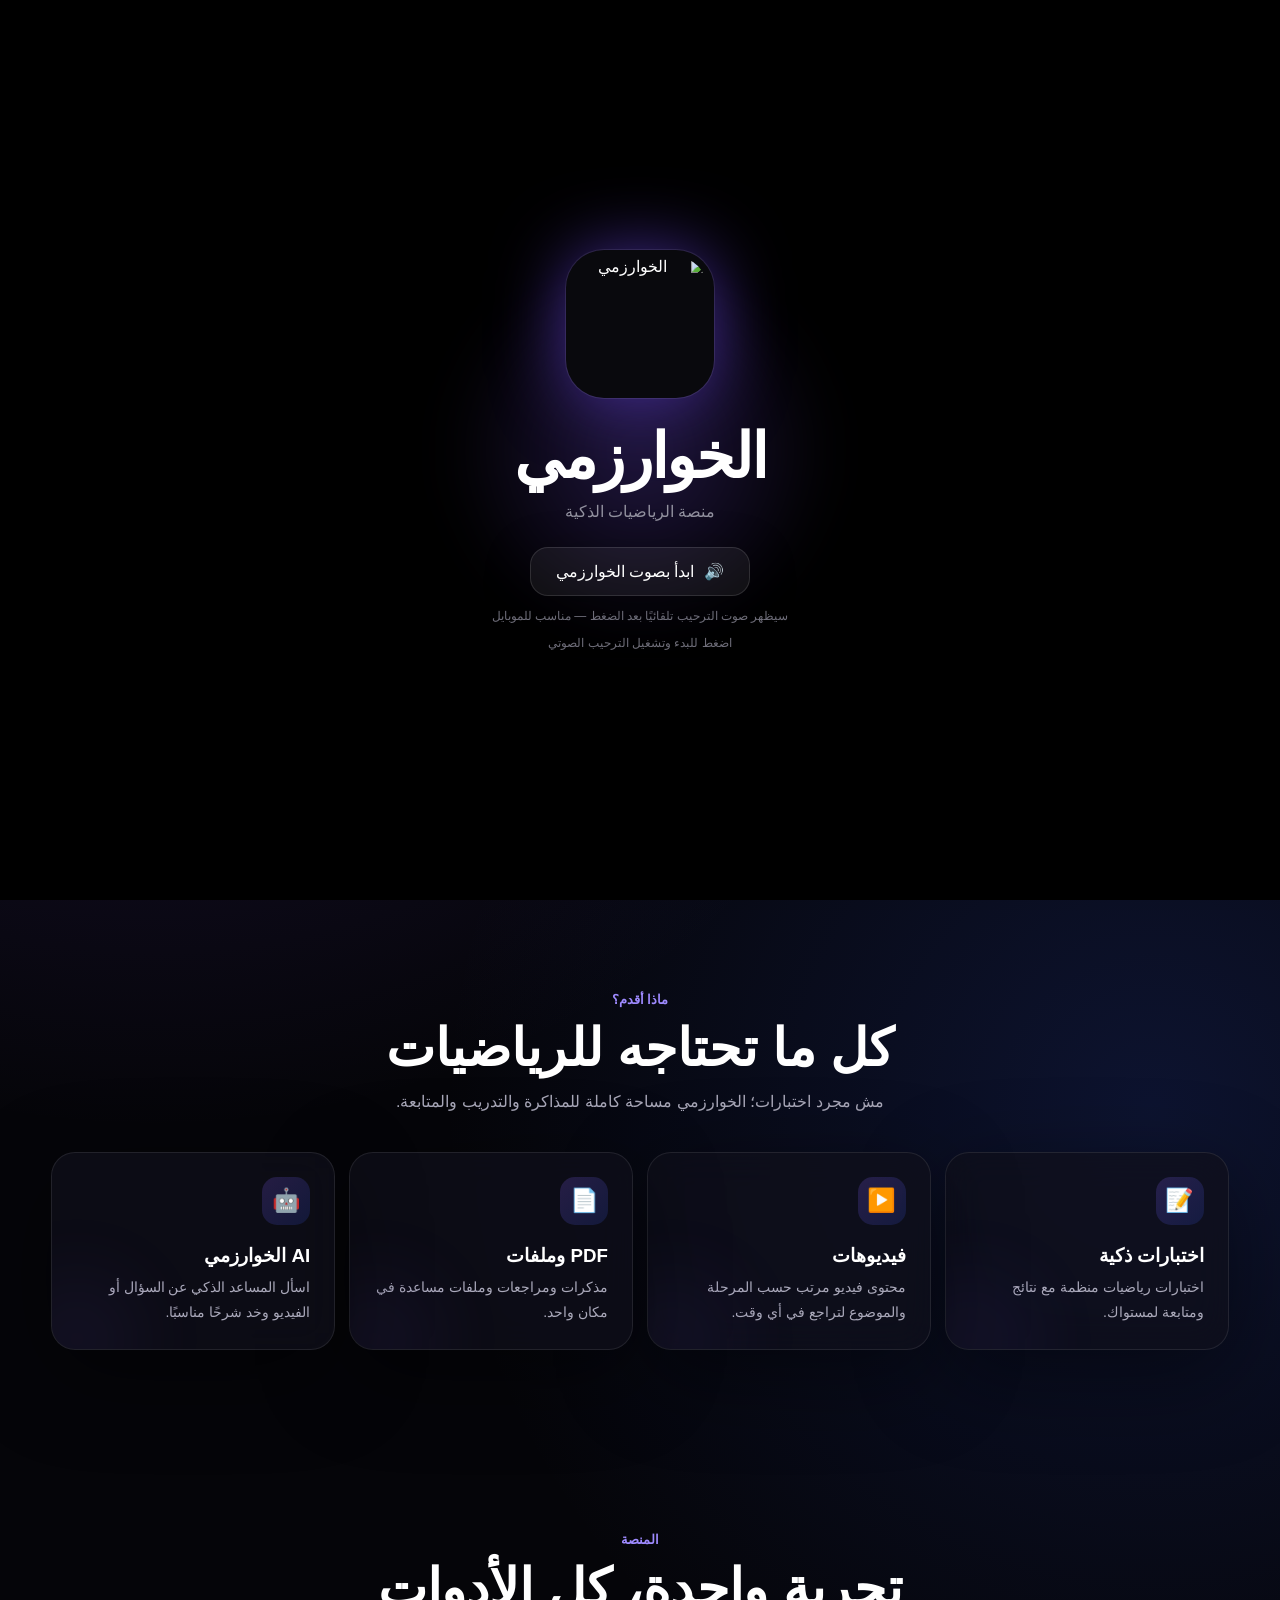
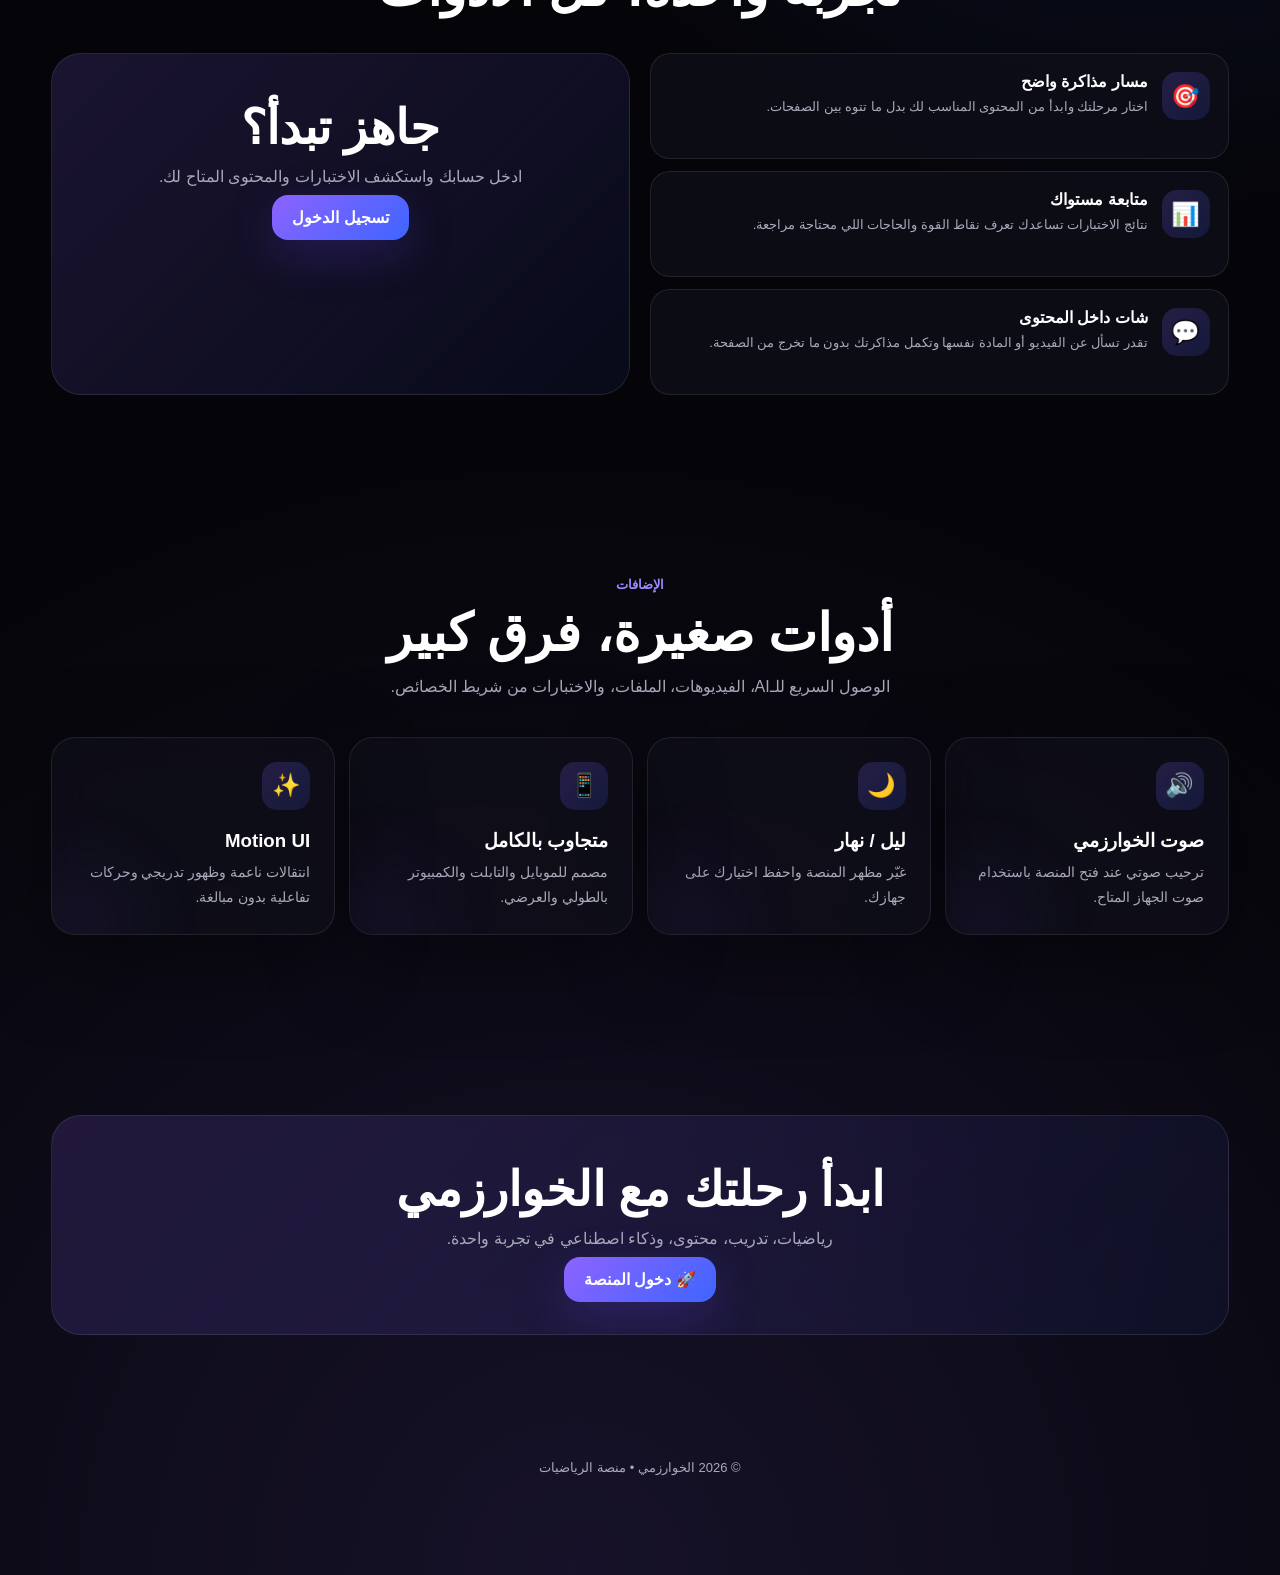
==== index.html @ 9843cc21 "Add files via upload" ====
<!DOCTYPE html>
<html lang="ar" dir="rtl">
<head>
<meta charset="UTF-8">
<meta name="viewport" content="width=device-width,initial-scale=1.0,viewport-fit=cover">
<meta name="theme-color" content="#050509">
<title>الخوارزمي | منصة الرياضيات</title>
<style>
:root{--bg:#050509;--panel:rgba(16,16,27,.72);--panel2:rgba(255,255,255,.055);--text:#fff;--muted:#aaa9ba;--line:rgba(255,255,255,.09);--p:#8d63ff;--b:#3f65ff;--good:#7ef0c1;--shadow:0 25px 90px rgba(0,0,0,.45)}
:root.light{--bg:#f5f6fb;--panel:rgba(255,255,255,.78);--panel2:rgba(20,20,40,.055);--text:#11121a;--muted:#686b7a;--line:rgba(20,20,40,.10);--p:#6944e8;--b:#3154df;--shadow:0 25px 70px rgba(43,43,85,.14)}
*{box-sizing:border-box;margin:0;padding:0}html{scroll-behavior:smooth}body{font-family:Arial,Tahoma,sans-serif;background:var(--bg);color:var(--text);overflow-x:hidden;transition:.35s;background-image:radial-gradient(circle at 12% 8%,rgba(116,72,232,.22),transparent 28%),radial-gradient(circle at 90% 35%,rgba(49,84,223,.18),transparent 30%),radial-gradient(circle at 45% 100%,rgba(142,104,255,.13),transparent 35%)}a{text-decoration:none;color:inherit}button,input{font:inherit}.wrap{width:min(1180px,92%);margin:auto}.bg-grid{position:fixed;inset:0;pointer-events:none;z-index:-3;opacity:.18;background-image:linear-gradient(rgba(255,255,255,.035) 1px,transparent 1px),linear-gradient(90deg,rgba(255,255,255,.035) 1px,transparent 1px);background-size:50px 50px;mask-image:linear-gradient(to bottom,#000,transparent 90%)}.orb{position:fixed;border-radius:50%;filter:blur(8px);pointer-events:none;z-index:-2;opacity:.22;animation:float 10s ease-in-out infinite}.o1{width:130px;height:130px;background:#7547f1;right:4%;top:25%}.o2{width:80px;height:80px;background:#3154df;left:5%;top:50%;animation-delay:2s}.o3{width:100px;height:100px;background:#a36cff;right:20%;bottom:5%;animation-delay:4s}@keyframes float{50%{transform:translate(20px,-35px) scale(1.08)}}
/* INTRO */
#intro{position:fixed;inset:0;z-index:9999;background:#000;display:grid;place-items:center;overflow:hidden;transition:opacity .8s,visibility .8s}.intro-hide{opacity:0;visibility:hidden}.intro-glow{position:absolute;width:420px;height:420px;border-radius:50%;background:radial-gradient(circle,rgba(130,90,255,.25),transparent 65%);filter:blur(25px);animation:pulse 2.8s infinite}.intro-box{text-align:center;position:relative;padding:30px}.intro-logo{width:148px;height:148px;margin:auto;border-radius:38px;display:block;object-fit:cover;background:#09090d;padding:7px;box-shadow:0 0 70px rgba(117,76,255,.55),0 0 0 1px rgba(255,255,255,.1);animation:logoIn 1.25s cubic-bezier(.16,1,.3,1), logoFloat 3.5s ease-in-out 1.25s infinite}.intro-title{font-size:clamp(32px,8vw,62px);font-weight:950;margin-top:22px;letter-spacing:-2px}.intro-sub{color:#92919f;margin:9px 0 26px}.voice-btn{border:1px solid rgba(255,255,255,.12);background:rgba(255,255,255,.06);color:#fff;padding:14px 25px;border-radius:18px;cursor:pointer;display:inline-flex;align-items:center;gap:10px;box-shadow:0 12px 45px rgba(0,0,0,.35);transition:.25s}.voice-btn:hover{transform:translateY(-3px);border-color:rgba(141,99,255,.6);box-shadow:0 18px 60px rgba(99,63,230,.25)}.voice-note{font-size:12px;color:#6e6d79;margin-top:13px}@keyframes pulse{50%{transform:scale(1.32);opacity:.8}}@keyframes logoFloat{0%,100%{transform:translateY(0) rotate(0)}50%{transform:translateY(-10px) rotate(1.5deg)}}@keyframes logoIn{from{transform:scale(.4) rotate(-18deg);opacity:0}to{transform:scale(1) rotate(0);opacity:1}}
/* HEADER */
header{position:fixed;top:0;right:0;left:0;height:72px;z-index:900;background:color-mix(in srgb,var(--bg) 72%,transparent);backdrop-filter:blur(22px);border-bottom:1px solid var(--line)}.nav{height:72px;display:flex;align-items:center;justify-content:space-between;gap:20px}.brand{display:flex;align-items:center;gap:10px;font-weight:950}.brand-mark{width:42px;height:42px;border-radius:14px;display:grid;place-items:center;background:linear-gradient(135deg,var(--p),var(--b));box-shadow:0 8px 30px rgba(105,68,232,.35)}.brand small{display:block;color:var(--muted);font-size:10px;font-weight:500;margin-top:3px}.nav-links{display:flex;gap:5px;align-items:center}.nav-link,.theme{border:0;background:transparent;color:var(--muted);padding:11px 13px;border-radius:12px;cursor:pointer}.nav-link:hover,.theme:hover{background:var(--panel2);color:var(--text)}.login{background:linear-gradient(135deg,var(--p),var(--b));color:#fff!important;font-weight:800}.hamb{display:none;border:1px solid var(--line);background:var(--panel);color:var(--text);width:43px;height:43px;border-radius:14px}
/* HERO */
main{padding-top:72px}.hero{min-height:calc(100svh - 72px);display:grid;align-items:center;padding:60px 0 45px}.hero-grid{display:grid;grid-template-columns:1.15fr .85fr;gap:60px;align-items:center}.eyebrow{display:inline-flex;gap:8px;align-items:center;border:1px solid rgba(141,99,255,.28);background:rgba(141,99,255,.08);padding:8px 12px;border-radius:999px;color:#cfc4ff;font-size:13px}.dot{width:7px;height:7px;border-radius:50%;background:#7ef0c1;box-shadow:0 0 15px #7ef0c1}.hero h1{font-size:clamp(42px,6vw,82px);line-height:1.03;letter-spacing:-4px;margin:20px 0 18px;font-weight:950}.gradient{background:linear-gradient(90deg,var(--text),#9b7cff,var(--b));-webkit-background-clip:text;background-clip:text;color:transparent}.hero p{max-width:650px;color:var(--muted);font-size:18px;line-height:1.9}.actions{display:flex;flex-wrap:wrap;gap:12px;margin-top:28px}.primary,.secondary{border:0;padding:14px 20px;border-radius:16px;cursor:pointer;font-weight:800;transition:.25s}.primary{background:linear-gradient(135deg,var(--p),var(--b));color:#fff;box-shadow:0 15px 45px rgba(99,63,230,.25)}.secondary{background:var(--panel);border:1px solid var(--line);color:var(--text)}.primary:hover,.secondary:hover{transform:translateY(-4px)}.search{margin-top:28px;display:flex;max-width:650px;padding:7px;background:var(--panel);border:1px solid var(--line);border-radius:19px;box-shadow:var(--shadow);backdrop-filter:blur(18px)}.search input{flex:1;min-width:0;border:0;outline:0;background:transparent;color:var(--text);padding:10px 14px}.search button{border:0;background:linear-gradient(135deg,var(--p),var(--b));color:#fff;border-radius:14px;padding:11px 17px;cursor:pointer}.hero-art{position:relative;min-height:480px;display:grid;place-items:center}.halo{position:absolute;width:min(430px,82vw);height:min(430px,82vw);border-radius:50%;border:1px solid rgba(141,99,255,.25);box-shadow:inset 0 0 80px rgba(112,76,232,.10),0 0 80px rgba(79,79,255,.12);animation:spin 20s linear infinite}.halo:before,.halo:after{content:"";position:absolute;border-radius:50%;border:1px solid rgba(255,255,255,.08);inset:30px;animation:spin 14s linear reverse infinite}.halo:after{inset:75px;animation-duration:9s}.teacher{width:min(330px,68vw);aspect-ratio:1;border-radius:50%;object-fit:cover;position:relative;z-index:2;border:7px solid rgba(255,255,255,.08);box-shadow:0 0 80px rgba(116,72,232,.38);animation:teacherFloat 5s ease-in-out infinite}.teacher-card{position:absolute;z-index:4;bottom:25px;right:5%;background:var(--panel);border:1px solid var(--line);backdrop-filter:blur(20px);padding:15px 18px;border-radius:20px;box-shadow:var(--shadow);animation:cardIn 1s .3s both}.teacher-card b{display:block}.teacher-card span{font-size:12px;color:var(--muted)}@keyframes spin{to{transform:rotate(360deg)}}@keyframes teacherFloat{50%{transform:translateY(-12px) rotate(1deg)}}@keyframes cardIn{from{opacity:0;transform:translateY(20px)}to{opacity:1;transform:none}}
/* SECTIONS */
section{padding:90px 0;scroll-margin-top:80px}.section-head{text-align:center;max-width:720px;margin:0 auto 35px}.section-head span{color:#9e8aff;font-size:13px;font-weight:800}.section-head h2{font-size:clamp(30px,5vw,52px);margin:10px 0}.section-head p{color:var(--muted);line-height:1.8}.cards{display:grid;grid-template-columns:repeat(4,1fr);gap:14px}.card{background:var(--panel);border:1px solid var(--line);padding:24px;border-radius:24px;box-shadow:var(--shadow);backdrop-filter:blur(18px);transition:.3s;position:relative;overflow:hidden}.card:before{content:"";position:absolute;width:120px;height:120px;border-radius:50%;background:var(--p);filter:blur(45px);opacity:.08;left:-35px;bottom:-50px}.card:hover{transform:translateY(-8px);border-color:rgba(141,99,255,.32)}.icon{width:48px;height:48px;border-radius:15px;background:linear-gradient(135deg,rgba(141,99,255,.2),rgba(49,84,223,.18));display:grid;place-items:center;font-size:23px;margin-bottom:20px}.card h3{margin-bottom:8px}.card p{color:var(--muted);font-size:14px;line-height:1.8}.platform{display:grid;grid-template-columns:1fr 1fr;gap:20px}.feature-list{display:grid;gap:12px}.feature{display:flex;gap:14px;align-items:flex-start;background:var(--panel);border:1px solid var(--line);border-radius:20px;padding:18px}.feature strong{display:block;margin-bottom:5px}.feature span{color:var(--muted);font-size:13px;line-height:1.7}.cta{border:1px solid var(--line);background:linear-gradient(135deg,rgba(141,99,255,.16),rgba(49,84,223,.08));border-radius:30px;padding:45px;text-align:center;overflow:hidden;position:relative}.cta h2{font-size:clamp(28px,5vw,48px);margin-bottom:12px}.cta p{color:var(--muted);margin-bottom:22px}.footer{padding:35px 0 100px;color:var(--muted);text-align:center;font-size:13px}
/* PROPERTY SHEET */
.sheet{position:fixed;inset:0;z-index:5000;background:rgba(0,0,0,.58);backdrop-filter:blur(12px);display:flex;align-items:flex-end;opacity:0;visibility:hidden;transition:.35s}.sheet.open{opacity:1;visibility:visible}.sheet-panel{width:100%;max-height:82svh;background:var(--bg);border:1px solid var(--line);border-bottom:0;border-radius:30px 30px 0 0;padding:22px;transform:translateY(100%);transition:.45s cubic-bezier(.2,.9,.2,1);box-shadow:0 -30px 100px rgba(0,0,0,.45)}.sheet.open .sheet-panel{transform:none}.grab{width:48px;height:5px;background:var(--line);border-radius:99px;margin:0 auto 18px}.sheet-top{display:flex;justify-content:space-between;align-items:center}.close{border:1px solid var(--line);background:var(--panel);color:var(--text);width:40px;height:40px;border-radius:13px;cursor:pointer}.sheet-grid{display:grid;grid-template-columns:repeat(5,1fr);gap:12px;margin-top:18px}.sheet-item{border:1px solid var(--line);background:var(--panel);border-radius:20px;padding:18px;text-align:center;cursor:pointer;transition:.25s}.sheet-item:hover{transform:translateY(-5px);border-color:rgba(141,99,255,.4)}.sheet-item b{display:block;margin-top:9px}.sheet-item span{font-size:11px;color:var(--muted)}
/* BOTTOM NAV */
.bottom{display:none;position:fixed;z-index:1500;bottom:10px;left:10px;right:10px;background:rgba(12,12,20,.84);border:1px solid rgba(255,255,255,.1);backdrop-filter:blur(22px);border-radius:23px;padding:8px;grid-template-columns:repeat(5,1fr);box-shadow:0 15px 55px rgba(0,0,0,.4)}.bottom button{border:0;background:transparent;color:#9695a4;padding:8px 2px;border-radius:15px;font-size:10px;cursor:pointer}.bottom button span{display:block;font-size:18px;margin-bottom:3px}.bottom button.active,.bottom button:hover{background:rgba(141,99,255,.14);color:#fff}.bottom .main{margin-top:-27px;width:58px;height:58px;border-radius:20px;background:linear-gradient(135deg,var(--p),var(--b));color:#fff;border:5px solid var(--bg);box-shadow:0 10px 35px rgba(105,68,232,.4)}
/* MOTION */
.reveal{opacity:0;transform:translateY(28px) scale(.98);transition:opacity .8s,transform .8s}.reveal.show{opacity:1;transform:none}
@media(max-width:900px){.hero-grid,.platform{grid-template-columns:1fr}.hero{text-align:center}.hero p,.search{margin-left:auto;margin-right:auto}.actions{justify-content:center}.hero-art{min-height:390px}.cards{grid-template-columns:repeat(2,1fr)}.nav-links{display:none}.hamb{display:block}.sheet-grid{grid-template-columns:repeat(3,1fr)}}
@media(max-width:620px){header{height:64px}.nav{height:64px}.brand-mark{width:38px;height:38px}.brand{font-size:14px}main{padding-top:64px}.hero{min-height:auto;padding:55px 0 25px}.hero h1{font-size:46px;letter-spacing:-2.5px}.hero p{font-size:15px}.search{margin-top:22px}.hero-art{min-height:330px}.teacher{width:235px}.teacher-card{bottom:0;right:0}.cards{grid-template-columns:1fr 1fr}.card{padding:18px;border-radius:19px}.card h3{font-size:15px}.card p{font-size:12px}.bottom{display:grid}.footer{padding-bottom:105px}.sheet-grid{grid-template-columns:repeat(2,1fr)}.sheet-panel{padding:18px}.cta{padding:30px 18px}section{padding:65px 0}}
@media(orientation:landscape) and (max-height:560px){.hero{padding:30px 0}.hero-grid{grid-template-columns:1fr 1fr}.hero-art{min-height:280px}.teacher{width:220px}.bottom{display:none}}

@media (max-width:700px){
  #intro{background:radial-gradient(circle at 50% 42%,#17112d 0%,#050507 38%,#000 78%);}
  #intro:before,#intro:after{content:"";position:absolute;inset:-30%;border:1px solid rgba(145,105,255,.10);border-radius:50%;animation:mobileOrbit 9s linear infinite;transform:rotate(18deg);}
  #intro:after{inset:-45%;animation-duration:14s;animation-direction:reverse;border-color:rgba(49,84,223,.08);}
  .intro-glow{width:330px;height:330px;filter:blur(35px);background:radial-gradient(circle,rgba(125,78,255,.38),rgba(49,84,223,.08) 42%,transparent 70%);animation:mobileGlow 4s ease-in-out infinite;}
  .intro-box{padding:22px 18px;width:100%;}
  .intro-logo{width:154px;height:154px;border-radius:44px;box-shadow:0 0 35px rgba(117,76,255,.45),0 0 100px rgba(117,76,255,.20),inset 0 0 0 1px rgba(255,255,255,.12);}
  .intro-title{font-size:44px;margin-top:24px;text-shadow:0 0 25px rgba(141,99,255,.35);}
  .intro-sub{font-size:14px;margin:8px 0 30px;}
  .voice-btn{width:min(92vw,340px);justify-content:center;padding:16px 20px;border-radius:20px;font-size:15px;background:linear-gradient(135deg,rgba(141,99,255,.22),rgba(49,84,223,.12));backdrop-filter:blur(18px);}
  .voice-btn:active{transform:scale(.96);}
  .voice-note{font-size:11px;}
  @keyframes mobileOrbit{to{transform:rotate(378deg)}}
  @keyframes mobileGlow{50%{transform:scale(1.16);opacity:.75}}
}

/* PERFORMANCE / LOW-END MOBILE */
@media (max-width:700px){
  body{background-image:radial-gradient(circle at 50% 0,rgba(116,72,232,.16),transparent 38%);}
  .bg-grid{opacity:.08;background-size:70px 70px;}
  .orb{filter:blur(5px);opacity:.14;animation-duration:18s;}
  .o2,.o3{display:none;}
  header,.search,.card,.feature,.teacher-card,.bottom,.sheet-panel{backdrop-filter:none;-webkit-backdrop-filter:none;}
  .card:before{filter:blur(25px);}
  .halo:before,.halo:after{display:none;}
  .halo{animation-duration:35s;box-shadow:0 0 35px rgba(79,79,255,.10);}
  .teacher{box-shadow:0 0 45px rgba(116,72,232,.25);animation-duration:8s;}
}
@media (max-width:700px) and (max-device-width:480px){
  .intro-glow{filter:blur(18px);animation:none;opacity:.8;}
  #intro:before,#intro:after{display:none;}
  .intro-logo{box-shadow:0 0 35px rgba(117,76,255,.35),inset 0 0 0 1px rgba(255,255,255,.1);animation:logoIn .7s ease-out;}
  .intro-title{text-shadow:none;}
}
@media (prefers-reduced-motion:reduce){
  *,*::before,*::after{animation-duration:.01ms!important;animation-iteration-count:1!important;transition-duration:.01ms!important;scroll-behavior:auto!important;}
}
.low-power .bg-grid,.low-power .orb{display:none;}
.low-power .halo{animation:none;box-shadow:0 0 28px rgba(79,79,255,.08);}
.low-power .teacher{animation:none;box-shadow:0 0 35px rgba(116,72,232,.20);}
.low-power .intro-glow{animation:none;filter:blur(12px);}
.low-power #intro:before,.low-power #intro:after{display:none;}
.low-power .card,.low-power .feature{box-shadow:0 8px 30px rgba(0,0,0,.18);}
</style>
</head>
<body>
<div id="intro" aria-label="مقدمة الخوارزمي">
  <div class="intro-glow"></div>
  <div class="intro-box">
    <img class="intro-logo" src="assets/teacher.png" alt="الخوارزمي">
    <div class="intro-title">الخوارزمي</div>
    <div class="intro-sub">منصة الرياضيات الذكية</div>
    <button class="voice-btn" id="startBtn"><span>🔊</span> ابدأ بصوت الخوارزمي</button>
    <div class="voice-note">سيظهر صوت الترحيب تلقائيًا بعد الضغط — مناسب للموبايل</div>
    <div class="voice-note">اضغط للبدء وتشغيل الترحيب الصوتي</div>
  </div>
</div>
<div class="bg-grid"></div><div class="orb o1"></div><div class="orb o2"></div><div class="orb o3"></div>
<header><div class="wrap nav">
  <a href="#home" class="brand"><span class="brand-mark">خ</span><span>الخوارزمي<small>منصة الرياضيات</small></span></a>
  <nav class="nav-links">
    <a class="nav-link" href="#home">الرئيسية</a><a class="nav-link" href="#what">ماذا أقدم؟</a><a class="nav-link" href="#platform">المنصة</a><a class="nav-link" href="#extras">الإضافات</a><button class="theme" id="themeBtn">☾</button><a class="nav-link login" href="auth.html">تسجيل الدخول</a>
  </nav>
  <button class="hamb" onclick="openSheet()">☰</button>
</div></header>
<main id="home">
<section class="hero"><div class="wrap hero-grid">
 <div class="reveal">
  <span class="eyebrow"><i class="dot"></i> جاهز تتعلم الرياضيات بطريقة مختلفة؟</span>
  <h1>الخوارزمي<br><span class="gradient">يخلّي الرياضيات أبسط.</span></h1>
  <p>منصة رياضيات متكاملة تجمع الاختبارات، الفيديوهات، ملفات PDF، المراجعة، والمساعد الذكي في تجربة واحدة سريعة وفخمة.</p>
  <div class="search"><input id="searchInput" placeholder="ابحث عن درس، فيديو، اختبار أو موضوع رياضيات..."/><button onclick="searchNow()">بحث</button></div>
  <div class="actions"><a class="primary" href="auth.html">🚀 ابدأ الآن</a><a class="secondary" href="#what">اكتشف ماذا أقدم</a></div>
 </div>
 <div class="hero-art reveal"><div class="halo"></div><img class="teacher" src="assets/teacher.png" alt="مدرس الخوارزمي"><div class="teacher-card"><b>الأستاذ أمير طلعت</b><span>صوت الخوارزمي • معك خطوة بخطوة</span></div></div>
</div></section>
<section id="what"><div class="wrap"><div class="section-head reveal"><span>ماذا أقدم؟</span><h2>كل ما تحتاجه للرياضيات</h2><p>مش مجرد اختبارات؛ الخوارزمي مساحة كاملة للمذاكرة والتدريب والمتابعة.</p></div><div class="cards">
 <article class="card reveal"><div class="icon">📝</div><h3>اختبارات ذكية</h3><p>اختبارات رياضيات منظمة مع نتائج ومتابعة لمستواك.</p></article>
 <article class="card reveal"><div class="icon">▶️</div><h3>فيديوهات</h3><p>محتوى فيديو مرتب حسب المرحلة والموضوع لتراجع في أي وقت.</p></article>
 <article class="card reveal"><div class="icon">📄</div><h3>PDF وملفات</h3><p>مذكرات ومراجعات وملفات مساعدة في مكان واحد.</p></article>
 <article class="card reveal"><div class="icon">🤖</div><h3>AI الخوارزمي</h3><p>اسأل المساعد الذكي عن السؤال أو الفيديو وخد شرحًا مناسبًا.</p></article>
</div></div></section>
<section id="platform"><div class="wrap"><div class="section-head reveal"><span>المنصة</span><h2>تجربة واحدة، كل الأدوات</h2></div><div class="platform"><div class="feature-list">
 <div class="feature reveal"><div class="icon">🎯</div><div><strong>مسار مذاكرة واضح</strong><span>اختار مرحلتك وابدأ من المحتوى المناسب لك بدل ما تتوه بين الصفحات.</span></div></div>
 <div class="feature reveal"><div class="icon">📊</div><div><strong>متابعة مستواك</strong><span>نتائج الاختبارات تساعدك تعرف نقاط القوة والحاجات اللي محتاجة مراجعة.</span></div></div>
 <div class="feature reveal"><div class="icon">💬</div><div><strong>شات داخل المحتوى</strong><span>تقدر تسأل عن الفيديو أو المادة نفسها وتكمل مذاكرتك بدون ما تخرج من الصفحة.</span></div></div>
</div><div class="cta reveal"><h2>جاهز تبدأ؟</h2><p>ادخل حسابك واستكشف الاختبارات والمحتوى المتاح لك.</p><a class="primary" href="auth.html">تسجيل الدخول</a></div></div></div></section>
<section id="extras"><div class="wrap"><div class="section-head reveal"><span>الإضافات</span><h2>أدوات صغيرة، فرق كبير</h2><p>الوصول السريع للـAI، الفيديوهات، الملفات، والاختبارات من شريط الخصائص.</p></div><div class="cards"><article class="card reveal"><div class="icon">🔊</div><h3>صوت الخوارزمي</h3><p>ترحيب صوتي عند فتح المنصة باستخدام صوت الجهاز المتاح.</p></article><article class="card reveal"><div class="icon">🌙</div><h3>ليل / نهار</h3><p>غيّر مظهر المنصة واحفظ اختيارك على جهازك.</p></article><article class="card reveal"><div class="icon">📱</div><h3>متجاوب بالكامل</h3><p>مصمم للموبايل والتابلت والكمبيوتر بالطولي والعرضي.</p></article><article class="card reveal"><div class="icon">✨</div><h3>Motion UI</h3><p>انتقالات ناعمة وظهور تدريجي وحركات تفاعلية بدون مبالغة.</p></article></div></div></section>
<section><div class="wrap"><div class="cta reveal"><h2>ابدأ رحلتك مع الخوارزمي</h2><p>رياضيات، تدريب، محتوى، وذكاء اصطناعي في تجربة واحدة.</p><a class="primary" href="auth.html">🚀 دخول المنصة</a></div></div></section>
</main>
<footer class="footer">© 2026 الخوارزمي • منصة الرياضيات</footer>
<div class="bottom"><button onclick="location.href='#home'"><span>⌂</span>الرئيسية</button><button onclick="location.href='#what'"><span>📚</span>المحتوى</button><button class="main" onclick="openSheet()"><span>✦</span>الخصائص</button><button onclick="location.href='#extras'"><span>✨</span>الإضافات</button><button onclick="location.href='auth.html'"><span>↪</span>دخول</button></div>
<div class="sheet" id="sheet" onclick="if(event.target===this)closeSheet()"><div class="sheet-panel"><div class="grab"></div><div class="sheet-top"><div><b>خصائص الخوارزمي</b><div style="color:var(--muted);font-size:12px;margin-top:4px">كل الأدوات في مكان واحد</div></div><button class="close" onclick="closeSheet()">×</button></div><div class="sheet-grid">
 <div class="sheet-item" onclick="location.href='#what'"><span style="font-size:25px">📚</span><b>المحتوى</b><span>دروس ومراجعات</span></div>
 <div class="sheet-item" onclick="alert('قسم الفيديوهات جاهز للربط مع محتوى Supabase من لوحة التحكم.')"><span style="font-size:25px">▶️</span><b>الفيديوهات</b><span>شرح ومراجعة</span></div>
 <div class="sheet-item" onclick="alert('قسم ملفات PDF جاهز للربط مع ملفات المنصة.')"><span style="font-size:25px">📄</span><b>PDF</b><span>مذكرات وملفات</span></div>
 <div class="sheet-item" onclick="location.href='tests.html'"><span style="font-size:25px">📝</span><b>الاختبارات</b><span>اختبر نفسك</span></div>
 <div class="sheet-item" onclick="location.href='ai.html'"><span style="font-size:25px">🤖</span><b>AI</b><span>اسأل الخوارزمي</span></div>
 <div class="sheet-item" onclick="location.href='#platform'"><span style="font-size:25px">🏫</span><b>عن المنصة</b><span>الخوارزمي</span></div>
 <div class="sheet-item" onclick="location.href='auth.html'"><span style="font-size:25px">🔐</span><b>تسجيل الدخول</b><span>حسابك</span></div>
 <div class="sheet-item" onclick="toggleTheme()"><span style="font-size:25px">🌓</span><b>ليل / نهار</b><span>تغيير المظهر</span></div>
</div></div></div>
<script>
(function(){
'use strict';
const root=document.documentElement, body=document.body, intro=document.getElementById('intro'), startBtn=document.getElementById('startBtn');
const isMobile=matchMedia('(max-width:700px)').matches;
const reduced=matchMedia('(prefers-reduced-motion: reduce)').matches;
const lowPower=isMobile && (navigator.hardwareConcurrency&&navigator.hardwareConcurrency<=4 || navigator.deviceMemory&&navigator.deviceMemory<=4);
if(reduced||lowPower) root.classList.add('low-power');
body.style.overflow='hidden';

const welcomeAudio=new Audio('assets/audio/alkhwarizmi-welcome.wav');
welcomeAudio.preload='none'; welcomeAudio.playsInline=true;
let started=false;
startBtn.addEventListener('click',function(){
 if(started)return; started=true;
 welcomeAudio.currentTime=0;
 const play=welcomeAudio.play(); if(play)play.catch(()=>{});
 startBtn.innerHTML='<span>✓</span> تم تشغيل صوت الخوارزمي';
 setTimeout(function(){intro.classList.add('intro-hide');body.style.overflow='auto';},reduced?250:650);
},{passive:true});

const saved=localStorage.getItem('alk-theme');
if(saved==='light')root.classList.add('light');
function syncTheme(){const b=document.getElementById('themeBtn');if(b)b.textContent=root.classList.contains('light')?'☀':'☾';}
function toggleTheme(){root.classList.toggle('light');localStorage.setItem('alk-theme',root.classList.contains('light')?'light':'dark');syncTheme();}
window.toggleTheme=toggleTheme; document.getElementById('themeBtn').onclick=toggleTheme; syncTheme();
function openSheet(){document.getElementById('sheet').classList.add('open');body.style.overflow='hidden'}
function closeSheet(){document.getElementById('sheet').classList.remove('open');body.style.overflow='auto'}
window.openSheet=openSheet;window.closeSheet=closeSheet;
function searchNow(){const q=document.getElementById('searchInput').value.trim();if(!q){document.getElementById('searchInput').focus();return}location.href='tests.html?search='+encodeURIComponent(q)}
window.searchNow=searchNow;
document.getElementById('searchInput').addEventListener('keydown',e=>{if(e.key==='Enter')searchNow()},{passive:true});

if(!reduced){
 const io=new IntersectionObserver(entries=>{for(const e of entries)if(e.isIntersecting){e.target.classList.add('show');io.unobserve(e.target)}},{threshold:.08,rootMargin:'0px 0px -40px'});
 document.querySelectorAll('.reveal').forEach((el,i)=>{if(!lowPower)el.style.transitionDelay=(Math.min(i%4,3)*55)+'ms';io.observe(el)});
}else document.querySelectorAll('.reveal').forEach(el=>el.classList.add('show'));

window.addEventListener('keydown',e=>{if(e.key==='Escape')closeSheet()},{passive:true});
})();
</script>
</body>
</html>
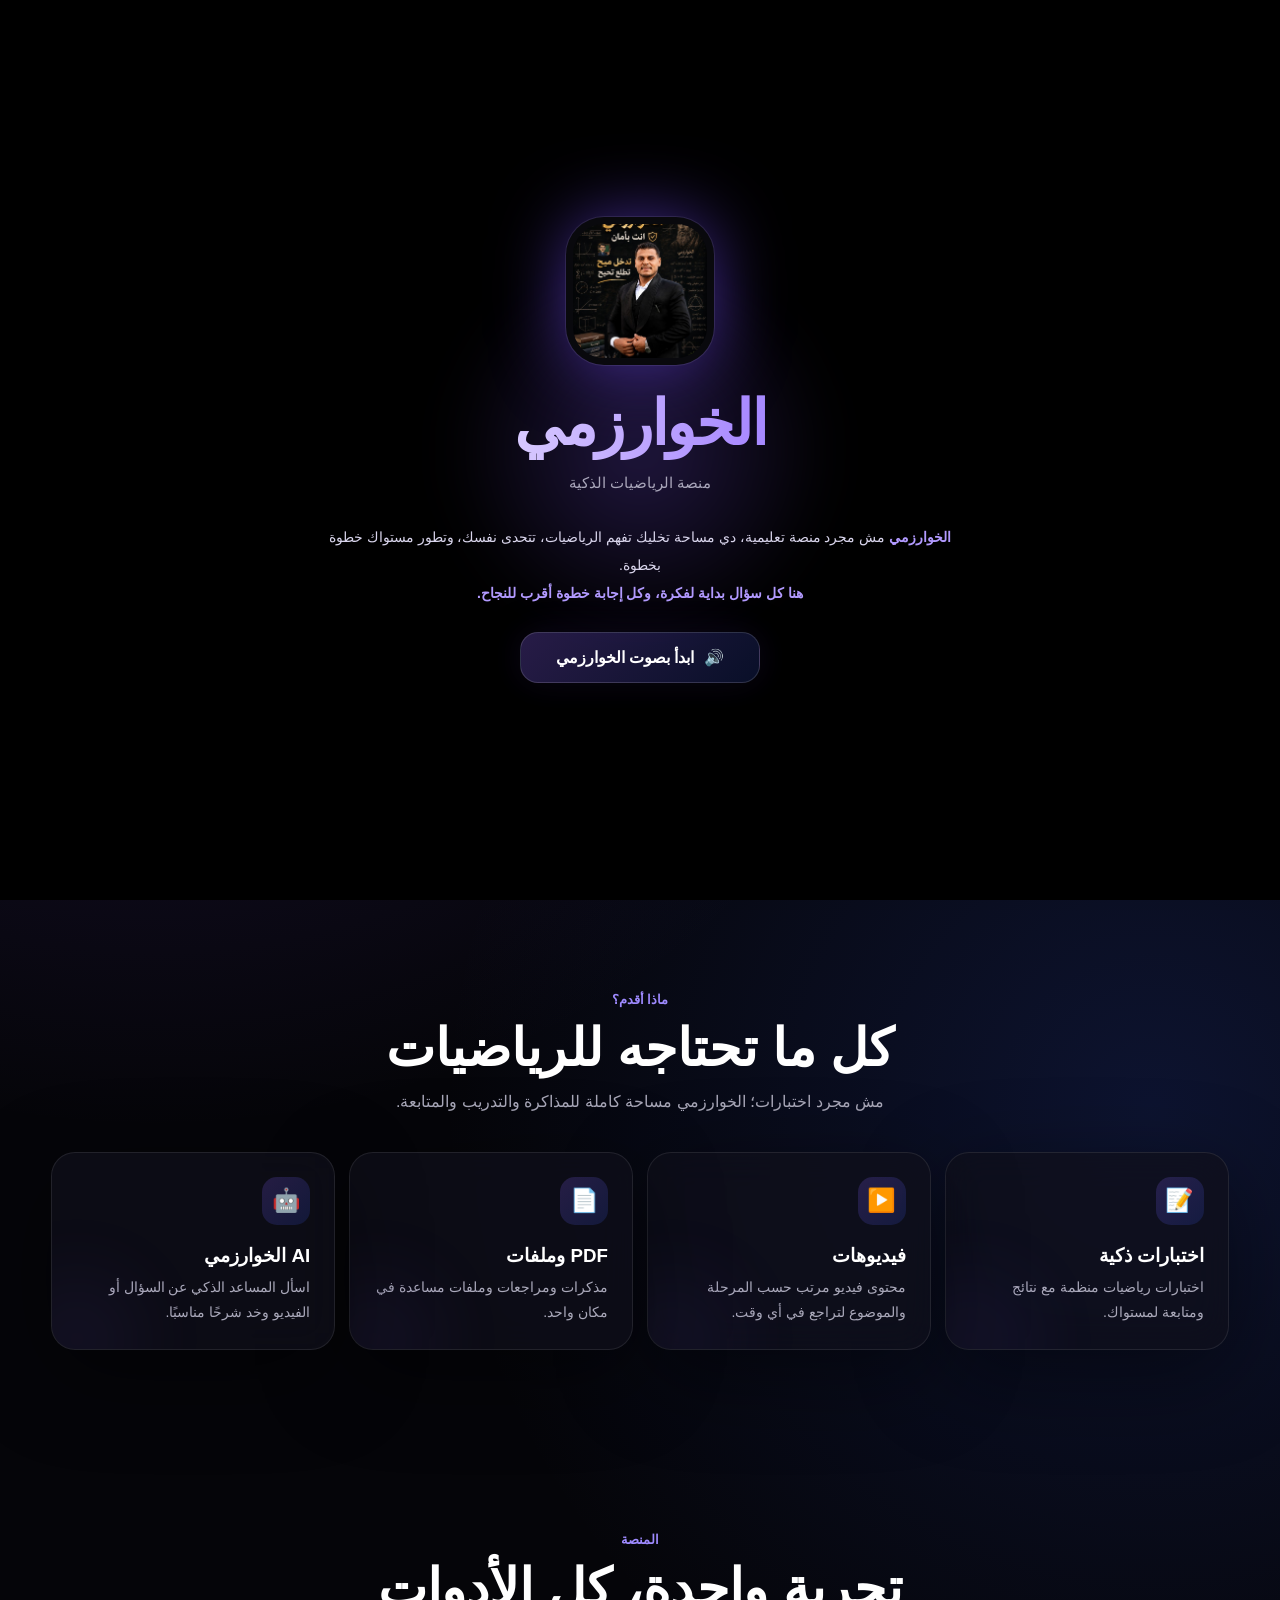
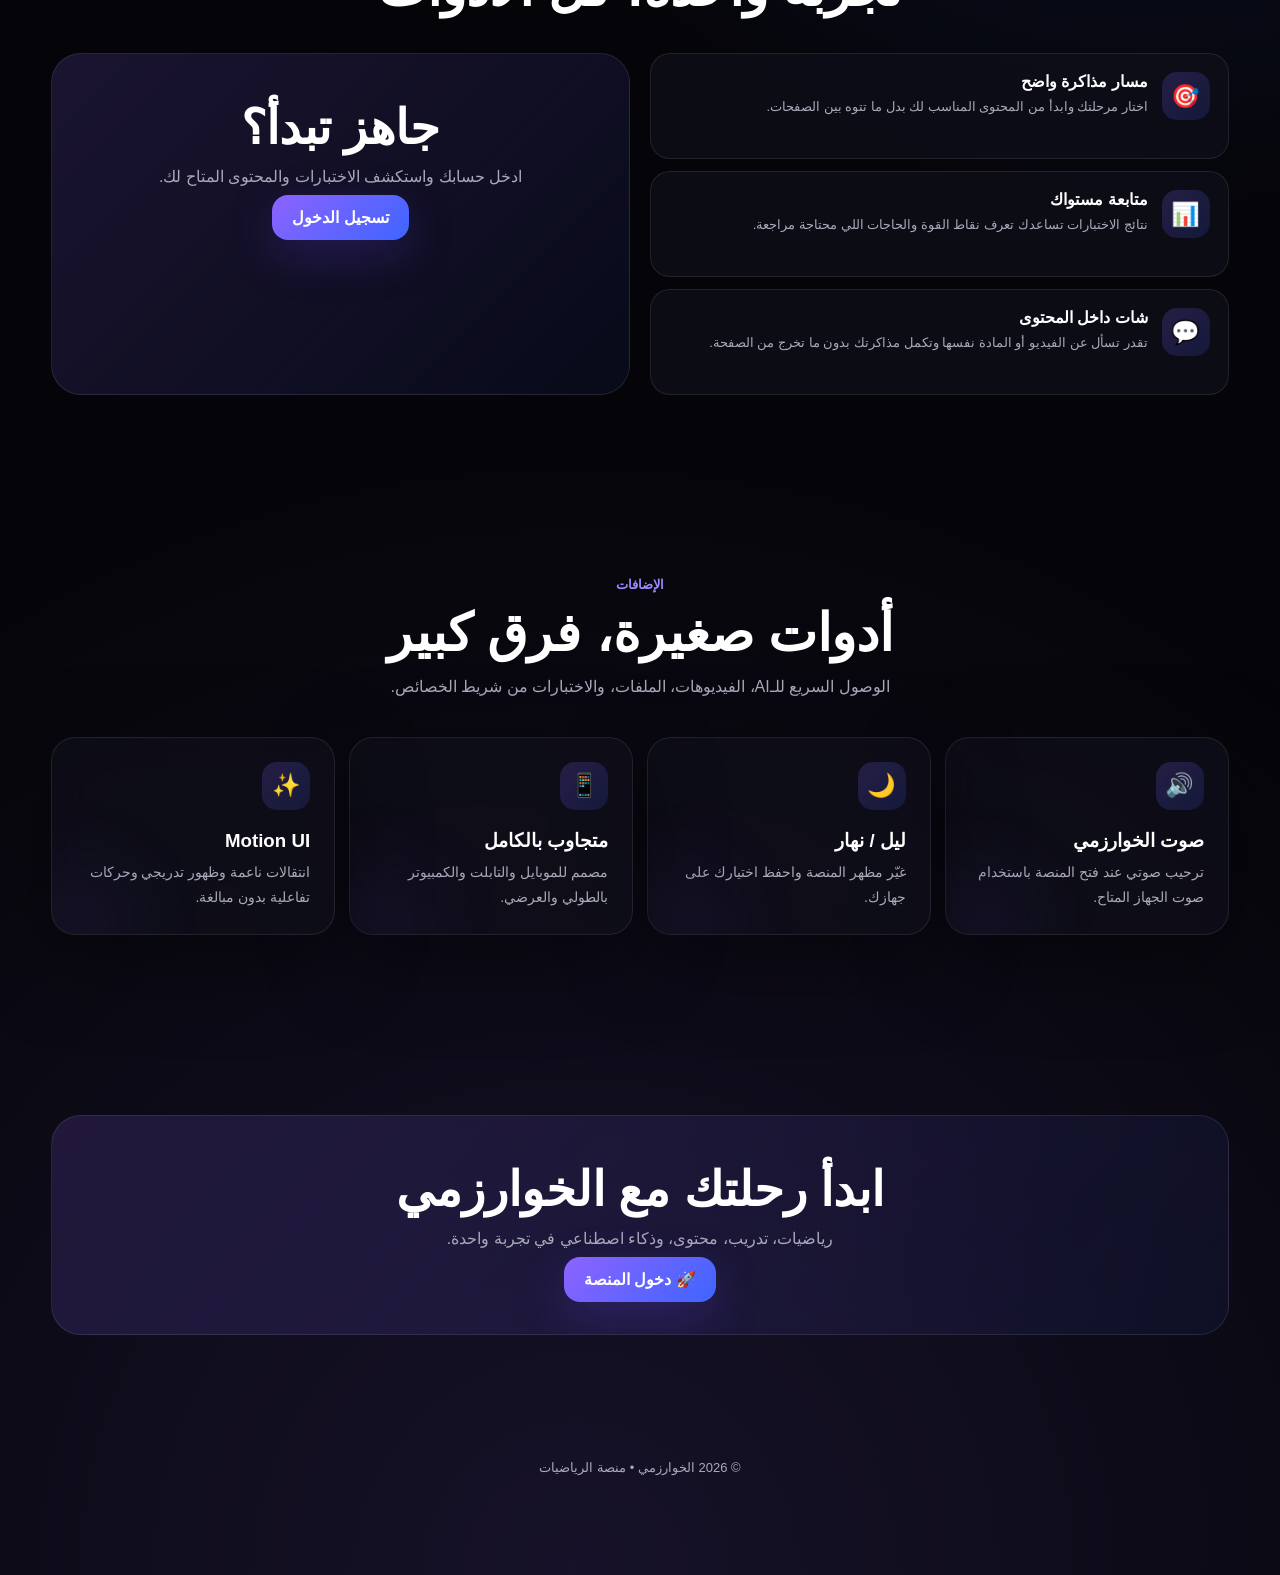
==== commit 6efe31dd: "Update fmt.Println message from 'Hello' to 'Goodbye'" ====
--- a/index.html
+++ b/index.html
@@ -1,174 +1,3463 @@
 <!DOCTYPE html>
 <html lang="ar" dir="rtl">
+
 <head>
+
 <meta charset="UTF-8">
-<meta name="viewport" content="width=device-width,initial-scale=1.0,viewport-fit=cover">
+
+<meta
+    name="viewport"
+    content="width=device-width,initial-scale=1.0,viewport-fit=cover"
+>
+
 <meta name="theme-color" content="#050509">
+
 <title>الخوارزمي | منصة الرياضيات</title>
+
 <style>
-:root{--bg:#050509;--panel:rgba(16,16,27,.72);--panel2:rgba(255,255,255,.055);--text:#fff;--muted:#aaa9ba;--line:rgba(255,255,255,.09);--p:#8d63ff;--b:#3f65ff;--good:#7ef0c1;--shadow:0 25px 90px rgba(0,0,0,.45)}
-:root.light{--bg:#f5f6fb;--panel:rgba(255,255,255,.78);--panel2:rgba(20,20,40,.055);--text:#11121a;--muted:#686b7a;--line:rgba(20,20,40,.10);--p:#6944e8;--b:#3154df;--shadow:0 25px 70px rgba(43,43,85,.14)}
-*{box-sizing:border-box;margin:0;padding:0}html{scroll-behavior:smooth}body{font-family:Arial,Tahoma,sans-serif;background:var(--bg);color:var(--text);overflow-x:hidden;transition:.35s;background-image:radial-gradient(circle at 12% 8%,rgba(116,72,232,.22),transparent 28%),radial-gradient(circle at 90% 35%,rgba(49,84,223,.18),transparent 30%),radial-gradient(circle at 45% 100%,rgba(142,104,255,.13),transparent 35%)}a{text-decoration:none;color:inherit}button,input{font:inherit}.wrap{width:min(1180px,92%);margin:auto}.bg-grid{position:fixed;inset:0;pointer-events:none;z-index:-3;opacity:.18;background-image:linear-gradient(rgba(255,255,255,.035) 1px,transparent 1px),linear-gradient(90deg,rgba(255,255,255,.035) 1px,transparent 1px);background-size:50px 50px;mask-image:linear-gradient(to bottom,#000,transparent 90%)}.orb{position:fixed;border-radius:50%;filter:blur(8px);pointer-events:none;z-index:-2;opacity:.22;animation:float 10s ease-in-out infinite}.o1{width:130px;height:130px;background:#7547f1;right:4%;top:25%}.o2{width:80px;height:80px;background:#3154df;left:5%;top:50%;animation-delay:2s}.o3{width:100px;height:100px;background:#a36cff;right:20%;bottom:5%;animation-delay:4s}@keyframes float{50%{transform:translate(20px,-35px) scale(1.08)}}
-/* INTRO */
-#intro{position:fixed;inset:0;z-index:9999;background:#000;display:grid;place-items:center;overflow:hidden;transition:opacity .8s,visibility .8s}.intro-hide{opacity:0;visibility:hidden}.intro-glow{position:absolute;width:420px;height:420px;border-radius:50%;background:radial-gradient(circle,rgba(130,90,255,.25),transparent 65%);filter:blur(25px);animation:pulse 2.8s infinite}.intro-box{text-align:center;position:relative;padding:30px}.intro-logo{width:148px;height:148px;margin:auto;border-radius:38px;display:block;object-fit:cover;background:#09090d;padding:7px;box-shadow:0 0 70px rgba(117,76,255,.55),0 0 0 1px rgba(255,255,255,.1);animation:logoIn 1.25s cubic-bezier(.16,1,.3,1), logoFloat 3.5s ease-in-out 1.25s infinite}.intro-title{font-size:clamp(32px,8vw,62px);font-weight:950;margin-top:22px;letter-spacing:-2px}.intro-sub{color:#92919f;margin:9px 0 26px}.voice-btn{border:1px solid rgba(255,255,255,.12);background:rgba(255,255,255,.06);color:#fff;padding:14px 25px;border-radius:18px;cursor:pointer;display:inline-flex;align-items:center;gap:10px;box-shadow:0 12px 45px rgba(0,0,0,.35);transition:.25s}.voice-btn:hover{transform:translateY(-3px);border-color:rgba(141,99,255,.6);box-shadow:0 18px 60px rgba(99,63,230,.25)}.voice-note{font-size:12px;color:#6e6d79;margin-top:13px}@keyframes pulse{50%{transform:scale(1.32);opacity:.8}}@keyframes logoFloat{0%,100%{transform:translateY(0) rotate(0)}50%{transform:translateY(-10px) rotate(1.5deg)}}@keyframes logoIn{from{transform:scale(.4) rotate(-18deg);opacity:0}to{transform:scale(1) rotate(0);opacity:1}}
-/* HEADER */
-header{position:fixed;top:0;right:0;left:0;height:72px;z-index:900;background:color-mix(in srgb,var(--bg) 72%,transparent);backdrop-filter:blur(22px);border-bottom:1px solid var(--line)}.nav{height:72px;display:flex;align-items:center;justify-content:space-between;gap:20px}.brand{display:flex;align-items:center;gap:10px;font-weight:950}.brand-mark{width:42px;height:42px;border-radius:14px;display:grid;place-items:center;background:linear-gradient(135deg,var(--p),var(--b));box-shadow:0 8px 30px rgba(105,68,232,.35)}.brand small{display:block;color:var(--muted);font-size:10px;font-weight:500;margin-top:3px}.nav-links{display:flex;gap:5px;align-items:center}.nav-link,.theme{border:0;background:transparent;color:var(--muted);padding:11px 13px;border-radius:12px;cursor:pointer}.nav-link:hover,.theme:hover{background:var(--panel2);color:var(--text)}.login{background:linear-gradient(135deg,var(--p),var(--b));color:#fff!important;font-weight:800}.hamb{display:none;border:1px solid var(--line);background:var(--panel);color:var(--text);width:43px;height:43px;border-radius:14px}
-/* HERO */
-main{padding-top:72px}.hero{min-height:calc(100svh - 72px);display:grid;align-items:center;padding:60px 0 45px}.hero-grid{display:grid;grid-template-columns:1.15fr .85fr;gap:60px;align-items:center}.eyebrow{display:inline-flex;gap:8px;align-items:center;border:1px solid rgba(141,99,255,.28);background:rgba(141,99,255,.08);padding:8px 12px;border-radius:999px;color:#cfc4ff;font-size:13px}.dot{width:7px;height:7px;border-radius:50%;background:#7ef0c1;box-shadow:0 0 15px #7ef0c1}.hero h1{font-size:clamp(42px,6vw,82px);line-height:1.03;letter-spacing:-4px;margin:20px 0 18px;font-weight:950}.gradient{background:linear-gradient(90deg,var(--text),#9b7cff,var(--b));-webkit-background-clip:text;background-clip:text;color:transparent}.hero p{max-width:650px;color:var(--muted);font-size:18px;line-height:1.9}.actions{display:flex;flex-wrap:wrap;gap:12px;margin-top:28px}.primary,.secondary{border:0;padding:14px 20px;border-radius:16px;cursor:pointer;font-weight:800;transition:.25s}.primary{background:linear-gradient(135deg,var(--p),var(--b));color:#fff;box-shadow:0 15px 45px rgba(99,63,230,.25)}.secondary{background:var(--panel);border:1px solid var(--line);color:var(--text)}.primary:hover,.secondary:hover{transform:translateY(-4px)}.search{margin-top:28px;display:flex;max-width:650px;padding:7px;background:var(--panel);border:1px solid var(--line);border-radius:19px;box-shadow:var(--shadow);backdrop-filter:blur(18px)}.search input{flex:1;min-width:0;border:0;outline:0;background:transparent;color:var(--text);padding:10px 14px}.search button{border:0;background:linear-gradient(135deg,var(--p),var(--b));color:#fff;border-radius:14px;padding:11px 17px;cursor:pointer}.hero-art{position:relative;min-height:480px;display:grid;place-items:center}.halo{position:absolute;width:min(430px,82vw);height:min(430px,82vw);border-radius:50%;border:1px solid rgba(141,99,255,.25);box-shadow:inset 0 0 80px rgba(112,76,232,.10),0 0 80px rgba(79,79,255,.12);animation:spin 20s linear infinite}.halo:before,.halo:after{content:"";position:absolute;border-radius:50%;border:1px solid rgba(255,255,255,.08);inset:30px;animation:spin 14s linear reverse infinite}.halo:after{inset:75px;animation-duration:9s}.teacher{width:min(330px,68vw);aspect-ratio:1;border-radius:50%;object-fit:cover;position:relative;z-index:2;border:7px solid rgba(255,255,255,.08);box-shadow:0 0 80px rgba(116,72,232,.38);animation:teacherFloat 5s ease-in-out infinite}.teacher-card{position:absolute;z-index:4;bottom:25px;right:5%;background:var(--panel);border:1px solid var(--line);backdrop-filter:blur(20px);padding:15px 18px;border-radius:20px;box-shadow:var(--shadow);animation:cardIn 1s .3s both}.teacher-card b{display:block}.teacher-card span{font-size:12px;color:var(--muted)}@keyframes spin{to{transform:rotate(360deg)}}@keyframes teacherFloat{50%{transform:translateY(-12px) rotate(1deg)}}@keyframes cardIn{from{opacity:0;transform:translateY(20px)}to{opacity:1;transform:none}}
-/* SECTIONS */
-section{padding:90px 0;scroll-margin-top:80px}.section-head{text-align:center;max-width:720px;margin:0 auto 35px}.section-head span{color:#9e8aff;font-size:13px;font-weight:800}.section-head h2{font-size:clamp(30px,5vw,52px);margin:10px 0}.section-head p{color:var(--muted);line-height:1.8}.cards{display:grid;grid-template-columns:repeat(4,1fr);gap:14px}.card{background:var(--panel);border:1px solid var(--line);padding:24px;border-radius:24px;box-shadow:var(--shadow);backdrop-filter:blur(18px);transition:.3s;position:relative;overflow:hidden}.card:before{content:"";position:absolute;width:120px;height:120px;border-radius:50%;background:var(--p);filter:blur(45px);opacity:.08;left:-35px;bottom:-50px}.card:hover{transform:translateY(-8px);border-color:rgba(141,99,255,.32)}.icon{width:48px;height:48px;border-radius:15px;background:linear-gradient(135deg,rgba(141,99,255,.2),rgba(49,84,223,.18));display:grid;place-items:center;font-size:23px;margin-bottom:20px}.card h3{margin-bottom:8px}.card p{color:var(--muted);font-size:14px;line-height:1.8}.platform{display:grid;grid-template-columns:1fr 1fr;gap:20px}.feature-list{display:grid;gap:12px}.feature{display:flex;gap:14px;align-items:flex-start;background:var(--panel);border:1px solid var(--line);border-radius:20px;padding:18px}.feature strong{display:block;margin-bottom:5px}.feature span{color:var(--muted);font-size:13px;line-height:1.7}.cta{border:1px solid var(--line);background:linear-gradient(135deg,rgba(141,99,255,.16),rgba(49,84,223,.08));border-radius:30px;padding:45px;text-align:center;overflow:hidden;position:relative}.cta h2{font-size:clamp(28px,5vw,48px);margin-bottom:12px}.cta p{color:var(--muted);margin-bottom:22px}.footer{padding:35px 0 100px;color:var(--muted);text-align:center;font-size:13px}
-/* PROPERTY SHEET */
-.sheet{position:fixed;inset:0;z-index:5000;background:rgba(0,0,0,.58);backdrop-filter:blur(12px);display:flex;align-items:flex-end;opacity:0;visibility:hidden;transition:.35s}.sheet.open{opacity:1;visibility:visible}.sheet-panel{width:100%;max-height:82svh;background:var(--bg);border:1px solid var(--line);border-bottom:0;border-radius:30px 30px 0 0;padding:22px;transform:translateY(100%);transition:.45s cubic-bezier(.2,.9,.2,1);box-shadow:0 -30px 100px rgba(0,0,0,.45)}.sheet.open .sheet-panel{transform:none}.grab{width:48px;height:5px;background:var(--line);border-radius:99px;margin:0 auto 18px}.sheet-top{display:flex;justify-content:space-between;align-items:center}.close{border:1px solid var(--line);background:var(--panel);color:var(--text);width:40px;height:40px;border-radius:13px;cursor:pointer}.sheet-grid{display:grid;grid-template-columns:repeat(5,1fr);gap:12px;margin-top:18px}.sheet-item{border:1px solid var(--line);background:var(--panel);border-radius:20px;padding:18px;text-align:center;cursor:pointer;transition:.25s}.sheet-item:hover{transform:translateY(-5px);border-color:rgba(141,99,255,.4)}.sheet-item b{display:block;margin-top:9px}.sheet-item span{font-size:11px;color:var(--muted)}
-/* BOTTOM NAV */
-.bottom{display:none;position:fixed;z-index:1500;bottom:10px;left:10px;right:10px;background:rgba(12,12,20,.84);border:1px solid rgba(255,255,255,.1);backdrop-filter:blur(22px);border-radius:23px;padding:8px;grid-template-columns:repeat(5,1fr);box-shadow:0 15px 55px rgba(0,0,0,.4)}.bottom button{border:0;background:transparent;color:#9695a4;padding:8px 2px;border-radius:15px;font-size:10px;cursor:pointer}.bottom button span{display:block;font-size:18px;margin-bottom:3px}.bottom button.active,.bottom button:hover{background:rgba(141,99,255,.14);color:#fff}.bottom .main{margin-top:-27px;width:58px;height:58px;border-radius:20px;background:linear-gradient(135deg,var(--p),var(--b));color:#fff;border:5px solid var(--bg);box-shadow:0 10px 35px rgba(105,68,232,.4)}
-/* MOTION */
-.reveal{opacity:0;transform:translateY(28px) scale(.98);transition:opacity .8s,transform .8s}.reveal.show{opacity:1;transform:none}
-@media(max-width:900px){.hero-grid,.platform{grid-template-columns:1fr}.hero{text-align:center}.hero p,.search{margin-left:auto;margin-right:auto}.actions{justify-content:center}.hero-art{min-height:390px}.cards{grid-template-columns:repeat(2,1fr)}.nav-links{display:none}.hamb{display:block}.sheet-grid{grid-template-columns:repeat(3,1fr)}}
-@media(max-width:620px){header{height:64px}.nav{height:64px}.brand-mark{width:38px;height:38px}.brand{font-size:14px}main{padding-top:64px}.hero{min-height:auto;padding:55px 0 25px}.hero h1{font-size:46px;letter-spacing:-2.5px}.hero p{font-size:15px}.search{margin-top:22px}.hero-art{min-height:330px}.teacher{width:235px}.teacher-card{bottom:0;right:0}.cards{grid-template-columns:1fr 1fr}.card{padding:18px;border-radius:19px}.card h3{font-size:15px}.card p{font-size:12px}.bottom{display:grid}.footer{padding-bottom:105px}.sheet-grid{grid-template-columns:repeat(2,1fr)}.sheet-panel{padding:18px}.cta{padding:30px 18px}section{padding:65px 0}}
-@media(orientation:landscape) and (max-height:560px){.hero{padding:30px 0}.hero-grid{grid-template-columns:1fr 1fr}.hero-art{min-height:280px}.teacher{width:220px}.bottom{display:none}}
-
-@media (max-width:700px){
-  #intro{background:radial-gradient(circle at 50% 42%,#17112d 0%,#050507 38%,#000 78%);}
-  #intro:before,#intro:after{content:"";position:absolute;inset:-30%;border:1px solid rgba(145,105,255,.10);border-radius:50%;animation:mobileOrbit 9s linear infinite;transform:rotate(18deg);}
-  #intro:after{inset:-45%;animation-duration:14s;animation-direction:reverse;border-color:rgba(49,84,223,.08);}
-  .intro-glow{width:330px;height:330px;filter:blur(35px);background:radial-gradient(circle,rgba(125,78,255,.38),rgba(49,84,223,.08) 42%,transparent 70%);animation:mobileGlow 4s ease-in-out infinite;}
-  .intro-box{padding:22px 18px;width:100%;}
-  .intro-logo{width:154px;height:154px;border-radius:44px;box-shadow:0 0 35px rgba(117,76,255,.45),0 0 100px rgba(117,76,255,.20),inset 0 0 0 1px rgba(255,255,255,.12);}
-  .intro-title{font-size:44px;margin-top:24px;text-shadow:0 0 25px rgba(141,99,255,.35);}
-  .intro-sub{font-size:14px;margin:8px 0 30px;}
-  .voice-btn{width:min(92vw,340px);justify-content:center;padding:16px 20px;border-radius:20px;font-size:15px;background:linear-gradient(135deg,rgba(141,99,255,.22),rgba(49,84,223,.12));backdrop-filter:blur(18px);}
-  .voice-btn:active{transform:scale(.96);}
-  .voice-note{font-size:11px;}
-  @keyframes mobileOrbit{to{transform:rotate(378deg)}}
-  @keyframes mobileGlow{50%{transform:scale(1.16);opacity:.75}}
-}
-
-/* PERFORMANCE / LOW-END MOBILE */
-@media (max-width:700px){
-  body{background-image:radial-gradient(circle at 50% 0,rgba(116,72,232,.16),transparent 38%);}
-  .bg-grid{opacity:.08;background-size:70px 70px;}
-  .orb{filter:blur(5px);opacity:.14;animation-duration:18s;}
-  .o2,.o3{display:none;}
-  header,.search,.card,.feature,.teacher-card,.bottom,.sheet-panel{backdrop-filter:none;-webkit-backdrop-filter:none;}
-  .card:before{filter:blur(25px);}
-  .halo:before,.halo:after{display:none;}
-  .halo{animation-duration:35s;box-shadow:0 0 35px rgba(79,79,255,.10);}
-  .teacher{box-shadow:0 0 45px rgba(116,72,232,.25);animation-duration:8s;}
-}
-@media (max-width:700px) and (max-device-width:480px){
-  .intro-glow{filter:blur(18px);animation:none;opacity:.8;}
-  #intro:before,#intro:after{display:none;}
-  .intro-logo{box-shadow:0 0 35px rgba(117,76,255,.35),inset 0 0 0 1px rgba(255,255,255,.1);animation:logoIn .7s ease-out;}
-  .intro-title{text-shadow:none;}
-}
-@media (prefers-reduced-motion:reduce){
-  *,*::before,*::after{animation-duration:.01ms!important;animation-iteration-count:1!important;transition-duration:.01ms!important;scroll-behavior:auto!important;}
-}
-.low-power .bg-grid,.low-power .orb{display:none;}
-.low-power .halo{animation:none;box-shadow:0 0 28px rgba(79,79,255,.08);}
-.low-power .teacher{animation:none;box-shadow:0 0 35px rgba(116,72,232,.20);}
-.low-power .intro-glow{animation:none;filter:blur(12px);}
-.low-power #intro:before,.low-power #intro:after{display:none;}
-.low-power .card,.low-power .feature{box-shadow:0 8px 30px rgba(0,0,0,.18);}
+
+:root{
+    --bg:#050509;
+    --panel:rgba(16,16,27,.72);
+    --panel2:rgba(255,255,255,.055);
+    --text:#fff;
+    --muted:#aaa9ba;
+    --line:rgba(255,255,255,.09);
+    --p:#8d63ff;
+    --b:#3f65ff;
+    --good:#7ef0c1;
+    --shadow:0 25px 90px rgba(0,0,0,.45)
+}
+
+:root.light{
+    --bg:#f5f6fb;
+    --panel:rgba(255,255,255,.78);
+    --panel2:rgba(20,20,40,.055);
+    --text:#11121a;
+    --muted:#686b7a;
+    --line:rgba(20,20,40,.10);
+    --p:#6944e8;
+    --b:#3154df;
+    --shadow:0 25px 70px rgba(43,43,85,.14)
+}
+
+*{
+    box-sizing:border-box;
+    margin:0;
+    padding:0
+}
+
+html{
+    scroll-behavior:smooth
+}
+
+body{
+    font-family:Arial,Tahoma,sans-serif;
+    background:var(--bg);
+    color:var(--text);
+    overflow-x:hidden;
+    transition:.35s;
+
+    background-image:
+        radial-gradient(
+            circle at 12% 8%,
+            rgba(116,72,232,.22),
+            transparent 28%
+        ),
+        radial-gradient(
+            circle at 90% 35%,
+            rgba(49,84,223,.18),
+            transparent 30%
+        ),
+        radial-gradient(
+            circle at 45% 100%,
+            rgba(142,104,255,.13),
+            transparent 35%
+        )
+}
+
+a{
+    text-decoration:none;
+    color:inherit
+}
+
+button,
+input{
+    font:inherit
+}
+
+.wrap{
+    width:min(1180px,92%);
+    margin:auto
+}
+
+.bg-grid{
+    position:fixed;
+    inset:0;
+    pointer-events:none;
+    z-index:-3;
+    opacity:.18;
+
+    background-image:
+        linear-gradient(
+            rgba(255,255,255,.035) 1px,
+            transparent 1px
+        ),
+        linear-gradient(
+            90deg,
+            rgba(255,255,255,.035) 1px,
+            transparent 1px
+        );
+
+    background-size:50px 50px;
+
+    mask-image:
+        linear-gradient(
+            to bottom,
+            #000,
+            transparent 90%
+        )
+}
+
+.orb{
+    position:fixed;
+    border-radius:50%;
+    filter:blur(8px);
+    pointer-events:none;
+    z-index:-2;
+    opacity:.22;
+    animation:float 10s ease-in-out infinite
+}
+
+.o1{
+    width:130px;
+    height:130px;
+    background:#7547f1;
+    right:4%;
+    top:25%
+}
+
+.o2{
+    width:80px;
+    height:80px;
+    background:#3154df;
+    left:5%;
+    top:50%;
+    animation-delay:2s
+}
+
+.o3{
+    width:100px;
+    height:100px;
+    background:#a36cff;
+    right:20%;
+    bottom:5%;
+    animation-delay:4s
+}
+
+@keyframes float{
+
+    50%{
+        transform:translate(20px,-35px) scale(1.08)
+    }
+
+}
+
+
+/* ======================================================
+   INTRO
+====================================================== */
+
+#intro{
+    position:fixed;
+    inset:0;
+    z-index:9999;
+
+    background:#000;
+
+    display:grid;
+    place-items:center;
+
+    overflow:hidden;
+
+    transition:
+        opacity .8s,
+        visibility .8s
+}
+
+.intro-hide{
+    opacity:0;
+    visibility:hidden;
+    pointer-events:none
+}
+
+.intro-glow{
+    position:absolute;
+
+    width:420px;
+    height:420px;
+
+    border-radius:50%;
+
+    background:
+        radial-gradient(
+            circle,
+            rgba(130,90,255,.25),
+            transparent 65%
+        );
+
+    filter:blur(25px);
+
+    animation:pulse 2.8s infinite
+}
+
+.intro-box{
+    text-align:center;
+    position:relative;
+    padding:30px;
+    z-index:2
+}
+
+.intro-logo{
+    width:148px;
+    height:148px;
+
+    margin:auto;
+
+    border-radius:38px;
+
+    display:block;
+
+    object-fit:cover;
+
+    background:#09090d;
+
+    padding:7px;
+
+    box-shadow:
+        0 0 70px rgba(117,76,255,.55),
+        0 0 0 1px rgba(255,255,255,.1);
+
+    animation:
+        logoIn 1.25s cubic-bezier(.16,1,.3,1),
+        logoFloat 3.5s ease-in-out 1.25s infinite
+}
+
+.intro-title{
+    font-size:clamp(32px,8vw,62px);
+
+    font-weight:950;
+
+    margin-top:22px;
+
+    letter-spacing:-2px;
+
+    background:
+        linear-gradient(
+            90deg,
+            #fff,
+            #a98aff,
+            #6684ff,
+            #fff
+        );
+
+    -webkit-background-clip:text;
+    background-clip:text;
+
+    color:transparent;
+
+    background-size:200% auto;
+
+    animation:
+        introTextGlow 4s linear infinite
+}
+
+.intro-sub{
+    color:#a9a6ba;
+
+    margin:9px auto 26px;
+
+    max-width:500px;
+
+    line-height:1.9;
+
+    font-size:15px
+}
+
+
+/* مدح الخوارزمي */
+
+.intro-praise{
+    max-width:650px;
+
+    margin:0 auto 25px;
+
+    color:#d9d5ec;
+
+    font-size:14px;
+
+    line-height:2;
+
+    padding:0 10px
+}
+
+.intro-praise strong{
+    color:#b29aff
+}
+
+.voice-btn{
+    border:1px solid rgba(255,255,255,.14);
+
+    background:
+        linear-gradient(
+            135deg,
+            rgba(141,99,255,.28),
+            rgba(49,84,223,.18)
+        );
+
+    color:#fff;
+
+    padding:15px 28px;
+
+    border-radius:18px;
+
+    cursor:pointer;
+
+    display:inline-flex;
+
+    align-items:center;
+
+    justify-content:center;
+
+    gap:10px;
+
+    min-width:240px;
+
+    box-shadow:
+        0 12px 45px rgba(0,0,0,.35),
+        0 0 35px rgba(116,72,232,.12);
+
+    transition:
+        transform .2s,
+        box-shadow .2s,
+        border-color .2s;
+
+    position:relative;
+
+    overflow:hidden;
+
+    font-weight:800
+}
+
+.voice-btn:before{
+    content:"";
+
+    position:absolute;
+
+    top:0;
+    bottom:0;
+    width:80px;
+
+    right:-100px;
+
+    background:
+        linear-gradient(
+            90deg,
+            transparent,
+            rgba(255,255,255,.22),
+            transparent
+        );
+
+    transform:skewX(-20deg);
+
+    animation:buttonShine 3s infinite
+}
+
+.voice-btn:hover{
+    transform:translateY(-4px) scale(1.02);
+
+    border-color:
+        rgba(141,99,255,.7);
+
+    box-shadow:
+        0 18px 60px rgba(99,63,230,.3),
+        0 0 35px rgba(116,72,232,.18)
+}
+
+.voice-btn:active{
+    transform:
+        translateY(1px)
+        scale(.95);
+
+    box-shadow:
+        0 7px 20px rgba(99,63,230,.25)
+}
+
+.voice-btn.loading{
+    pointer-events:none;
+    opacity:.8
+}
+
+.voice-btn.success{
+    background:
+        linear-gradient(
+            135deg,
+            rgba(42,180,135,.32),
+            rgba(50,130,255,.2)
+        );
+
+    border-color:
+        rgba(126,240,193,.5)
+}
+
+.voice-btn.error{
+    background:
+        linear-gradient(
+            135deg,
+            rgba(220,70,90,.25),
+            rgba(100,40,100,.18)
+        );
+
+    border-color:
+        rgba(255,100,120,.5)
+}
+
+@keyframes buttonShine{
+
+    0%{
+        right:-100px
+    }
+
+    55%,100%{
+        right:130%
+    }
+
+}
+
+@keyframes pulse{
+
+    50%{
+        transform:scale(1.32);
+        opacity:.8
+    }
+
+}
+
+@keyframes logoFloat{
+
+    0%,100%{
+        transform:translateY(0) rotate(0)
+    }
+
+    50%{
+        transform:translateY(-10px) rotate(1.5deg)
+    }
+
+}
+
+@keyframes logoIn{
+
+    from{
+        transform:scale(.4) rotate(-18deg);
+        opacity:0
+    }
+
+    to{
+        transform:scale(1) rotate(0);
+        opacity:1
+    }
+
+}
+
+@keyframes introTextGlow{
+
+    to{
+        background-position:200% center
+    }
+
+}
+
+
+/* ======================================================
+   HEADER
+====================================================== */
+
+header{
+    position:fixed;
+
+    top:0;
+    right:0;
+    left:0;
+
+    height:72px;
+
+    z-index:900;
+
+    background:
+        color-mix(
+            in srgb,
+            var(--bg) 72%,
+            transparent
+        );
+
+    backdrop-filter:blur(22px);
+
+    border-bottom:
+        1px solid var(--line)
+}
+
+.nav{
+    height:72px;
+
+    display:flex;
+
+    align-items:center;
+
+    justify-content:space-between;
+
+    gap:20px
+}
+
+.brand{
+    display:flex;
+    align-items:center;
+    gap:10px;
+
+    font-weight:950
+}
+
+.brand-mark{
+    width:42px;
+    height:42px;
+
+    border-radius:14px;
+
+    display:grid;
+    place-items:center;
+
+    background:
+        linear-gradient(
+            135deg,
+            var(--p),
+            var(--b)
+        );
+
+    box-shadow:
+        0 8px 30px rgba(105,68,232,.35)
+}
+
+.brand small{
+    display:block;
+
+    color:var(--muted);
+
+    font-size:10px;
+
+    font-weight:500;
+
+    margin-top:3px
+}
+
+.nav-links{
+    display:flex;
+    gap:5px;
+    align-items:center
+}
+
+.nav-link,
+.theme{
+    border:0;
+
+    background:transparent;
+
+    color:var(--muted);
+
+    padding:11px 13px;
+
+    border-radius:12px;
+
+    cursor:pointer
+}
+
+.nav-link:hover,
+.theme:hover{
+    background:var(--panel2);
+    color:var(--text)
+}
+
+.login{
+    background:
+        linear-gradient(
+            135deg,
+            var(--p),
+            var(--b)
+        );
+
+    color:#fff!important;
+
+    font-weight:800
+}
+
+.hamb{
+    display:none;
+
+    border:1px solid var(--line);
+
+    background:var(--panel);
+
+    color:var(--text);
+
+    width:43px;
+    height:43px;
+
+    border-radius:14px
+}
+
+
+/* ======================================================
+   HERO
+====================================================== */
+
+main{
+    padding-top:72px
+}
+
+.hero{
+    min-height:
+        calc(100svh - 72px);
+
+    display:grid;
+
+    align-items:center;
+
+    padding:
+        60px 0 45px
+}
+
+.hero-grid{
+    display:grid;
+
+    grid-template-columns:
+        1.15fr .85fr;
+
+    gap:60px;
+
+    align-items:center
+}
+
+.eyebrow{
+    display:inline-flex;
+
+    gap:8px;
+
+    align-items:center;
+
+    border:
+        1px solid rgba(141,99,255,.28);
+
+    background:
+        rgba(141,99,255,.08);
+
+    padding:8px 12px;
+
+    border-radius:999px;
+
+    color:#cfc4ff;
+
+    font-size:13px
+}
+
+.dot{
+    width:7px;
+    height:7px;
+
+    border-radius:50%;
+
+    background:#7ef0c1;
+
+    box-shadow:
+        0 0 15px #7ef0c1
+}
+
+.hero h1{
+    font-size:
+        clamp(42px,6vw,82px);
+
+    line-height:1.03;
+
+    letter-spacing:-4px;
+
+    margin:
+        20px 0 18px;
+
+    font-weight:950
+}
+
+.gradient{
+    background:
+        linear-gradient(
+            90deg,
+            var(--text),
+            #9b7cff,
+            var(--b)
+        );
+
+    -webkit-background-clip:text;
+    background-clip:text;
+
+    color:transparent
+}
+
+.hero p{
+    max-width:650px;
+
+    color:var(--muted);
+
+    font-size:18px;
+
+    line-height:1.9
+}
+
+.actions{
+    display:flex;
+
+    flex-wrap:wrap;
+
+    gap:12px;
+
+    margin-top:28px
+}
+
+.primary,
+.secondary{
+    border:0;
+
+    padding:14px 20px;
+
+    border-radius:16px;
+
+    cursor:pointer;
+
+    font-weight:800;
+
+    transition:.25s
+}
+
+.primary{
+    background:
+        linear-gradient(
+            135deg,
+            var(--p),
+            var(--b)
+        );
+
+    color:#fff;
+
+    box-shadow:
+        0 15px 45px rgba(99,63,230,.25)
+}
+
+.secondary{
+    background:var(--panel);
+
+    border:
+        1px solid var(--line);
+
+    color:var(--text)
+}
+
+.primary:hover,
+.secondary:hover{
+    transform:translateY(-4px)
+}
+
+.search{
+    margin-top:28px;
+
+    display:flex;
+
+    max-width:650px;
+
+    padding:7px;
+
+    background:var(--panel);
+
+    border:
+        1px solid var(--line);
+
+    border-radius:19px;
+
+    box-shadow:var(--shadow);
+
+    backdrop-filter:blur(18px)
+}
+
+.search input{
+    flex:1;
+
+    min-width:0;
+
+    border:0;
+
+    outline:0;
+
+    background:transparent;
+
+    color:var(--text);
+
+    padding:10px 14px
+}
+
+.search button{
+    border:0;
+
+    background:
+        linear-gradient(
+            135deg,
+            var(--p),
+            var(--b)
+        );
+
+    color:#fff;
+
+    border-radius:14px;
+
+    padding:11px 17px;
+
+    cursor:pointer
+}
+
+.hero-art{
+    position:relative;
+
+    min-height:480px;
+
+    display:grid;
+
+    place-items:center
+}
+
+.halo{
+    position:absolute;
+
+    width:min(430px,82vw);
+    height:min(430px,82vw);
+
+    border-radius:50%;
+
+    border:
+        1px solid rgba(141,99,255,.25);
+
+    box-shadow:
+        inset 0 0 80px rgba(112,76,232,.10),
+        0 0 80px rgba(79,79,255,.12);
+
+    animation:
+        spin 20s linear infinite
+}
+
+.halo:before,
+.halo:after{
+    content:"";
+
+    position:absolute;
+
+    border-radius:50%;
+
+    border:
+        1px solid rgba(255,255,255,.08);
+
+    inset:30px;
+
+    animation:
+        spin 14s linear reverse infinite
+}
+
+.halo:after{
+    inset:75px;
+
+    animation-duration:9s
+}
+
+.teacher{
+    width:min(330px,68vw);
+
+    aspect-ratio:1;
+
+    border-radius:50%;
+
+    object-fit:cover;
+
+    position:relative;
+
+    z-index:2;
+
+    border:
+        7px solid rgba(255,255,255,.08);
+
+    box-shadow:
+        0 0 80px rgba(116,72,232,.38);
+
+    animation:
+        teacherFloat 5s ease-in-out infinite
+}
+
+.teacher-card{
+    position:absolute;
+
+    z-index:4;
+
+    bottom:25px;
+    right:5%;
+
+    background:var(--panel);
+
+    border:
+        1px solid var(--line);
+
+    backdrop-filter:blur(20px);
+
+    padding:15px 18px;
+
+    border-radius:20px;
+
+    box-shadow:var(--shadow);
+
+    animation:
+        cardIn 1s .3s both
+}
+
+.teacher-card b{
+    display:block
+}
+
+.teacher-card span{
+    font-size:12px;
+
+    color:var(--muted)
+}
+
+@keyframes spin{
+    to{
+        transform:rotate(360deg)
+    }
+}
+
+@keyframes teacherFloat{
+
+    50%{
+        transform:
+            translateY(-12px)
+            rotate(1deg)
+    }
+
+}
+
+@keyframes cardIn{
+
+    from{
+        opacity:0;
+        transform:translateY(20px)
+    }
+
+    to{
+        opacity:1;
+        transform:none
+    }
+
+}
+
+
+/* ======================================================
+   SECTIONS
+====================================================== */
+
+section{
+    padding:90px 0;
+
+    scroll-margin-top:80px
+}
+
+.section-head{
+    text-align:center;
+
+    max-width:720px;
+
+    margin:
+        0 auto 35px
+}
+
+.section-head span{
+    color:#9e8aff;
+
+    font-size:13px;
+
+    font-weight:800
+}
+
+.section-head h2{
+    font-size:
+        clamp(30px,5vw,52px);
+
+    margin:10px 0
+}
+
+.section-head p{
+    color:var(--muted);
+
+    line-height:1.8
+}
+
+.cards{
+    display:grid;
+
+    grid-template-columns:
+        repeat(4,1fr);
+
+    gap:14px
+}
+
+.card{
+    background:var(--panel);
+
+    border:
+        1px solid var(--line);
+
+    padding:24px;
+
+    border-radius:24px;
+
+    box-shadow:var(--shadow);
+
+    backdrop-filter:blur(18px);
+
+    transition:.3s;
+
+    position:relative;
+
+    overflow:hidden
+}
+
+.card:before{
+    content:"";
+
+    position:absolute;
+
+    width:120px;
+    height:120px;
+
+    border-radius:50%;
+
+    background:var(--p);
+
+    filter:blur(45px);
+
+    opacity:.08;
+
+    left:-35px;
+    bottom:-50px
+}
+
+.card:hover{
+    transform:translateY(-8px);
+
+    border-color:
+        rgba(141,99,255,.32)
+}
+
+.icon{
+    width:48px;
+    height:48px;
+
+    border-radius:15px;
+
+    background:
+        linear-gradient(
+            135deg,
+            rgba(141,99,255,.2),
+            rgba(49,84,223,.18)
+        );
+
+    display:grid;
+
+    place-items:center;
+
+    font-size:23px;
+
+    margin-bottom:20px
+}
+
+.card h3{
+    margin-bottom:8px
+}
+
+.card p{
+    color:var(--muted);
+
+    font-size:14px;
+
+    line-height:1.8
+}
+
+.platform{
+    display:grid;
+
+    grid-template-columns:
+        1fr 1fr;
+
+    gap:20px
+}
+
+.feature-list{
+    display:grid;
+    gap:12px
+}
+
+.feature{
+    display:flex;
+
+    gap:14px;
+
+    align-items:flex-start;
+
+    background:var(--panel);
+
+    border:
+        1px solid var(--line);
+
+    border-radius:20px;
+
+    padding:18px
+}
+
+.feature strong{
+    display:block;
+
+    margin-bottom:5px
+}
+
+.feature span{
+    color:var(--muted);
+
+    font-size:13px;
+
+    line-height:1.7
+}
+
+.cta{
+    border:
+        1px solid var(--line);
+
+    background:
+        linear-gradient(
+            135deg,
+            rgba(141,99,255,.16),
+            rgba(49,84,223,.08)
+        );
+
+    border-radius:30px;
+
+    padding:45px;
+
+    text-align:center;
+
+    overflow:hidden;
+
+    position:relative
+}
+
+.cta h2{
+    font-size:
+        clamp(28px,5vw,48px);
+
+    margin-bottom:12px
+}
+
+.cta p{
+    color:var(--muted);
+
+    margin-bottom:22px
+}
+
+.footer{
+    padding:
+        35px 0 100px;
+
+    color:var(--muted);
+
+    text-align:center;
+
+    font-size:13px
+}
+
+
+/* ======================================================
+   SHEET
+====================================================== */
+
+.sheet{
+    position:fixed;
+
+    inset:0;
+
+    z-index:5000;
+
+    background:
+        rgba(0,0,0,.58);
+
+    backdrop-filter:blur(12px);
+
+    display:flex;
+
+    align-items:flex-end;
+
+    opacity:0;
+
+    visibility:hidden;
+
+    transition:.35s
+}
+
+.sheet.open{
+    opacity:1;
+    visibility:visible
+}
+
+.sheet-panel{
+    width:100%;
+
+    max-height:82svh;
+
+    background:var(--bg);
+
+    border:
+        1px solid var(--line);
+
+    border-bottom:0;
+
+    border-radius:
+        30px 30px 0 0;
+
+    padding:22px;
+
+    transform:translateY(100%);
+
+    transition:
+        .45s cubic-bezier(.2,.9,.2,1);
+
+    box-shadow:
+        0 -30px 100px rgba(0,0,0,.45)
+}
+
+.sheet.open .sheet-panel{
+    transform:none
+}
+
+.grab{
+    width:48px;
+    height:5px;
+
+    background:var(--line);
+
+    border-radius:99px;
+
+    margin:
+        0 auto 18px
+}
+
+.sheet-top{
+    display:flex;
+
+    justify-content:space-between;
+
+    align-items:center
+}
+
+.close{
+    border:
+        1px solid var(--line);
+
+    background:var(--panel);
+
+    color:var(--text);
+
+    width:40px;
+    height:40px;
+
+    border-radius:13px;
+
+    cursor:pointer
+}
+
+.sheet-grid{
+    display:grid;
+
+    grid-template-columns:
+        repeat(5,1fr);
+
+    gap:12px;
+
+    margin-top:18px
+}
+
+.sheet-item{
+    border:
+        1px solid var(--line);
+
+    background:var(--panel);
+
+    border-radius:20px;
+
+    padding:18px;
+
+    text-align:center;
+
+    cursor:pointer;
+
+    transition:.25s
+}
+
+.sheet-item:hover{
+    transform:translateY(-5px);
+
+    border-color:
+        rgba(141,99,255,.4)
+}
+
+.sheet-item b{
+    display:block;
+
+    margin-top:9px
+}
+
+.sheet-item span{
+    font-size:11px;
+
+    color:var(--muted)
+}
+
+
+/* ======================================================
+   BOTTOM NAV
+====================================================== */
+
+.bottom{
+    display:none;
+
+    position:fixed;
+
+    z-index:1500;
+
+    bottom:10px;
+
+    left:10px;
+    right:10px;
+
+    background:
+        rgba(12,12,20,.84);
+
+    border:
+        1px solid rgba(255,255,255,.1);
+
+    backdrop-filter:blur(22px);
+
+    border-radius:23px;
+
+    padding:8px;
+
+    grid-template-columns:
+        repeat(5,1fr);
+
+    box-shadow:
+        0 15px 55px rgba(0,0,0,.4)
+}
+
+.bottom button{
+    border:0;
+
+    background:transparent;
+
+    color:#9695a4;
+
+    padding:8px 2px;
+
+    border-radius:15px;
+
+    font-size:10px;
+
+    cursor:pointer
+}
+
+.bottom button span{
+    display:block;
+
+    font-size:18px;
+
+    margin-bottom:3px
+}
+
+.bottom button.active,
+.bottom button:hover{
+    background:
+        rgba(141,99,255,.14);
+
+    color:#fff
+}
+
+.bottom .main{
+    margin-top:-27px;
+
+    width:58px;
+    height:58px;
+
+    border-radius:20px;
+
+    background:
+        linear-gradient(
+            135deg,
+            var(--p),
+            var(--b)
+        );
+
+    color:#fff;
+
+    border:
+        5px solid var(--bg);
+
+    box-shadow:
+        0 10px 35px rgba(105,68,232,.4)
+}
+
+
+/* ======================================================
+   MOTION
+====================================================== */
+
+.reveal{
+    opacity:0;
+
+    transform:
+        translateY(28px)
+        scale(.98);
+
+    transition:
+        opacity .8s,
+        transform .8s
+}
+
+.reveal.show{
+    opacity:1;
+
+    transform:none
+}
+
+
+/* ======================================================
+   TABLET
+====================================================== */
+
+@media(max-width:900px){
+
+    .hero-grid,
+    .platform{
+        grid-template-columns:1fr
+    }
+
+    .hero{
+        text-align:center
+    }
+
+    .hero p,
+    .search{
+        margin-left:auto;
+        margin-right:auto
+    }
+
+    .actions{
+        justify-content:center
+    }
+
+    .hero-art{
+        min-height:390px
+    }
+
+    .cards{
+        grid-template-columns:
+            repeat(2,1fr)
+    }
+
+    .nav-links{
+        display:none
+    }
+
+    .hamb{
+        display:block
+    }
+
+    .sheet-grid{
+        grid-template-columns:
+            repeat(3,1fr)
+    }
+
+}
+
+
+/* ======================================================
+   MOBILE
+====================================================== */
+
+@media(max-width:700px){
+
+    #intro{
+        background:
+            radial-gradient(
+                circle at 50% 42%,
+                #17112d 0%,
+                #050507 38%,
+                #000 78%
+            )
+    }
+
+    #intro:before,
+    #intro:after{
+        content:"";
+
+        position:absolute;
+
+        inset:-30%;
+
+        border:
+            1px solid rgba(145,105,255,.10);
+
+        border-radius:50%;
+
+        animation:
+            mobileOrbit 9s linear infinite;
+
+        transform:rotate(18deg)
+    }
+
+    #intro:after{
+        inset:-45%;
+
+        animation-duration:14s;
+
+        animation-direction:reverse;
+
+        border-color:
+            rgba(49,84,223,.08)
+    }
+
+    .intro-glow{
+        width:330px;
+        height:330px;
+
+        filter:blur(35px);
+
+        background:
+            radial-gradient(
+                circle,
+                rgba(125,78,255,.38),
+                rgba(49,84,223,.08) 42%,
+                transparent 70%
+            );
+
+        animation:
+            mobileGlow 4s ease-in-out infinite
+    }
+
+    .intro-box{
+        padding:22px 18px;
+
+        width:100%
+    }
+
+    .intro-logo{
+        width:154px;
+        height:154px;
+
+        border-radius:44px;
+
+        box-shadow:
+            0 0 35px rgba(117,76,255,.45),
+            0 0 100px rgba(117,76,255,.20),
+            inset 0 0 0 1px rgba(255,255,255,.12)
+    }
+
+    .intro-title{
+        font-size:44px;
+
+        margin-top:24px;
+
+        text-shadow:
+            0 0 25px rgba(141,99,255,.35)
+    }
+
+    .intro-sub{
+        font-size:14px;
+
+        margin:
+            8px 0 18px
+    }
+
+    .intro-praise{
+        font-size:13px;
+
+        line-height:1.9;
+
+        margin-bottom:22px
+    }
+
+    .voice-btn{
+        width:min(92vw,340px);
+
+        padding:16px 20px;
+
+        border-radius:20px;
+
+        font-size:15px
+    }
+
+    .voice-btn:active{
+        transform:scale(.96)
+    }
+
+    @keyframes mobileOrbit{
+
+        to{
+            transform:rotate(378deg)
+        }
+
+    }
+
+    @keyframes mobileGlow{
+
+        50%{
+            transform:scale(1.16);
+
+            opacity:.75
+        }
+
+    }
+
+
+    header{
+        height:64px
+    }
+
+    .nav{
+        height:64px
+    }
+
+    .brand-mark{
+        width:38px;
+        height:38px
+    }
+
+    .brand{
+        font-size:14px
+    }
+
+    main{
+        padding-top:64px
+    }
+
+    .hero{
+        min-height:auto;
+
+        padding:
+            55px 0 25px
+    }
+
+    .hero h1{
+        font-size:46px;
+
+        letter-spacing:-2.5px
+    }
+
+    .hero p{
+        font-size:15px
+    }
+
+    .search{
+        margin-top:22px
+    }
+
+    .hero-art{
+        min-height:330px
+    }
+
+    .teacher{
+        width:235px
+    }
+
+    .teacher-card{
+        bottom:0;
+        right:0
+    }
+
+    .cards{
+        grid-template-columns:
+            1fr 1fr
+    }
+
+    .card{
+        padding:18px;
+
+        border-radius:19px
+    }
+
+    .card h3{
+        font-size:15px
+    }
+
+    .card p{
+        font-size:12px
+    }
+
+    .bottom{
+        display:grid
+    }
+
+    .footer{
+        padding-bottom:105px
+    }
+
+    .sheet-grid{
+        grid-template-columns:
+            repeat(2,1fr)
+    }
+
+    .sheet-panel{
+        padding:18px
+    }
+
+    .cta{
+        padding:30px 18px
+    }
+
+    section{
+        padding:65px 0
+    }
+
+}
+
+
+/* ======================================================
+   LOW POWER MOBILE
+====================================================== */
+
+@media(max-width:700px){
+
+    body{
+        background-image:
+            radial-gradient(
+                circle at 50% 0,
+                rgba(116,72,232,.16),
+                transparent 38%
+            )
+    }
+
+    .bg-grid{
+        opacity:.08;
+
+        background-size:70px 70px
+    }
+
+    .orb{
+        filter:blur(5px);
+
+        opacity:.14;
+
+        animation-duration:18s
+    }
+
+    .o2,
+    .o3{
+        display:none
+    }
+
+    header,
+    .search,
+    .card,
+    .feature,
+    .teacher-card,
+    .bottom,
+    .sheet-panel{
+        backdrop-filter:none;
+        -webkit-backdrop-filter:none
+    }
+
+    .card:before{
+        filter:blur(25px)
+    }
+
+    .halo:before,
+    .halo:after{
+        display:none
+    }
+
+    .halo{
+        animation-duration:35s;
+
+        box-shadow:
+            0 0 35px rgba(79,79,255,.10)
+    }
+
+    .teacher{
+        box-shadow:
+            0 0 45px rgba(116,72,232,.25);
+
+        animation-duration:8s
+    }
+
+}
+
+
+/* ======================================================
+   REDUCED MOTION
+====================================================== */
+
+@media(prefers-reduced-motion:reduce){
+
+    *,
+    *::before,
+    *::after{
+
+        animation-duration:.01ms!important;
+
+        animation-iteration-count:1!important;
+
+        transition-duration:.01ms!important;
+
+        scroll-behavior:auto!important
+    }
+
+}
+
+.low-power .bg-grid,
+.low-power .orb{
+    display:none
+}
+
+.low-power .halo{
+    animation:none;
+
+    box-shadow:
+        0 0 28px rgba(79,79,255,.08)
+}
+
+.low-power .teacher{
+    animation:none;
+
+    box-shadow:
+        0 0 35px rgba(116,72,232,.20)
+}
+
+.low-power .intro-glow{
+    animation:none;
+
+    filter:blur(12px)
+}
+
+.low-power #intro:before,
+.low-power #intro:after{
+    display:none
+}
+
+.low-power .card,
+.low-power .feature{
+    box-shadow:
+        0 8px 30px rgba(0,0,0,.18)
+}
+
+
+/* ======================================================
+   LANDSCAPE MOBILE
+====================================================== */
+
+@media(orientation:landscape) and (max-height:560px){
+
+    .hero{
+        padding:30px 0
+    }
+
+    .hero-grid{
+        grid-template-columns:1fr 1fr
+    }
+
+    .hero-art{
+        min-height:280px
+    }
+
+    .teacher{
+        width:220px
+    }
+
+    .bottom{
+        display:none
+    }
+
+}
+
 </style>
+
 </head>
+
+
 <body>
-<div id="intro" aria-label="مقدمة الخوارزمي">
-  <div class="intro-glow"></div>
-  <div class="intro-box">
-    <img class="intro-logo" src="assets/teacher.png" alt="الخوارزمي">
-    <div class="intro-title">الخوارزمي</div>
-    <div class="intro-sub">منصة الرياضيات الذكية</div>
-    <button class="voice-btn" id="startBtn"><span>🔊</span> ابدأ بصوت الخوارزمي</button>
-    <div class="voice-note">سيظهر صوت الترحيب تلقائيًا بعد الضغط — مناسب للموبايل</div>
-    <div class="voice-note">اضغط للبدء وتشغيل الترحيب الصوتي</div>
-  </div>
+
+
+<!-- ======================================================
+     INTRO
+====================================================== -->
+
+<div
+    id="intro"
+    aria-label="مقدمة الخوارزمي"
+>
+
+    <div class="intro-glow"></div>
+
+    <div class="intro-box">
+
+        <img
+            class="intro-logo"
+            src="assets/teacher.png"
+            alt="الخوارزمي"
+        >
+
+        <div class="intro-title">
+            الخوارزمي
+        </div>
+
+        <div class="intro-sub">
+            منصة الرياضيات الذكية
+        </div>
+
+        <div class="intro-praise">
+
+            <strong>الخوارزمي</strong>
+            مش مجرد منصة تعليمية،
+            دي مساحة تخليك تفهم الرياضيات،
+            تتحدى نفسك،
+            وتطور مستواك خطوة بخطوة.
+            <br>
+
+            <strong>
+                هنا كل سؤال بداية لفكرة،
+                وكل إجابة خطوة أقرب للنجاح.
+            </strong>
+
+        </div>
+
+        <button
+            class="voice-btn"
+            id="startBtn"
+            type="button"
+        >
+
+            <span id="voiceIcon">🔊</span>
+
+            <span id="voiceText">
+                ابدأ بصوت الخوارزمي
+            </span>
+
+        </button>
+
+    </div>
+
 </div>
-<div class="bg-grid"></div><div class="orb o1"></div><div class="orb o2"></div><div class="orb o3"></div>
-<header><div class="wrap nav">
-  <a href="#home" class="brand"><span class="brand-mark">خ</span><span>الخوارزمي<small>منصة الرياضيات</small></span></a>
-  <nav class="nav-links">
-    <a class="nav-link" href="#home">الرئيسية</a><a class="nav-link" href="#what">ماذا أقدم؟</a><a class="nav-link" href="#platform">المنصة</a><a class="nav-link" href="#extras">الإضافات</a><button class="theme" id="themeBtn">☾</button><a class="nav-link login" href="auth.html">تسجيل الدخول</a>
-  </nav>
-  <button class="hamb" onclick="openSheet()">☰</button>
-</div></header>
+
+
+<div class="bg-grid"></div>
+
+<div class="orb o1"></div>
+<div class="orb o2"></div>
+<div class="orb o3"></div>
+
+
+<!-- ======================================================
+     HEADER
+====================================================== -->
+
+<header>
+
+    <div class="wrap nav">
+
+        <a
+            href="#home"
+            class="brand"
+        >
+
+            <span class="brand-mark">
+                خ
+            </span>
+
+            <span>
+                الخوارزمي
+
+                <small>
+                    منصة الرياضيات
+                </small>
+            </span>
+
+        </a>
+
+
+        <nav class="nav-links">
+
+            <a
+                class="nav-link"
+                href="#home"
+            >
+                الرئيسية
+            </a>
+
+            <a
+                class="nav-link"
+                href="#what"
+            >
+                ماذا أقدم؟
+            </a>
+
+            <a
+                class="nav-link"
+                href="#platform"
+            >
+                المنصة
+            </a>
+
+            <a
+                class="nav-link"
+                href="#extras"
+            >
+                الإضافات
+            </a>
+
+            <button
+                class="theme"
+                id="themeBtn"
+                type="button"
+            >
+                ☾
+            </button>
+
+            <a
+                class="nav-link login"
+                href="auth.html"
+            >
+                تسجيل الدخول
+            </a>
+
+        </nav>
+
+
+        <button
+            class="hamb"
+            onclick="openSheet()"
+            type="button"
+        >
+            ☰
+        </button>
+
+    </div>
+
+</header>
+
+
+<!-- ======================================================
+     MAIN
+====================================================== -->
+
 <main id="home">
-<section class="hero"><div class="wrap hero-grid">
- <div class="reveal">
-  <span class="eyebrow"><i class="dot"></i> جاهز تتعلم الرياضيات بطريقة مختلفة؟</span>
-  <h1>الخوارزمي<br><span class="gradient">يخلّي الرياضيات أبسط.</span></h1>
-  <p>منصة رياضيات متكاملة تجمع الاختبارات، الفيديوهات، ملفات PDF، المراجعة، والمساعد الذكي في تجربة واحدة سريعة وفخمة.</p>
-  <div class="search"><input id="searchInput" placeholder="ابحث عن درس، فيديو، اختبار أو موضوع رياضيات..."/><button onclick="searchNow()">بحث</button></div>
-  <div class="actions"><a class="primary" href="auth.html">🚀 ابدأ الآن</a><a class="secondary" href="#what">اكتشف ماذا أقدم</a></div>
- </div>
- <div class="hero-art reveal"><div class="halo"></div><img class="teacher" src="assets/teacher.png" alt="مدرس الخوارزمي"><div class="teacher-card"><b>الأستاذ أمير طلعت</b><span>صوت الخوارزمي • معك خطوة بخطوة</span></div></div>
-</div></section>
-<section id="what"><div class="wrap"><div class="section-head reveal"><span>ماذا أقدم؟</span><h2>كل ما تحتاجه للرياضيات</h2><p>مش مجرد اختبارات؛ الخوارزمي مساحة كاملة للمذاكرة والتدريب والمتابعة.</p></div><div class="cards">
- <article class="card reveal"><div class="icon">📝</div><h3>اختبارات ذكية</h3><p>اختبارات رياضيات منظمة مع نتائج ومتابعة لمستواك.</p></article>
- <article class="card reveal"><div class="icon">▶️</div><h3>فيديوهات</h3><p>محتوى فيديو مرتب حسب المرحلة والموضوع لتراجع في أي وقت.</p></article>
- <article class="card reveal"><div class="icon">📄</div><h3>PDF وملفات</h3><p>مذكرات ومراجعات وملفات مساعدة في مكان واحد.</p></article>
- <article class="card reveal"><div class="icon">🤖</div><h3>AI الخوارزمي</h3><p>اسأل المساعد الذكي عن السؤال أو الفيديو وخد شرحًا مناسبًا.</p></article>
-</div></div></section>
-<section id="platform"><div class="wrap"><div class="section-head reveal"><span>المنصة</span><h2>تجربة واحدة، كل الأدوات</h2></div><div class="platform"><div class="feature-list">
- <div class="feature reveal"><div class="icon">🎯</div><div><strong>مسار مذاكرة واضح</strong><span>اختار مرحلتك وابدأ من المحتوى المناسب لك بدل ما تتوه بين الصفحات.</span></div></div>
- <div class="feature reveal"><div class="icon">📊</div><div><strong>متابعة مستواك</strong><span>نتائج الاختبارات تساعدك تعرف نقاط القوة والحاجات اللي محتاجة مراجعة.</span></div></div>
- <div class="feature reveal"><div class="icon">💬</div><div><strong>شات داخل المحتوى</strong><span>تقدر تسأل عن الفيديو أو المادة نفسها وتكمل مذاكرتك بدون ما تخرج من الصفحة.</span></div></div>
-</div><div class="cta reveal"><h2>جاهز تبدأ؟</h2><p>ادخل حسابك واستكشف الاختبارات والمحتوى المتاح لك.</p><a class="primary" href="auth.html">تسجيل الدخول</a></div></div></div></section>
-<section id="extras"><div class="wrap"><div class="section-head reveal"><span>الإضافات</span><h2>أدوات صغيرة، فرق كبير</h2><p>الوصول السريع للـAI، الفيديوهات، الملفات، والاختبارات من شريط الخصائص.</p></div><div class="cards"><article class="card reveal"><div class="icon">🔊</div><h3>صوت الخوارزمي</h3><p>ترحيب صوتي عند فتح المنصة باستخدام صوت الجهاز المتاح.</p></article><article class="card reveal"><div class="icon">🌙</div><h3>ليل / نهار</h3><p>غيّر مظهر المنصة واحفظ اختيارك على جهازك.</p></article><article class="card reveal"><div class="icon">📱</div><h3>متجاوب بالكامل</h3><p>مصمم للموبايل والتابلت والكمبيوتر بالطولي والعرضي.</p></article><article class="card reveal"><div class="icon">✨</div><h3>Motion UI</h3><p>انتقالات ناعمة وظهور تدريجي وحركات تفاعلية بدون مبالغة.</p></article></div></div></section>
-<section><div class="wrap"><div class="cta reveal"><h2>ابدأ رحلتك مع الخوارزمي</h2><p>رياضيات، تدريب، محتوى، وذكاء اصطناعي في تجربة واحدة.</p><a class="primary" href="auth.html">🚀 دخول المنصة</a></div></div></section>
+
+
+<section class="hero">
+
+    <div class="wrap hero-grid">
+
+
+        <div class="reveal">
+
+            <span class="eyebrow">
+
+                <i class="dot"></i>
+
+                جاهز تتعلم الرياضيات بطريقة مختلفة؟
+
+            </span>
+
+
+            <h1>
+
+                الخوارزمي
+
+                <br>
+
+                <span class="gradient">
+                    يخلّي الرياضيات أبسط.
+                </span>
+
+            </h1>
+
+
+            <p>
+
+                منصة رياضيات متكاملة تجمع
+                الاختبارات، الفيديوهات، ملفات PDF،
+                المراجعة، والمساعد الذكي
+                في تجربة واحدة سريعة وفخمة.
+
+            </p>
+
+
+            <div class="search">
+
+                <input
+                    id="searchInput"
+                    placeholder="ابحث عن درس، فيديو، اختبار أو موضوع رياضيات..."
+                >
+
+                <button
+                    onclick="searchNow()"
+                    type="button"
+                >
+                    بحث
+                </button>
+
+            </div>
+
+
+            <div class="actions">
+
+                <a
+                    class="primary"
+                    href="auth.html"
+                >
+                    🚀 ابدأ الآن
+                </a>
+
+                <a
+                    class="secondary"
+                    href="#what"
+                >
+                    اكتشف ماذا أقدم
+                </a>
+
+            </div>
+
+        </div>
+
+
+        <div class="hero-art reveal">
+
+            <div class="halo"></div>
+
+            <img
+                class="teacher"
+                src="assets/teacher.png"
+                alt="مدرس الخوارزمي"
+            >
+
+            <div class="teacher-card">
+
+                <b>
+                    الأستاذ أمير طلعت
+                </b>
+
+                <span>
+                    صوت الخوارزمي • معك خطوة بخطوة
+                </span>
+
+            </div>
+
+        </div>
+
+
+    </div>
+
+</section>
+
+
+<!-- ======================================================
+     WHAT
+====================================================== -->
+
+<section id="what">
+
+    <div class="wrap">
+
+        <div class="section-head reveal">
+
+            <span>
+                ماذا أقدم؟
+            </span>
+
+            <h2>
+                كل ما تحتاجه للرياضيات
+            </h2>
+
+            <p>
+                مش مجرد اختبارات؛
+                الخوارزمي مساحة كاملة
+                للمذاكرة والتدريب والمتابعة.
+            </p>
+
+        </div>
+
+
+        <div class="cards">
+
+
+            <article class="card reveal">
+
+                <div class="icon">
+                    📝
+                </div>
+
+                <h3>
+                    اختبارات ذكية
+                </h3>
+
+                <p>
+                    اختبارات رياضيات منظمة
+                    مع نتائج ومتابعة لمستواك.
+                </p>
+
+            </article>
+
+
+            <article class="card reveal">
+
+                <div class="icon">
+                    ▶️
+                </div>
+
+                <h3>
+                    فيديوهات
+                </h3>
+
+                <p>
+                    محتوى فيديو مرتب حسب
+                    المرحلة والموضوع لتراجع في أي وقت.
+                </p>
+
+            </article>
+
+
+            <article class="card reveal">
+
+                <div class="icon">
+                    📄
+                </div>
+
+                <h3>
+                    PDF وملفات
+                </h3>
+
+                <p>
+                    مذكرات ومراجعات وملفات
+                    مساعدة في مكان واحد.
+                </p>
+
+            </article>
+
+
+            <article class="card reveal">
+
+                <div class="icon">
+                    🤖
+                </div>
+
+                <h3>
+                    AI الخوارزمي
+                </h3>
+
+                <p>
+                    اسأل المساعد الذكي
+                    عن السؤال أو الفيديو
+                    وخد شرحًا مناسبًا.
+                </p>
+
+            </article>
+
+
+        </div>
+
+    </div>
+
+</section>
+
+
+<!-- ======================================================
+     PLATFORM
+====================================================== -->
+
+<section id="platform">
+
+    <div class="wrap">
+
+        <div class="section-head reveal">
+
+            <span>
+                المنصة
+            </span>
+
+            <h2>
+                تجربة واحدة، كل الأدوات
+            </h2>
+
+        </div>
+
+
+        <div class="platform">
+
+
+            <div class="feature-list">
+
+
+                <div class="feature reveal">
+
+                    <div class="icon">
+                        🎯
+                    </div>
+
+                    <div>
+
+                        <strong>
+                            مسار مذاكرة واضح
+                        </strong>
+
+                        <span>
+                            اختار مرحلتك وابدأ من
+                            المحتوى المناسب لك بدل
+                            ما تتوه بين الصفحات.
+                        </span>
+
+                    </div>
+
+                </div>
+
+
+                <div class="feature reveal">
+
+                    <div class="icon">
+                        📊
+                    </div>
+
+                    <div>
+
+                        <strong>
+                            متابعة مستواك
+                        </strong>
+
+                        <span>
+                            نتائج الاختبارات تساعدك تعرف
+                            نقاط القوة والحاجات اللي
+                            محتاجة مراجعة.
+                        </span>
+
+                    </div>
+
+                </div>
+
+
+                <div class="feature reveal">
+
+                    <div class="icon">
+                        💬
+                    </div>
+
+                    <div>
+
+                        <strong>
+                            شات داخل المحتوى
+                        </strong>
+
+                        <span>
+                            تقدر تسأل عن الفيديو أو
+                            المادة نفسها وتكمل مذاكرتك
+                            بدون ما تخرج من الصفحة.
+                        </span>
+
+                    </div>
+
+                </div>
+
+
+            </div>
+
+
+            <div class="cta reveal">
+
+                <h2>
+                    جاهز تبدأ؟
+                </h2>
+
+                <p>
+                    ادخل حسابك واستكشف
+                    الاختبارات والمحتوى المتاح لك.
+                </p>
+
+                <a
+                    class="primary"
+                    href="auth.html"
+                >
+                    تسجيل الدخول
+                </a>
+
+            </div>
+
+
+        </div>
+
+    </div>
+
+</section>
+
+
+<!-- ======================================================
+     EXTRAS
+====================================================== -->
+
+<section id="extras">
+
+    <div class="wrap">
+
+        <div class="section-head reveal">
+
+            <span>
+                الإضافات
+            </span>
+
+            <h2>
+                أدوات صغيرة، فرق كبير
+            </h2>
+
+            <p>
+                الوصول السريع للـAI،
+                الفيديوهات، الملفات،
+                والاختبارات من شريط الخصائص.
+            </p>
+
+        </div>
+
+
+        <div class="cards">
+
+
+            <article class="card reveal">
+
+                <div class="icon">
+                    🔊
+                </div>
+
+                <h3>
+                    صوت الخوارزمي
+                </h3>
+
+                <p>
+                    ترحيب صوتي عند فتح
+                    المنصة باستخدام صوت الجهاز المتاح.
+                </p>
+
+            </article>
+
+
+            <article class="card reveal">
+
+                <div class="icon">
+                    🌙
+                </div>
+
+                <h3>
+                    ليل / نهار
+                </h3>
+
+                <p>
+                    غيّر مظهر المنصة
+                    واحفظ اختيارك على جهازك.
+                </p>
+
+            </article>
+
+
+            <article class="card reveal">
+
+                <div class="icon">
+                    📱
+                </div>
+
+                <h3>
+                    متجاوب بالكامل
+                </h3>
+
+                <p>
+                    مصمم للموبايل والتابلت
+                    والكمبيوتر بالطولي والعرضي.
+                </p>
+
+            </article>
+
+
+            <article class="card reveal">
+
+                <div class="icon">
+                    ✨
+                </div>
+
+                <h3>
+                    Motion UI
+                </h3>
+
+                <p>
+                    انتقالات ناعمة وظهور تدريجي
+                    وحركات تفاعلية بدون مبالغة.
+                </p>
+
+            </article>
+
+
+        </div>
+
+    </div>
+
+</section>
+
+
+<section>
+
+    <div class="wrap">
+
+        <div class="cta reveal">
+
+            <h2>
+                ابدأ رحلتك مع الخوارزمي
+            </h2>
+
+            <p>
+                رياضيات، تدريب، محتوى،
+                وذكاء اصطناعي في تجربة واحدة.
+            </p>
+
+            <a
+                class="primary"
+                href="auth.html"
+            >
+                🚀 دخول المنصة
+            </a>
+
+        </div>
+
+    </div>
+
+</section>
+
+
 </main>
-<footer class="footer">© 2026 الخوارزمي • منصة الرياضيات</footer>
-<div class="bottom"><button onclick="location.href='#home'"><span>⌂</span>الرئيسية</button><button onclick="location.href='#what'"><span>📚</span>المحتوى</button><button class="main" onclick="openSheet()"><span>✦</span>الخصائص</button><button onclick="location.href='#extras'"><span>✨</span>الإضافات</button><button onclick="location.href='auth.html'"><span>↪</span>دخول</button></div>
-<div class="sheet" id="sheet" onclick="if(event.target===this)closeSheet()"><div class="sheet-panel"><div class="grab"></div><div class="sheet-top"><div><b>خصائص الخوارزمي</b><div style="color:var(--muted);font-size:12px;margin-top:4px">كل الأدوات في مكان واحد</div></div><button class="close" onclick="closeSheet()">×</button></div><div class="sheet-grid">
- <div class="sheet-item" onclick="location.href='#what'"><span style="font-size:25px">📚</span><b>المحتوى</b><span>دروس ومراجعات</span></div>
- <div class="sheet-item" onclick="alert('قسم الفيديوهات جاهز للربط مع محتوى Supabase من لوحة التحكم.')"><span style="font-size:25px">▶️</span><b>الفيديوهات</b><span>شرح ومراجعة</span></div>
- <div class="sheet-item" onclick="alert('قسم ملفات PDF جاهز للربط مع ملفات المنصة.')"><span style="font-size:25px">📄</span><b>PDF</b><span>مذكرات وملفات</span></div>
- <div class="sheet-item" onclick="location.href='tests.html'"><span style="font-size:25px">📝</span><b>الاختبارات</b><span>اختبر نفسك</span></div>
- <div class="sheet-item" onclick="location.href='ai.html'"><span style="font-size:25px">🤖</span><b>AI</b><span>اسأل الخوارزمي</span></div>
- <div class="sheet-item" onclick="location.href='#platform'"><span style="font-size:25px">🏫</span><b>عن المنصة</b><span>الخوارزمي</span></div>
- <div class="sheet-item" onclick="location.href='auth.html'"><span style="font-size:25px">🔐</span><b>تسجيل الدخول</b><span>حسابك</span></div>
- <div class="sheet-item" onclick="toggleTheme()"><span style="font-size:25px">🌓</span><b>ليل / نهار</b><span>تغيير المظهر</span></div>
-</div></div></div>
+
+
+<!-- ======================================================
+     FOOTER
+====================================================== -->
+
+<footer class="footer">
+
+    © 2026 الخوارزمي • منصة الرياضيات
+
+</footer>
+
+
+<!-- ======================================================
+     BOTTOM NAV
+====================================================== -->
+
+<div class="bottom">
+
+    <button
+        onclick="location.href='#home'"
+        type="button"
+    >
+
+        <span>⌂</span>
+
+        الرئيسية
+
+    </button>
+
+
+    <button
+        onclick="location.href='#what'"
+        type="button"
+    >
+
+        <span>📚</span>
+
+        المحتوى
+
+    </button>
+
+
+    <button
+        class="main"
+        onclick="openSheet()"
+        type="button"
+    >
+
+        <span>✦</span>
+
+        الخصائص
+
+    </button>
+
+
+    <button
+        onclick="location.href='#extras'"
+        type="button"
+    >
+
+        <span>✨</span>
+
+        الإضافات
+
+    </button>
+
+
+    <button
+        onclick="location.href='auth.html'"
+        type="button"
+    >
+
+        <span>↪</span>
+
+        دخول
+
+    </button>
+
+</div>
+
+
+<!-- ======================================================
+     SHEET
+====================================================== -->
+
+<div
+    class="sheet"
+    id="sheet"
+    onclick="if(event.target===this)closeSheet()"
+>
+
+    <div class="sheet-panel">
+
+        <div class="grab"></div>
+
+
+        <div class="sheet-top">
+
+            <div>
+
+                <b>
+                    خصائص الخوارزمي
+                </b>
+
+                <div
+                    style="
+                        color:var(--muted);
+                        font-size:12px;
+                        margin-top:4px
+                    "
+                >
+                    كل الأدوات في مكان واحد
+                </div>
+
+            </div>
+
+
+            <button
+                class="close"
+                onclick="closeSheet()"
+                type="button"
+            >
+                ×
+            </button>
+
+        </div>
+
+
+        <div class="sheet-grid">
+
+
+            <div
+                class="sheet-item"
+                onclick="location.href='#what'"
+            >
+
+                <span style="font-size:25px">
+                    📚
+                </span>
+
+                <b>
+                    المحتوى
+                </b>
+
+                <span>
+                    دروس ومراجعات
+                </span>
+
+            </div>
+
+
+            <div
+                class="sheet-item"
+                onclick="
+                    alert(
+                        'قسم الفيديوهات جاهز للربط مع محتوى Supabase من لوحة التحكم.'
+                    )
+                "
+            >
+
+                <span style="font-size:25px">
+                    ▶️
+                </span>
+
+                <b>
+                    الفيديوهات
+                </b>
+
+                <span>
+                    شرح ومراجعة
+                </span>
+
+            </div>
+
+
+            <div
+                class="sheet-item"
+                onclick="
+                    alert(
+                        'قسم ملفات PDF جاهز للربط مع ملفات المنصة.'
+                    )
+                "
+            >
+
+                <span style="font-size:25px">
+                    📄
+                </span>
+
+                <b>
+                    PDF
+                </b>
+
+                <span>
+                    مذكرات وملفات
+                </span>
+
+            </div>
+
+
+            <div
+                class="sheet-item"
+                onclick="location.href='tests.html'"
+            >
+
+                <span style="font-size:25px">
+                    📝
+                </span>
+
+                <b>
+                    الاختبارات
+                </b>
+
+                <span>
+                    اختبر نفسك
+                </span>
+
+            </div>
+
+
+            <div
+                class="sheet-item"
+                onclick="location.href='ai.html'"
+            >
+
+                <span style="font-size:25px">
+                    🤖
+                </span>
+
+                <b>
+                    AI
+                </b>
+
+                <span>
+                    اسأل الخوارزمي
+                </span>
+
+            </div>
+
+
+            <div
+                class="sheet-item"
+                onclick="location.href='#platform'"
+            >
+
+                <span style="font-size:25px">
+                    🏫
+                </span>
+
+                <b>
+                    عن المنصة
+                </b>
+
+                <span>
+                    الخوارزمي
+                </span>
+
+            </div>
+
+
+            <div
+                class="sheet-item"
+                onclick="location.href='auth.html'"
+            >
+
+                <span style="font-size:25px">
+                    🔐
+                </span>
+
+                <b>
+                    تسجيل الدخول
+                </b>
+
+                <span>
+                    حسابك
+                </span>
+
+            </div>
+
+
+            <div
+                class="sheet-item"
+                onclick="toggleTheme()"
+            >
+
+                <span style="font-size:25px">
+                    🌓
+                </span>
+
+                <b>
+                    ليل / نهار
+                </b>
+
+                <span>
+                    تغيير المظهر
+                </span>
+
+            </div>
+
+
+        </div>
+
+    </div>
+
+</div>
+
+
+<!-- ======================================================
+     JAVASCRIPT
+====================================================== -->
+
 <script>
+
 (function(){
-'use strict';
-const root=document.documentElement, body=document.body, intro=document.getElementById('intro'), startBtn=document.getElementById('startBtn');
-const isMobile=matchMedia('(max-width:700px)').matches;
-const reduced=matchMedia('(prefers-reduced-motion: reduce)').matches;
-const lowPower=isMobile && (navigator.hardwareConcurrency&&navigator.hardwareConcurrency<=4 || navigator.deviceMemory&&navigator.deviceMemory<=4);
-if(reduced||lowPower) root.classList.add('low-power');
-body.style.overflow='hidden';
-
-const welcomeAudio=new Audio('assets/audio/alkhwarizmi-welcome.wav');
-welcomeAudio.preload='none'; welcomeAudio.playsInline=true;
-let started=false;
-startBtn.addEventListener('click',function(){
- if(started)return; started=true;
- welcomeAudio.currentTime=0;
- const play=welcomeAudio.play(); if(play)play.catch(()=>{});
- startBtn.innerHTML='<span>✓</span> تم تشغيل صوت الخوارزمي';
- setTimeout(function(){intro.classList.add('intro-hide');body.style.overflow='auto';},reduced?250:650);
-},{passive:true});
-
-const saved=localStorage.getItem('alk-theme');
-if(saved==='light')root.classList.add('light');
-function syncTheme(){const b=document.getElementById('themeBtn');if(b)b.textContent=root.classList.contains('light')?'☀':'☾';}
-function toggleTheme(){root.classList.toggle('light');localStorage.setItem('alk-theme',root.classList.contains('light')?'light':'dark');syncTheme();}
-window.toggleTheme=toggleTheme; document.getElementById('themeBtn').onclick=toggleTheme; syncTheme();
-function openSheet(){document.getElementById('sheet').classList.add('open');body.style.overflow='hidden'}
-function closeSheet(){document.getElementById('sheet').classList.remove('open');body.style.overflow='auto'}
-window.openSheet=openSheet;window.closeSheet=closeSheet;
-function searchNow(){const q=document.getElementById('searchInput').value.trim();if(!q){document.getElementById('searchInput').focus();return}location.href='tests.html?search='+encodeURIComponent(q)}
-window.searchNow=searchNow;
-document.getElementById('searchInput').addEventListener('keydown',e=>{if(e.key==='Enter')searchNow()},{passive:true});
+
+"use strict";
+
+
+/* ======================================================
+   ELEMENTS
+====================================================== */
+
+const root =
+    document.documentElement;
+
+const body =
+    document.body;
+
+const intro =
+    document.getElementById("intro");
+
+const startBtn =
+    document.getElementById("startBtn");
+
+const voiceIcon =
+    document.getElementById("voiceIcon");
+
+const voiceText =
+    document.getElementById("voiceText");
+
+
+/* ======================================================
+   DEVICE
+====================================================== */
+
+const isMobile =
+    matchMedia("(max-width:700px)").matches;
+
+const reduced =
+    matchMedia(
+        "(prefers-reduced-motion: reduce)"
+    ).matches;
+
+const lowPower =
+    isMobile &&
+    (
+        (
+            navigator.hardwareConcurrency &&
+            navigator.hardwareConcurrency <= 4
+        )
+        ||
+        (
+            navigator.deviceMemory &&
+            navigator.deviceMemory <= 4
+        )
+    );
+
+
+if(reduced || lowPower){
+
+    root.classList.add("low-power");
+
+}
+
+
+/* ======================================================
+   LOCK SCROLL WHILE INTRO IS OPEN
+====================================================== */
+
+body.style.overflow = "hidden";
+
+
+/* ======================================================
+   WELCOME AUDIO
+====================================================== */
+
+/*
+   مهم:
+   تأكد أن الملف موجود هنا:
+
+   assets/audio/alkhwarizmi-welcome.wav
+*/
+
+const welcomeAudio =
+    new Audio(
+        "assets/audio/alkhwarizmi-welcome.wav"
+    );
+
+welcomeAudio.preload = "auto";
+
+welcomeAudio.setAttribute(
+    "playsinline",
+    ""
+);
+
+welcomeAudio.setAttribute(
+    "webkit-playsinline",
+    ""
+);
+
+welcomeAudio.volume = 1;
+
+let started = false;
+
+
+/* ======================================================
+   AUDIO EVENTS
+====================================================== */
+
+welcomeAudio.addEventListener(
+    "canplaythrough",
+    function(){
+
+        startBtn.classList.remove("loading");
+
+    }
+);
+
+
+welcomeAudio.addEventListener(
+    "ended",
+    function(){
+
+        finishIntro();
+
+    }
+);
+
+
+welcomeAudio.addEventListener(
+    "error",
+    function(){
+
+        console.error(
+            "تعذر تشغيل ملف صوت الخوارزمي:",
+            welcomeAudio.error
+        );
+
+        startBtn.classList.remove("loading");
+
+        startBtn.classList.add("error");
+
+        voiceIcon.textContent = "⚠️";
+
+        voiceText.textContent =
+            "تعذر تشغيل الصوت";
+
+        /*
+           نكمل فتح المنصة حتى لو الصوت غير موجود
+        */
+
+        setTimeout(
+            finishIntro,
+            900
+        );
+
+    }
+);
+
+
+/* ======================================================
+   FINISH INTRO
+====================================================== */
+
+function finishIntro(){
+
+    intro.classList.add(
+        "intro-hide"
+    );
+
+    body.style.overflow = "auto";
+
+}
+
+
+/* ======================================================
+   START BUTTON
+====================================================== */
+
+startBtn.addEventListener(
+    "click",
+    async function(){
+
+        if(started){
+            return;
+        }
+
+        started = true;
+
+        startBtn.classList.add(
+            "loading"
+        );
+
+        voiceIcon.textContent = "⏳";
+
+        voiceText.textContent =
+            "جاري تشغيل صوت الخوارزمي...";
+
+
+        try{
+
+            /*
+              نعيد الصوت للبداية
+            */
+
+            welcomeAudio.currentTime = 0;
+
+
+            /*
+              تشغيل مباشر بعد ضغطة المستخدم
+            */
+
+            await welcomeAudio.play();
+
+
+            /*
+              الصوت اشتغل بالفعل
+            */
+
+            startBtn.classList.remove(
+                "loading"
+            );
+
+            startBtn.classList.add(
+                "success"
+            );
+
+            voiceIcon.textContent = "✓";
+
+            voiceText.textContent =
+                "أهلًا بك في الخوارزمي";
+
+
+            /*
+              لا نخفي المقدمة فورًا،
+              نترك صوت الترحيب يشتغل.
+            */
+
+            if(
+                !isFinite(
+                    welcomeAudio.duration
+                )
+            ){
+
+                setTimeout(
+                    finishIntro,
+                    2500
+                );
+
+            }
+
+
+        }catch(error){
+
+            console.error(
+                "Audio play error:",
+                error
+            );
+
+
+            /*
+              محاولة ثانية
+              بعد التفاعل المباشر
+            */
+
+            try{
+
+                welcomeAudio.load();
+
+                await welcomeAudio.play();
+
+
+                startBtn.classList.remove(
+                    "loading"
+                );
+
+                startBtn.classList.add(
+                    "success"
+                );
+
+                voiceIcon.textContent = "✓";
+
+                voiceText.textContent =
+                    "أهلًا بك في الخوارزمي";
+
+
+            }catch(secondError){
+
+                console.error(
+                    "Second audio error:",
+                    secondError
+                );
+
+
+                startBtn.classList.remove(
+                    "loading"
+                );
+
+                startBtn.classList.add(
+                    "error"
+                );
+
+                voiceIcon.textContent =
+                    "⚠️";
+
+                voiceText.textContent =
+                    "تعذر تشغيل الصوت";
+
+
+                /*
+                  لو الملف مش موجود أو
+                  المتصفح رفض الصيغة،
+                  لا نخلي المستخدم محبوس
+                  في شاشة البداية.
+                */
+
+                setTimeout(
+                    finishIntro,
+                    1000
+                );
+
+            }
+
+        }
+
+    },
+    {
+        passive:false
+    }
+);
+
+
+/* ======================================================
+   THEME
+====================================================== */
+
+const saved =
+    localStorage.getItem(
+        "alk-theme"
+    );
+
+if(saved === "light"){
+
+    root.classList.add(
+        "light"
+    );
+
+}
+
+
+function syncTheme(){
+
+    const b =
+        document.getElementById(
+            "themeBtn"
+        );
+
+    if(b){
+
+        b.textContent =
+            root.classList.contains("light")
+                ? "☀"
+                : "☾";
+
+    }
+
+}
+
+
+function toggleTheme(){
+
+    root.classList.toggle(
+        "light"
+    );
+
+    localStorage.setItem(
+        "alk-theme",
+
+        root.classList.contains("light")
+            ? "light"
+            : "dark"
+    );
+
+    syncTheme();
+
+}
+
+
+window.toggleTheme =
+    toggleTheme;
+
+
+document.getElementById(
+    "themeBtn"
+).onclick =
+    toggleTheme;
+
+
+syncTheme();
+
+
+/* ======================================================
+   SHEET
+====================================================== */
+
+function openSheet(){
+
+    document
+        .getElementById("sheet")
+        .classList.add("open");
+
+    body.style.overflow =
+        "hidden";
+
+}
+
+
+function closeSheet(){
+
+    document
+        .getElementById("sheet")
+        .classList.remove("open");
+
+    body.style.overflow =
+        "auto";
+
+}
+
+
+window.openSheet =
+    openSheet;
+
+window.closeSheet =
+    closeSheet;
+
+
+/* ======================================================
+   SEARCH
+====================================================== */
+
+function searchNow(){
+
+    const q =
+        document
+            .getElementById(
+                "searchInput"
+            )
+            .value
+            .trim();
+
+
+    if(!q){
+
+        document
+            .getElementById(
+                "searchInput"
+            )
+            .focus();
+
+        return;
+
+    }
+
+
+    location.href =
+        "tests.html?search=" +
+        encodeURIComponent(q);
+
+}
+
+
+window.searchNow =
+    searchNow;
+
+
+document
+    .getElementById("searchInput")
+    .addEventListener(
+        "keydown",
+        function(e){
+
+            if(e.key === "Enter"){
+
+                searchNow();
+
+            }
+
+        }
+    );
+
+
+/* ======================================================
+   REVEAL ANIMATION
+====================================================== */
 
 if(!reduced){
- const io=new IntersectionObserver(entries=>{for(const e of entries)if(e.isIntersecting){e.target.classList.add('show');io.unobserve(e.target)}},{threshold:.08,rootMargin:'0px 0px -40px'});
- document.querySelectorAll('.reveal').forEach((el,i)=>{if(!lowPower)el.style.transitionDelay=(Math.min(i%4,3)*55)+'ms';io.observe(el)});
-}else document.querySelectorAll('.reveal').forEach(el=>el.classList.add('show'));
-
-window.addEventListener('keydown',e=>{if(e.key==='Escape')closeSheet()},{passive:true});
+
+    const io =
+        new IntersectionObserver(
+            function(entries){
+
+                for(
+                    const e of entries
+                ){
+
+                    if(
+                        e.isIntersecting
+                    ){
+
+                        e.target
+                            .classList
+                            .add("show");
+
+                        io.unobserve(
+                            e.target
+                        );
+
+                    }
+
+                }
+
+            },
+            {
+                threshold:.08,
+
+                rootMargin:
+                    "0px 0px -40px"
+            }
+        );
+
+
+    document
+        .querySelectorAll(".reveal")
+        .forEach(
+            function(el,i){
+
+                if(!lowPower){
+
+                    el.style.transitionDelay =
+                        (
+                            Math.min(
+                                i % 4,
+                                3
+                            ) * 55
+                        ) + "ms";
+
+                }
+
+                io.observe(el);
+
+            }
+        );
+
+}else{
+
+    document
+        .querySelectorAll(".reveal")
+        .forEach(
+            function(el){
+
+                el.classList.add(
+                    "show"
+                );
+
+            }
+        );
+
+}
+
+
+/* ======================================================
+   ESC
+====================================================== */
+
+window.addEventListener(
+    "keydown",
+    function(e){
+
+        if(e.key === "Escape"){
+
+            closeSheet();
+
+        }
+
+    }
+);
+
+
 })();
+
 </script>
+
+
 </body>
-</html>
+  </html>
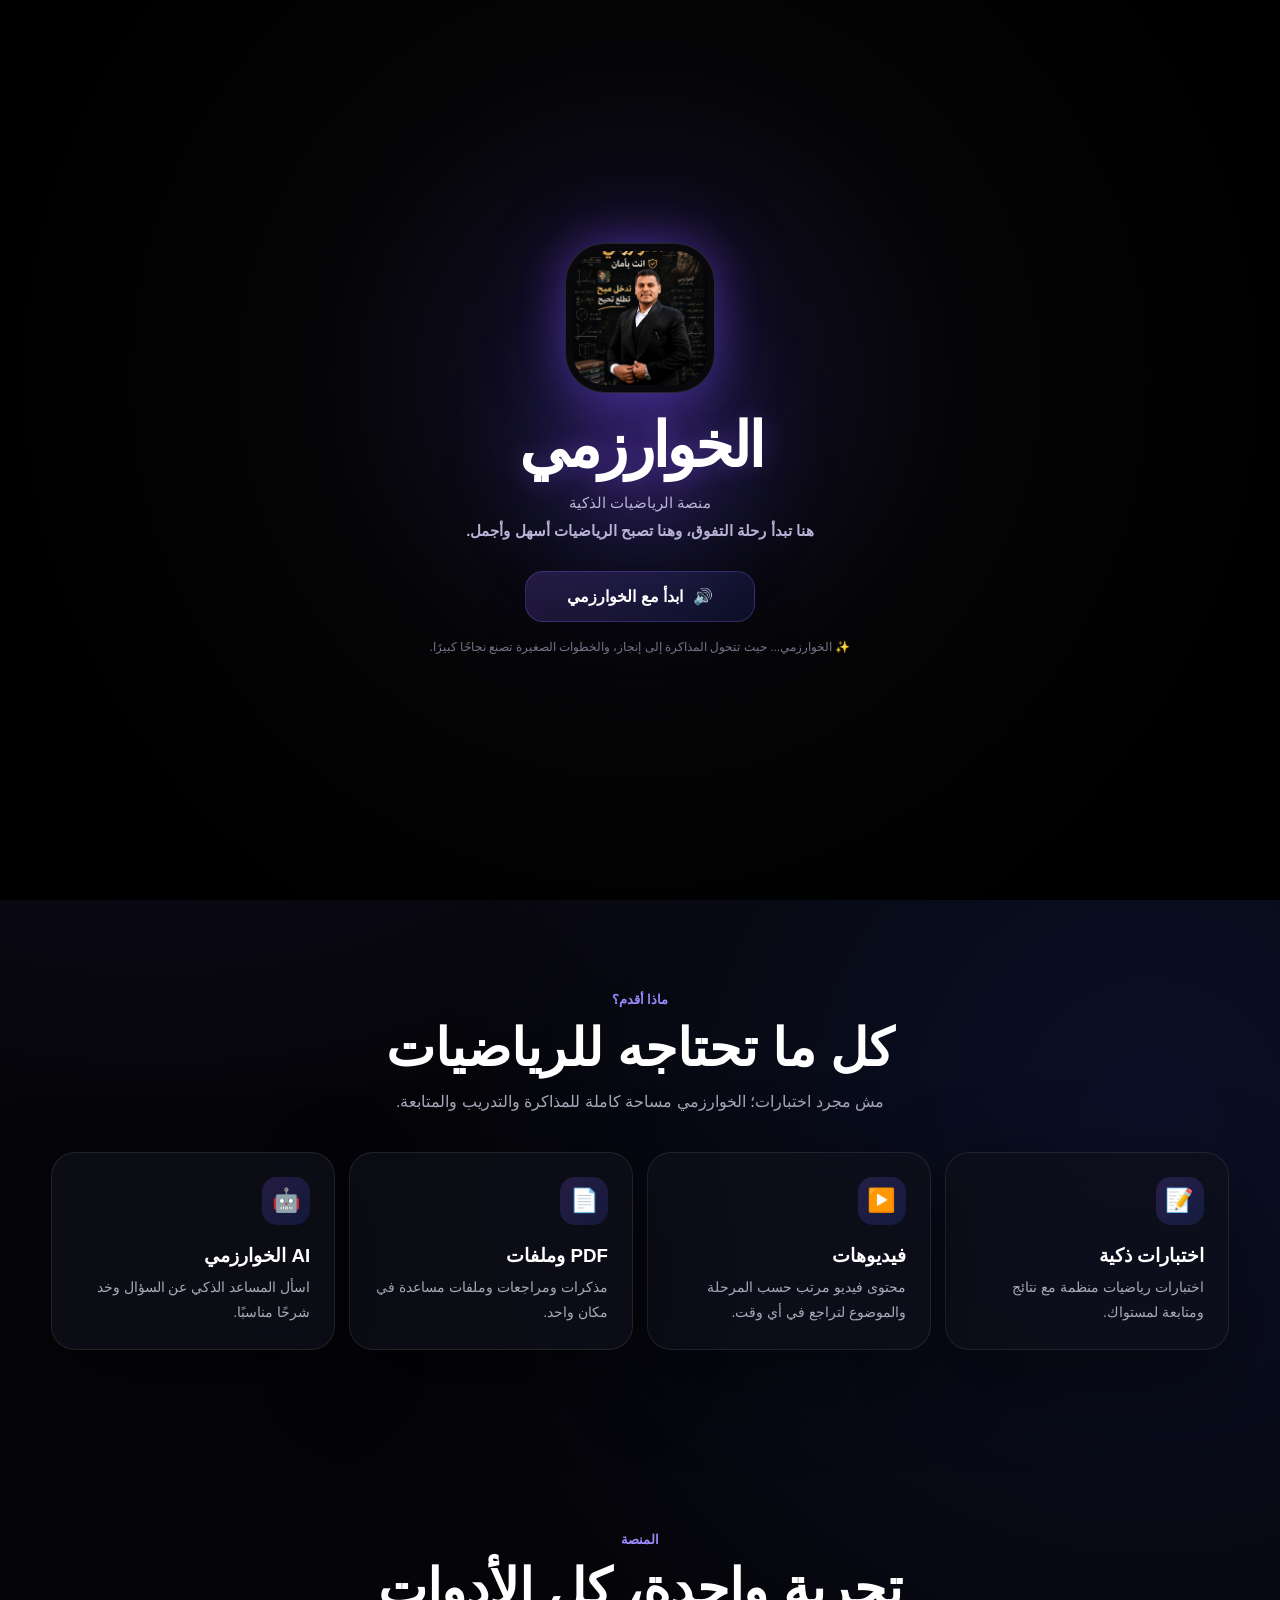
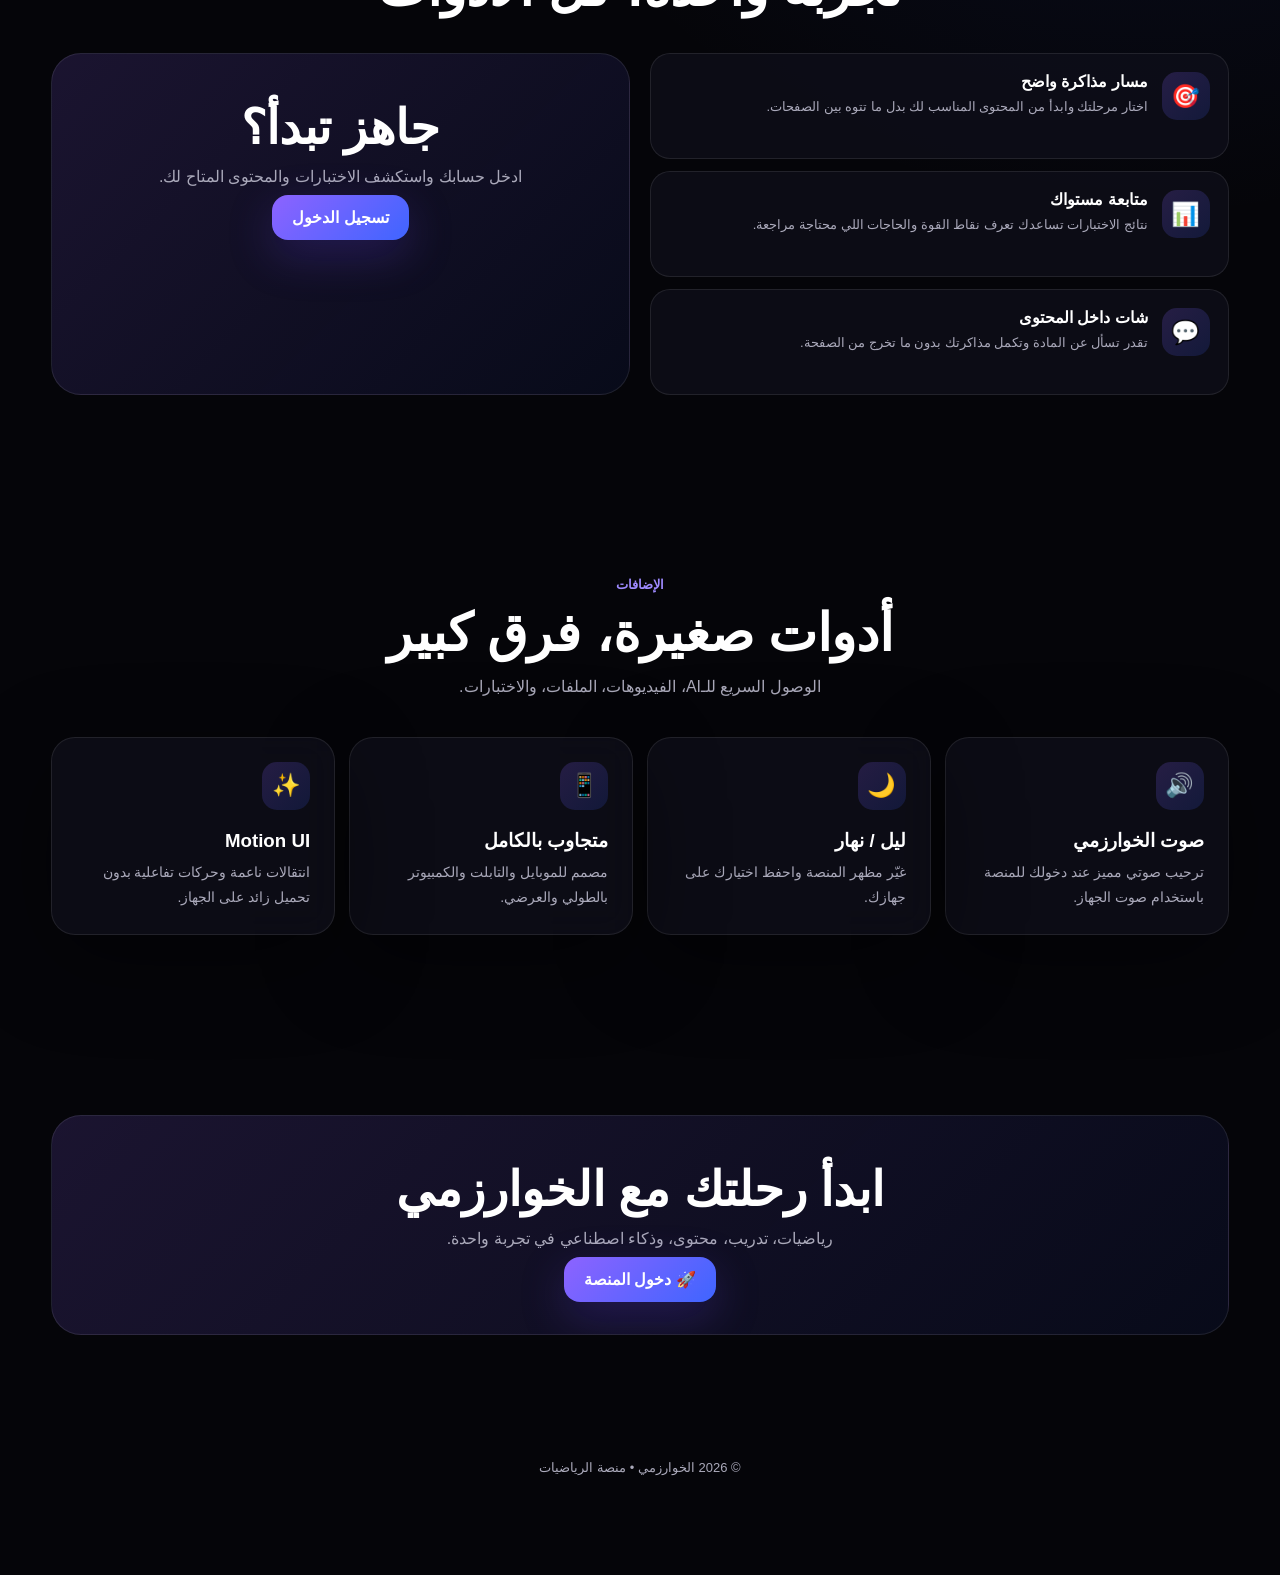
==== commit ca89bbcd: "Update print statement from 'Hello' to 'Goodbye'" ====
--- a/index.html
+++ b/index.html
@@ -15,6 +15,10 @@
 <title>الخوارزمي | منصة الرياضيات</title>
 
 <style>
+
+/* =========================================================
+   ROOT
+========================================================= */
 
 :root{
     --bg:#050509;
@@ -23,80 +27,99 @@
     --text:#fff;
     --muted:#aaa9ba;
     --line:rgba(255,255,255,.09);
+
     --p:#8d63ff;
     --b:#3f65ff;
+
     --good:#7ef0c1;
-    --shadow:0 25px 90px rgba(0,0,0,.45)
+
+    --shadow:
+        0 25px 90px rgba(0,0,0,.45);
 }
 
 :root.light{
     --bg:#f5f6fb;
-    --panel:rgba(255,255,255,.78);
+    --panel:rgba(255,255,255,.82);
     --panel2:rgba(20,20,40,.055);
     --text:#11121a;
     --muted:#686b7a;
     --line:rgba(20,20,40,.10);
+
     --p:#6944e8;
     --b:#3154df;
-    --shadow:0 25px 70px rgba(43,43,85,.14)
-}
+
+    --shadow:
+        0 25px 70px rgba(43,43,85,.14);
+}
+
+
+/* =========================================================
+   RESET
+========================================================= */
 
 *{
     box-sizing:border-box;
     margin:0;
-    padding:0
+    padding:0;
 }
 
 html{
-    scroll-behavior:smooth
+    scroll-behavior:smooth;
 }
 
 body{
-    font-family:Arial,Tahoma,sans-serif;
-    background:var(--bg);
+    font-family:
+        Arial,
+        Tahoma,
+        sans-serif;
+
+    background-color:var(--bg);
+
     color:var(--text);
+
     overflow-x:hidden;
-    transition:.35s;
+
+    transition:
+        background-color .25s ease,
+        color .25s ease;
 
     background-image:
         radial-gradient(
             circle at 12% 8%,
-            rgba(116,72,232,.22),
+            rgba(116,72,232,.18),
             transparent 28%
         ),
         radial-gradient(
             circle at 90% 35%,
-            rgba(49,84,223,.18),
+            rgba(49,84,223,.14),
             transparent 30%
-        ),
-        radial-gradient(
-            circle at 45% 100%,
-            rgba(142,104,255,.13),
-            transparent 35%
-        )
+        );
 }
 
 a{
     text-decoration:none;
-    color:inherit
+    color:inherit;
 }
 
 button,
 input{
-    font:inherit
-}
-
-.wrap{
-    width:min(1180px,92%);
-    margin:auto
-}
+    font:inherit;
+}
+
+
+/* =========================================================
+   BACKGROUND
+========================================================= */
 
 .bg-grid{
     position:fixed;
     inset:0;
+
     pointer-events:none;
+
     z-index:-3;
-    opacity:.18;
+
+    opacity:.13;
 
     background-image:
         linear-gradient(
@@ -116,208 +139,246 @@
             to bottom,
             #000,
             transparent 90%
-        )
+        );
 }
 
 .orb{
     position:fixed;
+
     border-radius:50%;
+
+    pointer-events:none;
+
+    z-index:-2;
+
+    opacity:.15;
+
     filter:blur(8px);
-    pointer-events:none;
-    z-index:-2;
-    opacity:.22;
-    animation:float 10s ease-in-out infinite
+
+    animation:
+        float 12s ease-in-out infinite;
 }
 
 .o1{
     width:130px;
     height:130px;
+
     background:#7547f1;
+
     right:4%;
-    top:25%
+    top:25%;
 }
 
 .o2{
     width:80px;
     height:80px;
+
     background:#3154df;
+
     left:5%;
     top:50%;
-    animation-delay:2s
+
+    animation-delay:2s;
 }
 
 .o3{
     width:100px;
     height:100px;
+
     background:#a36cff;
+
     right:20%;
     bottom:5%;
-    animation-delay:4s
+
+    animation-delay:4s;
 }
 
 @keyframes float{
 
     50%{
-        transform:translate(20px,-35px) scale(1.08)
-    }
-
-}
-
-
-/* ======================================================
+        transform:
+            translate3d(15px,-25px,0)
+            scale(1.05);
+    }
+
+}
+
+
+/* =========================================================
    INTRO
-====================================================== */
+========================================================= */
 
 #intro{
+
     position:fixed;
+
     inset:0;
+
     z-index:9999;
 
-    background:#000;
+    background:
+        radial-gradient(
+            circle at 50% 42%,
+            #17112d 0%,
+            #050507 38%,
+            #000 78%
+        );
 
     display:grid;
+
     place-items:center;
 
     overflow:hidden;
 
+    opacity:1;
+
+    visibility:visible;
+
     transition:
-        opacity .8s,
-        visibility .8s
-}
-
-.intro-hide{
+        opacity .45s ease,
+        visibility .45s ease;
+}
+
+#intro.intro-hide{
+
     opacity:0;
+
     visibility:hidden;
-    pointer-events:none
+
+    pointer-events:none;
 }
 
 .intro-glow{
+
     position:absolute;
 
-    width:420px;
-    height:420px;
+    width:360px;
+    height:360px;
 
     border-radius:50%;
 
     background:
         radial-gradient(
             circle,
-            rgba(130,90,255,.25),
-            transparent 65%
+            rgba(125,78,255,.30),
+            rgba(49,84,223,.06) 45%,
+            transparent 70%
         );
 
-    filter:blur(25px);
-
-    animation:pulse 2.8s infinite
+    filter:blur(24px);
+
+    animation:
+        introGlow 4s ease-in-out infinite;
 }
 
 .intro-box{
+
+    position:relative;
+
+    z-index:2;
+
+    width:min(100%,500px);
+
+    padding:25px;
+
     text-align:center;
-    position:relative;
-    padding:30px;
-    z-index:2
 }
 
 .intro-logo{
-    width:148px;
-    height:148px;
+
+    width:150px;
+    height:150px;
+
+    display:block;
 
     margin:auto;
 
-    border-radius:38px;
-
-    display:block;
-
     object-fit:cover;
 
+    border-radius:40px;
+
     background:#09090d;
 
     padding:7px;
 
+    border:
+        1px solid
+        rgba(255,255,255,.12);
+
     box-shadow:
-        0 0 70px rgba(117,76,255,.55),
-        0 0 0 1px rgba(255,255,255,.1);
+        0 0 45px rgba(117,76,255,.45),
+        0 0 100px rgba(117,76,255,.16);
 
     animation:
-        logoIn 1.25s cubic-bezier(.16,1,.3,1),
-        logoFloat 3.5s ease-in-out 1.25s infinite
+        logoIn .75s
+        cubic-bezier(.16,1,.3,1);
 }
 
 .intro-title{
-    font-size:clamp(32px,8vw,62px);
+
+    margin-top:22px;
+
+    font-size:
+        clamp(42px,9vw,62px);
+
+    line-height:1;
 
     font-weight:950;
 
-    margin-top:22px;
-
-    letter-spacing:-2px;
-
-    background:
-        linear-gradient(
-            90deg,
-            #fff,
-            #a98aff,
-            #6684ff,
-            #fff
-        );
-
-    -webkit-background-clip:text;
-    background-clip:text;
-
-    color:transparent;
-
-    background-size:200% auto;
+    letter-spacing:-3px;
+
+    text-shadow:
+        0 0 25px
+        rgba(141,99,255,.30);
 
     animation:
-        introTextGlow 4s linear infinite
+        introText .7s
+        .1s
+        both;
 }
 
 .intro-sub{
-    color:#a9a6ba;
-
-    margin:9px auto 26px;
-
-    max-width:500px;
+
+    margin-top:12px;
+
+    color:#b9b3d8;
+
+    font-size:15px;
 
     line-height:1.9;
 
-    font-size:15px
-}
-
-
-/* مدح الخوارزمي */
-
-.intro-praise{
-    max-width:650px;
-
-    margin:0 auto 25px;
-
-    color:#d9d5ec;
-
-    font-size:14px;
-
-    line-height:2;
-
-    padding:0 10px
-}
-
-.intro-praise strong{
-    color:#b29aff
+    max-width:400px;
+
+    margin-left:auto;
+    margin-right:auto;
+
+    animation:
+        introText .7s
+        .18s
+        both;
 }
 
 .voice-btn{
-    border:1px solid rgba(255,255,255,.14);
+
+    margin-top:25px;
+
+    border:
+        1px solid
+        rgba(141,99,255,.28);
 
     background:
         linear-gradient(
             135deg,
-            rgba(141,99,255,.28),
-            rgba(49,84,223,.18)
+            rgba(141,99,255,.20),
+            rgba(49,84,223,.12)
         );
 
     color:#fff;
 
-    padding:15px 28px;
+    padding:
+        15px 25px;
+
+    min-width:230px;
 
     border-radius:18px;
 
@@ -331,158 +392,104 @@
 
     gap:10px;
 
-    min-width:240px;
+    font-weight:800;
 
     box-shadow:
-        0 12px 45px rgba(0,0,0,.35),
-        0 0 35px rgba(116,72,232,.12);
+        0 12px 45px
+        rgba(0,0,0,.25);
 
     transition:
-        transform .2s,
-        box-shadow .2s,
-        border-color .2s;
-
-    position:relative;
-
-    overflow:hidden;
-
-    font-weight:800
-}
-
-.voice-btn:before{
-    content:"";
-
-    position:absolute;
-
-    top:0;
-    bottom:0;
-    width:80px;
-
-    right:-100px;
-
-    background:
-        linear-gradient(
-            90deg,
-            transparent,
-            rgba(255,255,255,.22),
-            transparent
-        );
-
-    transform:skewX(-20deg);
-
-    animation:buttonShine 3s infinite
+        transform .18s ease,
+        box-shadow .18s ease,
+        background .18s ease;
+
+    animation:
+        introText .7s
+        .25s
+        both;
 }
 
 .voice-btn:hover{
-    transform:translateY(-4px) scale(1.02);
-
-    border-color:
-        rgba(141,99,255,.7);
+
+    transform:translateY(-3px);
 
     box-shadow:
-        0 18px 60px rgba(99,63,230,.3),
-        0 0 35px rgba(116,72,232,.18)
+        0 18px 50px
+        rgba(99,63,230,.25);
 }
 
 .voice-btn:active{
+
     transform:
-        translateY(1px)
-        scale(.95);
-
-    box-shadow:
-        0 7px 20px rgba(99,63,230,.25)
-}
-
-.voice-btn.loading{
-    pointer-events:none;
-    opacity:.8
-}
-
-.voice-btn.success{
-    background:
-        linear-gradient(
-            135deg,
-            rgba(42,180,135,.32),
-            rgba(50,130,255,.2)
-        );
-
-    border-color:
-        rgba(126,240,193,.5)
-}
-
-.voice-btn.error{
-    background:
-        linear-gradient(
-            135deg,
-            rgba(220,70,90,.25),
-            rgba(100,40,100,.18)
-        );
-
-    border-color:
-        rgba(255,100,120,.5)
-}
-
-@keyframes buttonShine{
-
-    0%{
-        right:-100px
-    }
-
-    55%,100%{
-        right:130%
-    }
-
-}
-
-@keyframes pulse{
+        scale(.96);
+}
+
+.intro-note{
+
+    margin-top:15px;
+
+    color:#77748b;
+
+    font-size:12px;
+
+    line-height:1.7;
+
+    animation:
+        introText .7s
+        .3s
+        both;
+}
+
+@keyframes introGlow{
+
+    0%,100%{
+        transform:scale(1);
+        opacity:.75;
+    }
 
     50%{
-        transform:scale(1.32);
-        opacity:.8
-    }
-
-}
-
-@keyframes logoFloat{
-
-    0%,100%{
-        transform:translateY(0) rotate(0)
-    }
-
-    50%{
-        transform:translateY(-10px) rotate(1.5deg)
-    }
-
+        transform:scale(1.12);
+        opacity:1;
+    }
 }
 
 @keyframes logoIn{
 
     from{
-        transform:scale(.4) rotate(-18deg);
-        opacity:0
+        opacity:0;
+        transform:
+            scale(.65)
+            rotate(-8deg);
     }
 
     to{
-        transform:scale(1) rotate(0);
-        opacity:1
-    }
-
-}
-
-@keyframes introTextGlow{
+        opacity:1;
+        transform:
+            scale(1)
+            rotate(0);
+    }
+}
+
+@keyframes introText{
+
+    from{
+        opacity:0;
+        transform:translateY(15px);
+    }
 
     to{
-        background-position:200% center
-    }
-
-}
-
-
-/* ======================================================
+        opacity:1;
+        transform:translateY(0);
+    }
+}
+
+
+/* =========================================================
    HEADER
-====================================================== */
+========================================================= */
 
 header{
+
     position:fixed;
 
     top:0;
@@ -494,19 +501,19 @@
     z-index:900;
 
     background:
-        color-mix(
-            in srgb,
-            var(--bg) 72%,
-            transparent
-        );
-
-    backdrop-filter:blur(22px);
+        rgba(5,5,9,.72);
+
+    backdrop-filter:blur(18px);
+
+    -webkit-backdrop-filter:blur(18px);
 
     border-bottom:
-        1px solid var(--line)
+        1px solid
+        var(--line);
 }
 
 .nav{
+
     height:72px;
 
     display:flex;
@@ -515,24 +522,36 @@
 
     justify-content:space-between;
 
-    gap:20px
+    gap:20px;
+}
+
+.wrap{
+
+    width:min(1180px,92%);
+
+    margin:auto;
 }
 
 .brand{
+
     display:flex;
+
     align-items:center;
+
     gap:10px;
 
-    font-weight:950
+    font-weight:950;
 }
 
 .brand-mark{
+
     width:42px;
     height:42px;
 
     border-radius:14px;
 
     display:grid;
+
     place-items:center;
 
     background:
@@ -543,10 +562,12 @@
         );
 
     box-shadow:
-        0 8px 30px rgba(105,68,232,.35)
+        0 8px 30px
+        rgba(105,68,232,.30);
 }
 
 .brand small{
+
     display:block;
 
     color:var(--muted);
@@ -555,37 +576,47 @@
 
     font-weight:500;
 
-    margin-top:3px
+    margin-top:3px;
 }
 
 .nav-links{
+
     display:flex;
+
     gap:5px;
-    align-items:center
+
+    align-items:center;
 }
 
 .nav-link,
 .theme{
+
     border:0;
 
     background:transparent;
 
     color:var(--muted);
 
-    padding:11px 13px;
+    padding:
+        11px 13px;
 
     border-radius:12px;
 
-    cursor:pointer
+    cursor:pointer;
+
+    transition:.2s ease;
 }
 
 .nav-link:hover,
 .theme:hover{
+
     background:var(--panel2);
-    color:var(--text)
+
+    color:var(--text);
 }
 
 .login{
+
     background:
         linear-gradient(
             135deg,
@@ -595,34 +626,47 @@
 
     color:#fff!important;
 
-    font-weight:800
+    font-weight:800;
 }
 
 .hamb{
+
     display:none;
 
-    border:1px solid var(--line);
-
-    background:var(--panel);
+    border:
+        1px solid
+        var(--line);
+
+    background:
+        var(--panel);
 
     color:var(--text);
 
     width:43px;
     height:43px;
 
-    border-radius:14px
-}
-
-
-/* ======================================================
+    border-radius:14px;
+
+    cursor:pointer;
+}
+
+
+/* =========================================================
+   MAIN
+========================================================= */
+
+main{
+
+    padding-top:72px;
+}
+
+
+/* =========================================================
    HERO
-====================================================== */
-
-main{
-    padding-top:72px
-}
+========================================================= */
 
 .hero{
+
     min-height:
         calc(100svh - 72px);
 
@@ -631,10 +675,11 @@
     align-items:center;
 
     padding:
-        60px 0 45px
+        60px 0 45px;
 }
 
 .hero-grid{
+
     display:grid;
 
     grid-template-columns:
@@ -642,10 +687,11 @@
 
     gap:60px;
 
-    align-items:center
+    align-items:center;
 }
 
 .eyebrow{
+
     display:inline-flex;
 
     gap:8px;
@@ -653,21 +699,24 @@
     align-items:center;
 
     border:
-        1px solid rgba(141,99,255,.28);
+        1px solid
+        rgba(141,99,255,.28);
 
     background:
         rgba(141,99,255,.08);
 
-    padding:8px 12px;
+    padding:
+        8px 12px;
 
     border-radius:999px;
 
     color:#cfc4ff;
 
-    font-size:13px
+    font-size:13px;
 }
 
 .dot{
+
     width:7px;
     height:7px;
 
@@ -676,10 +725,12 @@
     background:#7ef0c1;
 
     box-shadow:
-        0 0 15px #7ef0c1
+        0 0 15px
+        #7ef0c1;
 }
 
 .hero h1{
+
     font-size:
         clamp(42px,6vw,82px);
 
@@ -690,10 +741,11 @@
     margin:
         20px 0 18px;
 
-    font-weight:950
+    font-weight:950;
 }
 
 .gradient{
+
     background:
         linear-gradient(
             90deg,
@@ -703,36 +755,41 @@
         );
 
     -webkit-background-clip:text;
+
     background-clip:text;
 
-    color:transparent
+    color:transparent;
 }
 
 .hero p{
+
     max-width:650px;
 
     color:var(--muted);
 
     font-size:18px;
 
-    line-height:1.9
+    line-height:1.9;
 }
 
 .actions{
+
     display:flex;
 
     flex-wrap:wrap;
 
     gap:12px;
 
-    margin-top:28px
+    margin-top:28px;
 }
 
 .primary,
 .secondary{
+
     border:0;
 
-    padding:14px 20px;
+    padding:
+        14px 20px;
 
     border-radius:16px;
 
@@ -740,10 +797,12 @@
 
     font-weight:800;
 
-    transition:.25s
+    transition:
+        transform .2s ease;
 }
 
 .primary{
+
     background:
         linear-gradient(
             135deg,
@@ -754,24 +813,34 @@
     color:#fff;
 
     box-shadow:
-        0 15px 45px rgba(99,63,230,.25)
+        0 15px 45px
+        rgba(99,63,230,.25);
 }
 
 .secondary{
+
     background:var(--panel);
 
     border:
-        1px solid var(--line);
-
-    color:var(--text)
+        1px solid
+        var(--line);
+
+    color:var(--text);
 }
 
 .primary:hover,
 .secondary:hover{
-    transform:translateY(-4px)
-}
+
+    transform:translateY(-4px);
+}
+
+
+/* =========================================================
+   SEARCH
+========================================================= */
 
 .search{
+
     margin-top:28px;
 
     display:flex;
@@ -783,16 +852,20 @@
     background:var(--panel);
 
     border:
-        1px solid var(--line);
+        1px solid
+        var(--line);
 
     border-radius:19px;
 
     box-shadow:var(--shadow);
 
-    backdrop-filter:blur(18px)
+    backdrop-filter:blur(15px);
+
+    -webkit-backdrop-filter:blur(15px);
 }
 
 .search input{
+
     flex:1;
 
     min-width:0;
@@ -805,10 +878,12 @@
 
     color:var(--text);
 
-    padding:10px 14px
+    padding:
+        10px 14px;
 }
 
 .search button{
+
     border:0;
 
     background:
@@ -822,42 +897,53 @@
 
     border-radius:14px;
 
-    padding:11px 17px;
-
-    cursor:pointer
-}
+    padding:
+        11px 17px;
+
+    cursor:pointer;
+}
+
+
+/* =========================================================
+   HERO ART
+========================================================= */
 
 .hero-art{
+
     position:relative;
 
     min-height:480px;
 
     display:grid;
 
-    place-items:center
+    place-items:center;
 }
 
 .halo{
+
     position:absolute;
 
     width:min(430px,82vw);
+
     height:min(430px,82vw);
 
     border-radius:50%;
 
     border:
-        1px solid rgba(141,99,255,.25);
+        1px solid
+        rgba(141,99,255,.25);
 
     box-shadow:
-        inset 0 0 80px rgba(112,76,232,.10),
-        0 0 80px rgba(79,79,255,.12);
+        0 0 70px
+        rgba(79,79,255,.10);
 
     animation:
-        spin 20s linear infinite
+        spin 22s linear infinite;
 }
 
 .halo:before,
 .halo:after{
+
     content:"";
 
     position:absolute;
@@ -865,21 +951,24 @@
     border-radius:50%;
 
     border:
-        1px solid rgba(255,255,255,.08);
+        1px solid
+        rgba(255,255,255,.08);
 
     inset:30px;
 
     animation:
-        spin 14s linear reverse infinite
+        spin 15s linear reverse infinite;
 }
 
 .halo:after{
+
     inset:75px;
 
-    animation-duration:9s
+    animation-duration:10s;
 }
 
 .teacher{
+
     width:min(330px,68vw);
 
     aspect-ratio:1;
@@ -893,53 +982,61 @@
     z-index:2;
 
     border:
-        7px solid rgba(255,255,255,.08);
+        7px solid
+        rgba(255,255,255,.08);
 
     box-shadow:
-        0 0 80px rgba(116,72,232,.38);
+        0 0 65px
+        rgba(116,72,232,.30);
 
     animation:
-        teacherFloat 5s ease-in-out infinite
+        teacherFloat 5s ease-in-out infinite;
 }
 
 .teacher-card{
+
     position:absolute;
 
     z-index:4;
 
     bottom:25px;
+
     right:5%;
 
     background:var(--panel);
 
     border:
-        1px solid var(--line);
-
-    backdrop-filter:blur(20px);
-
-    padding:15px 18px;
+        1px solid
+        var(--line);
+
+    backdrop-filter:blur(18px);
+
+    -webkit-backdrop-filter:blur(18px);
+
+    padding:
+        15px 18px;
 
     border-radius:20px;
 
     box-shadow:var(--shadow);
-
-    animation:
-        cardIn 1s .3s both
 }
 
 .teacher-card b{
-    display:block
+
+    display:block;
 }
 
 .teacher-card span{
+
     font-size:12px;
 
-    color:var(--muted)
+    color:var(--muted);
 }
 
 @keyframes spin{
+
     to{
-        transform:rotate(360deg)
+        transform:rotate(360deg);
     }
 }
 
@@ -947,81 +1044,80 @@
 
     50%{
         transform:
-            translateY(-12px)
-            rotate(1deg)
-    }
-
-}
-
-@keyframes cardIn{
-
-    from{
-        opacity:0;
-        transform:translateY(20px)
-    }
-
-    to{
-        opacity:1;
-        transform:none
-    }
-
-}
-
-
-/* ======================================================
+            translate3d(0,-10px,0)
+            rotate(1deg);
+    }
+}
+
+
+/* =========================================================
    SECTIONS
-====================================================== */
+========================================================= */
 
 section{
+
     padding:90px 0;
 
-    scroll-margin-top:80px
+    scroll-margin-top:80px;
 }
 
 .section-head{
+
     text-align:center;
 
     max-width:720px;
 
     margin:
-        0 auto 35px
+        0 auto 35px;
 }
 
 .section-head span{
+
     color:#9e8aff;
 
     font-size:13px;
 
-    font-weight:800
+    font-weight:800;
 }
 
 .section-head h2{
+
     font-size:
         clamp(30px,5vw,52px);
 
-    margin:10px 0
+    margin:
+        10px 0;
 }
 
 .section-head p{
+
     color:var(--muted);
 
-    line-height:1.8
-}
+    line-height:1.8;
+}
+
+
+/* =========================================================
+   CARDS
+========================================================= */
 
 .cards{
+
     display:grid;
 
     grid-template-columns:
         repeat(4,1fr);
 
-    gap:14px
+    gap:14px;
 }
 
 .card{
+
     background:var(--panel);
 
     border:
-        1px solid var(--line);
+        1px solid
+        var(--line);
 
     padding:24px;
 
@@ -1029,43 +1125,30 @@
 
     box-shadow:var(--shadow);
 
-    backdrop-filter:blur(18px);
-
-    transition:.3s;
+    backdrop-filter:blur(16px);
+
+    -webkit-backdrop-filter:blur(16px);
+
+    transition:
+        transform .25s ease,
+        border-color .25s ease;
 
     position:relative;
 
-    overflow:hidden
-}
-
-.card:before{
-    content:"";
-
-    position:absolute;
-
-    width:120px;
-    height:120px;
-
-    border-radius:50%;
-
-    background:var(--p);
-
-    filter:blur(45px);
-
-    opacity:.08;
-
-    left:-35px;
-    bottom:-50px
+    overflow:hidden;
 }
 
 .card:hover{
-    transform:translateY(-8px);
+
+    transform:
+        translateY(-8px);
 
     border-color:
-        rgba(141,99,255,.32)
+        rgba(141,99,255,.32);
 }
 
 .icon{
+
     width:48px;
     height:48px;
 
@@ -1074,7 +1157,7 @@
     background:
         linear-gradient(
             135deg,
-            rgba(141,99,255,.2),
+            rgba(141,99,255,.20),
             rgba(49,84,223,.18)
         );
 
@@ -1084,36 +1167,47 @@
 
     font-size:23px;
 
-    margin-bottom:20px
+    margin-bottom:20px;
 }
 
 .card h3{
-    margin-bottom:8px
+
+    margin-bottom:8px;
 }
 
 .card p{
+
     color:var(--muted);
 
     font-size:14px;
 
-    line-height:1.8
-}
+    line-height:1.8;
+}
+
+
+/* =========================================================
+   PLATFORM
+========================================================= */
 
 .platform{
+
     display:grid;
 
     grid-template-columns:
         1fr 1fr;
 
-    gap:20px
+    gap:20px;
 }
 
 .feature-list{
+
     display:grid;
-    gap:12px
+
+    gap:12px;
 }
 
 .feature{
+
     display:flex;
 
     gap:14px;
@@ -1123,30 +1217,40 @@
     background:var(--panel);
 
     border:
-        1px solid var(--line);
+        1px solid
+        var(--line);
 
     border-radius:20px;
 
-    padding:18px
+    padding:18px;
 }
 
 .feature strong{
+
     display:block;
 
-    margin-bottom:5px
+    margin-bottom:5px;
 }
 
 .feature span{
+
     color:var(--muted);
 
     font-size:13px;
 
-    line-height:1.7
-}
+    line-height:1.7;
+}
+
+
+/* =========================================================
+   CTA
+========================================================= */
 
 .cta{
+
     border:
-        1px solid var(--line);
+        1px solid
+        var(--line);
 
     background:
         linear-gradient(
@@ -1163,23 +1267,31 @@
 
     overflow:hidden;
 
-    position:relative
+    position:relative;
 }
 
 .cta h2{
+
     font-size:
         clamp(28px,5vw,48px);
 
-    margin-bottom:12px
+    margin-bottom:12px;
 }
 
 .cta p{
+
     color:var(--muted);
 
-    margin-bottom:22px
-}
+    margin-bottom:22px;
+}
+
+
+/* =========================================================
+   FOOTER
+========================================================= */
 
 .footer{
+
     padding:
         35px 0 100px;
 
@@ -1187,15 +1299,16 @@
 
     text-align:center;
 
-    font-size:13px
-}
-
-
-/* ======================================================
+    font-size:13px;
+}
+
+
+/* =========================================================
    SHEET
-====================================================== */
+========================================================= */
 
 .sheet{
+
     position:fixed;
 
     inset:0;
@@ -1205,7 +1318,9 @@
     background:
         rgba(0,0,0,.58);
 
-    backdrop-filter:blur(12px);
+    backdrop-filter:blur(10px);
+
+    -webkit-backdrop-filter:blur(10px);
 
     display:flex;
 
@@ -1215,15 +1330,20 @@
 
     visibility:hidden;
 
-    transition:.35s
+    transition:
+        opacity .25s ease,
+        visibility .25s ease;
 }
 
 .sheet.open{
+
     opacity:1;
-    visibility:visible
+
+    visibility:visible;
 }
 
 .sheet-panel{
+
     width:100%;
 
     max-height:82svh;
@@ -1231,7 +1351,8 @@
     background:var(--bg);
 
     border:
-        1px solid var(--line);
+        1px solid
+        var(--line);
 
     border-bottom:0;
 
@@ -1243,17 +1364,21 @@
     transform:translateY(100%);
 
     transition:
-        .45s cubic-bezier(.2,.9,.2,1);
+        transform .35s
+        cubic-bezier(.2,.9,.2,1);
 
     box-shadow:
-        0 -30px 100px rgba(0,0,0,.45)
+        0 -30px 100px
+        rgba(0,0,0,.45);
 }
 
 .sheet.open .sheet-panel{
-    transform:none
+
+    transform:translateY(0);
 }
 
 .grab{
+
     width:48px;
     height:5px;
 
@@ -1262,20 +1387,23 @@
     border-radius:99px;
 
     margin:
-        0 auto 18px
+        0 auto 18px;
 }
 
 .sheet-top{
+
     display:flex;
 
     justify-content:space-between;
 
-    align-items:center
+    align-items:center;
 }
 
 .close{
+
     border:
-        1px solid var(--line);
+        1px solid
+        var(--line);
 
     background:var(--panel);
 
@@ -1286,10 +1414,11 @@
 
     border-radius:13px;
 
-    cursor:pointer
+    cursor:pointer;
 }
 
 .sheet-grid{
+
     display:grid;
 
     grid-template-columns:
@@ -1297,12 +1426,14 @@
 
     gap:12px;
 
-    margin-top:18px
+    margin-top:18px;
 }
 
 .sheet-item{
+
     border:
-        1px solid var(--line);
+        1px solid
+        var(--line);
 
     background:var(--panel);
 
@@ -1314,34 +1445,40 @@
 
     cursor:pointer;
 
-    transition:.25s
+    transition:
+        transform .2s ease,
+        border-color .2s ease;
 }
 
 .sheet-item:hover{
+
     transform:translateY(-5px);
 
     border-color:
-        rgba(141,99,255,.4)
+        rgba(141,99,255,.4);
 }
 
 .sheet-item b{
+
     display:block;
 
-    margin-top:9px
+    margin-top:9px;
 }
 
 .sheet-item span{
+
     font-size:11px;
 
-    color:var(--muted)
-}
-
-
-/* ======================================================
+    color:var(--muted);
+}
+
+
+/* =========================================================
    BOTTOM NAV
-====================================================== */
+========================================================= */
 
 .bottom{
+
     display:none;
 
     position:fixed;
@@ -1351,15 +1488,19 @@
     bottom:10px;
 
     left:10px;
+
     right:10px;
 
     background:
-        rgba(12,12,20,.84);
+        rgba(12,12,20,.90);
 
     border:
-        1px solid rgba(255,255,255,.1);
-
-    backdrop-filter:blur(22px);
+        1px solid
+        rgba(255,255,255,.1);
+
+    backdrop-filter:blur(18px);
+
+    -webkit-backdrop-filter:blur(18px);
 
     border-radius:23px;
 
@@ -1369,10 +1510,12 @@
         repeat(5,1fr);
 
     box-shadow:
-        0 15px 55px rgba(0,0,0,.4)
+        0 15px 55px
+        rgba(0,0,0,.4);
 }
 
 .bottom button{
+
     border:0;
 
     background:transparent;
@@ -1385,26 +1528,28 @@
 
     font-size:10px;
 
-    cursor:pointer
+    cursor:pointer;
 }
 
 .bottom button span{
+
     display:block;
 
     font-size:18px;
 
-    margin-bottom:3px
-}
-
-.bottom button.active,
+    margin-bottom:3px;
+}
+
 .bottom button:hover{
+
     background:
         rgba(141,99,255,.14);
 
-    color:#fff
+    color:#fff;
 }
 
 .bottom .main{
+
     margin-top:-27px;
 
     width:58px;
@@ -1422,359 +1567,323 @@
     color:#fff;
 
     border:
-        5px solid var(--bg);
+        5px solid
+        var(--bg);
 
     box-shadow:
-        0 10px 35px rgba(105,68,232,.4)
-}
-
-
-/* ======================================================
-   MOTION
-====================================================== */
+        0 10px 35px
+        rgba(105,68,232,.4);
+}
+
+
+/* =========================================================
+   REVEAL
+========================================================= */
 
 .reveal{
+
     opacity:0;
 
     transform:
-        translateY(28px)
-        scale(.98);
+        translate3d(0,20px,0);
 
     transition:
-        opacity .8s,
-        transform .8s
+        opacity .55s ease,
+        transform .55s ease;
 }
 
 .reveal.show{
+
     opacity:1;
 
-    transform:none
-}
-
-
-/* ======================================================
+    transform:
+        translate3d(0,0,0);
+}
+
+
+/* =========================================================
    TABLET
-====================================================== */
+========================================================= */
 
 @media(max-width:900px){
 
     .hero-grid,
     .platform{
-        grid-template-columns:1fr
+
+        grid-template-columns:1fr;
     }
 
     .hero{
-        text-align:center
+
+        text-align:center;
     }
 
     .hero p,
     .search{
+
         margin-left:auto;
-        margin-right:auto
+        margin-right:auto;
     }
 
     .actions{
-        justify-content:center
+
+        justify-content:center;
     }
 
     .hero-art{
-        min-height:390px
+
+        min-height:390px;
     }
 
     .cards{
+
         grid-template-columns:
-            repeat(2,1fr)
+            repeat(2,1fr);
     }
 
     .nav-links{
-        display:none
+
+        display:none;
     }
 
     .hamb{
-        display:block
+
+        display:block;
     }
 
     .sheet-grid{
+
         grid-template-columns:
-            repeat(3,1fr)
-    }
-
-}
-
-
-/* ======================================================
+            repeat(3,1fr);
+    }
+}
+
+
+/* =========================================================
    MOBILE
-====================================================== */
-
-@media(max-width:700px){
-
-    #intro{
-        background:
-            radial-gradient(
-                circle at 50% 42%,
-                #17112d 0%,
-                #050507 38%,
-                #000 78%
-            )
-    }
-
-    #intro:before,
-    #intro:after{
-        content:"";
-
-        position:absolute;
-
-        inset:-30%;
-
-        border:
-            1px solid rgba(145,105,255,.10);
-
-        border-radius:50%;
-
-        animation:
-            mobileOrbit 9s linear infinite;
-
-        transform:rotate(18deg)
-    }
-
-    #intro:after{
-        inset:-45%;
-
-        animation-duration:14s;
-
-        animation-direction:reverse;
-
-        border-color:
-            rgba(49,84,223,.08)
-    }
-
-    .intro-glow{
-        width:330px;
-        height:330px;
-
-        filter:blur(35px);
-
-        background:
-            radial-gradient(
-                circle,
-                rgba(125,78,255,.38),
-                rgba(49,84,223,.08) 42%,
-                transparent 70%
-            );
-
-        animation:
-            mobileGlow 4s ease-in-out infinite
-    }
-
-    .intro-box{
-        padding:22px 18px;
-
-        width:100%
-    }
-
-    .intro-logo{
-        width:154px;
-        height:154px;
-
-        border-radius:44px;
-
-        box-shadow:
-            0 0 35px rgba(117,76,255,.45),
-            0 0 100px rgba(117,76,255,.20),
-            inset 0 0 0 1px rgba(255,255,255,.12)
-    }
-
-    .intro-title{
-        font-size:44px;
-
-        margin-top:24px;
-
-        text-shadow:
-            0 0 25px rgba(141,99,255,.35)
-    }
-
-    .intro-sub{
+========================================================= */
+
+@media(max-width:620px){
+
+    header{
+
+        height:64px;
+    }
+
+    .nav{
+
+        height:64px;
+    }
+
+    .brand-mark{
+
+        width:38px;
+        height:38px;
+    }
+
+    .brand{
+
         font-size:14px;
-
-        margin:
-            8px 0 18px
-    }
-
-    .intro-praise{
-        font-size:13px;
-
-        line-height:1.9;
-
-        margin-bottom:22px
-    }
-
-    .voice-btn{
-        width:min(92vw,340px);
-
-        padding:16px 20px;
-
-        border-radius:20px;
-
-        font-size:15px
-    }
-
-    .voice-btn:active{
-        transform:scale(.96)
-    }
-
-    @keyframes mobileOrbit{
-
-        to{
-            transform:rotate(378deg)
-        }
-
-    }
-
-    @keyframes mobileGlow{
-
-        50%{
-            transform:scale(1.16);
-
-            opacity:.75
-        }
-
-    }
-
-
-    header{
-        height:64px
-    }
-
-    .nav{
-        height:64px
-    }
-
-    .brand-mark{
-        width:38px;
-        height:38px
-    }
-
-    .brand{
-        font-size:14px
     }
 
     main{
-        padding-top:64px
+
+        padding-top:64px;
     }
 
     .hero{
+
         min-height:auto;
 
         padding:
-            55px 0 25px
+            55px 0 25px;
     }
 
     .hero h1{
+
         font-size:46px;
 
-        letter-spacing:-2.5px
+        letter-spacing:-2.5px;
     }
 
     .hero p{
-        font-size:15px
+
+        font-size:15px;
     }
 
     .search{
-        margin-top:22px
+
+        margin-top:22px;
     }
 
     .hero-art{
-        min-height:330px
+
+        min-height:330px;
     }
 
     .teacher{
-        width:235px
+
+        width:235px;
     }
 
     .teacher-card{
+
         bottom:0;
-        right:0
+
+        right:0;
     }
 
     .cards{
+
         grid-template-columns:
-            1fr 1fr
+            1fr 1fr;
     }
 
     .card{
+
         padding:18px;
 
-        border-radius:19px
+        border-radius:19px;
     }
 
     .card h3{
-        font-size:15px
+
+        font-size:15px;
     }
 
     .card p{
-        font-size:12px
+
+        font-size:12px;
     }
 
     .bottom{
-        display:grid
+
+        display:grid;
     }
 
     .footer{
-        padding-bottom:105px
+
+        padding-bottom:105px;
     }
 
     .sheet-grid{
+
         grid-template-columns:
-            repeat(2,1fr)
+            repeat(2,1fr);
     }
 
     .sheet-panel{
-        padding:18px
+
+        padding:18px;
     }
 
     .cta{
-        padding:30px 18px
+
+        padding:30px 18px;
     }
 
     section{
-        padding:65px 0
-    }
-
-}
-
-
-/* ======================================================
-   LOW POWER MOBILE
-====================================================== */
-
-@media(max-width:700px){
-
-    body{
-        background-image:
-            radial-gradient(
-                circle at 50% 0,
-                rgba(116,72,232,.16),
-                transparent 38%
-            )
-    }
+
+        padding:65px 0;
+    }
+
+    /* تخفيف المؤثرات للموبايل */
 
     .bg-grid{
+
+        opacity:.07;
+
+        background-size:70px 70px;
+    }
+
+    .orb{
+
         opacity:.08;
 
-        background-size:70px 70px
-    }
-
-    .orb{
         filter:blur(5px);
 
-        opacity:.14;
-
-        animation-duration:18s
+        animation-duration:20s;
     }
 
     .o2,
     .o3{
-        display:none
+
+        display:none;
+    }
+
+    .halo{
+
+        animation-duration:35s;
+
+        box-shadow:
+            0 0 35px
+            rgba(79,79,255,.08);
+    }
+
+    .halo:before,
+    .halo:after{
+
+        display:none;
+    }
+
+    .teacher{
+
+        animation-duration:8s;
+
+        box-shadow:
+            0 0 45px
+            rgba(116,72,232,.22);
+    }
+
+}
+
+
+/* =========================================================
+   VERY LOW POWER
+========================================================= */
+
+@media(max-width:480px){
+
+    .intro-glow{
+
+        width:300px;
+        height:300px;
+
+        filter:blur(15px);
+
+        animation:none;
+
+        opacity:.75;
+    }
+
+    .intro-logo{
+
+        width:145px;
+        height:145px;
+
+        animation:
+            logoIn .6s ease-out;
+    }
+
+    .intro-title{
+
+        text-shadow:none;
+    }
+
+    .bg-grid,
+    .orb{
+
+        display:none;
+    }
+
+    .halo{
+
+        animation:none;
+    }
+
+    .teacher{
+
+        animation:none;
     }
 
     header,
@@ -1784,39 +1893,17 @@
     .teacher-card,
     .bottom,
     .sheet-panel{
+
         backdrop-filter:none;
-        -webkit-backdrop-filter:none
-    }
-
-    .card:before{
-        filter:blur(25px)
-    }
-
-    .halo:before,
-    .halo:after{
-        display:none
-    }
-
-    .halo{
-        animation-duration:35s;
-
-        box-shadow:
-            0 0 35px rgba(79,79,255,.10)
-    }
-
-    .teacher{
-        box-shadow:
-            0 0 45px rgba(116,72,232,.25);
-
-        animation-duration:8s
-    }
-
-}
-
-
-/* ======================================================
+
+        -webkit-backdrop-filter:none;
+    }
+}
+
+
+/* =========================================================
    REDUCED MOTION
-====================================================== */
+========================================================= */
 
 @media(prefers-reduced-motion:reduce){
 
@@ -1830,74 +1917,15 @@
 
         transition-duration:.01ms!important;
 
-        scroll-behavior:auto!important
-    }
-
-}
-
-.low-power .bg-grid,
-.low-power .orb{
-    display:none
-}
-
-.low-power .halo{
-    animation:none;
-
-    box-shadow:
-        0 0 28px rgba(79,79,255,.08)
-}
-
-.low-power .teacher{
-    animation:none;
-
-    box-shadow:
-        0 0 35px rgba(116,72,232,.20)
-}
-
-.low-power .intro-glow{
-    animation:none;
-
-    filter:blur(12px)
-}
-
-.low-power #intro:before,
-.low-power #intro:after{
-    display:none
-}
-
-.low-power .card,
-.low-power .feature{
-    box-shadow:
-        0 8px 30px rgba(0,0,0,.18)
-}
-
-
-/* ======================================================
-   LANDSCAPE MOBILE
-====================================================== */
-
-@media(orientation:landscape) and (max-height:560px){
-
-    .hero{
-        padding:30px 0
-    }
-
-    .hero-grid{
-        grid-template-columns:1fr 1fr
-    }
-
-    .hero-art{
-        min-height:280px
-    }
-
-    .teacher{
-        width:220px
-    }
-
-    .bottom{
-        display:none
-    }
-
+        scroll-behavior:auto!important;
+    }
+
+    .reveal{
+
+        opacity:1;
+
+        transform:none;
+    }
 }
 
 </style>
@@ -1908,9 +1936,9 @@
 <body>
 
 
-<!-- ======================================================
+<!-- =======================================================
      INTRO
-====================================================== -->
+======================================================== -->
 
 <div
     id="intro"
@@ -1925,6 +1953,7 @@
             class="intro-logo"
             src="assets/teacher.png"
             alt="الخوارزمي"
+            decoding="async"
         >
 
         <div class="intro-title">
@@ -1933,22 +1962,10 @@
 
         <div class="intro-sub">
             منصة الرياضيات الذكية
-        </div>
-
-        <div class="intro-praise">
-
-            <strong>الخوارزمي</strong>
-            مش مجرد منصة تعليمية،
-            دي مساحة تخليك تفهم الرياضيات،
-            تتحدى نفسك،
-            وتطور مستواك خطوة بخطوة.
             <br>
-
             <strong>
-                هنا كل سؤال بداية لفكرة،
-                وكل إجابة خطوة أقرب للنجاح.
+                هنا تبدأ رحلة التفوق، وهنا تصبح الرياضيات أسهل وأجمل.
             </strong>
-
         </div>
 
         <button
@@ -1956,19 +1973,23 @@
             id="startBtn"
             type="button"
         >
-
-            <span id="voiceIcon">🔊</span>
-
-            <span id="voiceText">
-                ابدأ بصوت الخوارزمي
-            </span>
-
+            <span>🔊</span>
+            ابدأ مع الخوارزمي
         </button>
 
+        <div class="intro-note">
+            ✨ الخوارزمي... حيث تتحول المذاكرة إلى إنجاز،
+            والخطوات الصغيرة تصنع نجاحًا كبيرًا.
+        </div>
+
     </div>
 
 </div>
 
+
+<!-- =======================================================
+     BACKGROUND
+======================================================= -->
 
 <div class="bg-grid"></div>
 
@@ -1977,9 +1998,9 @@
 <div class="orb o3"></div>
 
 
-<!-- ======================================================
+<!-- =======================================================
      HEADER
-====================================================== -->
+======================================================= -->
 
 <header>
 
@@ -2055,8 +2076,9 @@
 
         <button
             class="hamb"
+            type="button"
             onclick="openSheet()"
-            type="button"
+            aria-label="القائمة"
         >
             ☰
         </button>
@@ -2066,12 +2088,16 @@
 </header>
 
 
-<!-- ======================================================
+<!-- =======================================================
      MAIN
-====================================================== -->
+======================================================= -->
 
 <main id="home">
 
+
+<!-- =======================================================
+     HERO
+======================================================= -->
 
 <section class="hero">
 
@@ -2104,10 +2130,9 @@
 
             <p>
 
-                منصة رياضيات متكاملة تجمع
-                الاختبارات، الفيديوهات، ملفات PDF،
-                المراجعة، والمساعد الذكي
-                في تجربة واحدة سريعة وفخمة.
+                منصة رياضيات متكاملة تجمع الاختبارات،
+                الفيديوهات، ملفات PDF، المراجعة،
+                والمساعد الذكي في تجربة واحدة سريعة وفخمة.
 
             </p>
 
@@ -2117,11 +2142,12 @@
                 <input
                     id="searchInput"
                     placeholder="ابحث عن درس، فيديو، اختبار أو موضوع رياضيات..."
+                    autocomplete="off"
                 >
 
                 <button
+                    type="button"
                     onclick="searchNow()"
-                    type="button"
                 >
                     بحث
                 </button>
@@ -2157,7 +2183,8 @@
             <img
                 class="teacher"
                 src="assets/teacher.png"
-                alt="مدرس الخوارزمي"
+                alt="الأستاذ أمير طلعت"
+                decoding="async"
             >
 
             <div class="teacher-card">
@@ -2174,15 +2201,14 @@
 
         </div>
 
-
     </div>
 
 </section>
 
 
-<!-- ======================================================
+<!-- =======================================================
      WHAT
-====================================================== -->
+======================================================= -->
 
 <section id="what">
 
@@ -2200,8 +2226,8 @@
 
             <p>
                 مش مجرد اختبارات؛
-                الخوارزمي مساحة كاملة
-                للمذاكرة والتدريب والمتابعة.
+                الخوارزمي مساحة كاملة للمذاكرة
+                والتدريب والمتابعة.
             </p>
 
         </div>
@@ -2239,8 +2265,8 @@
                 </h3>
 
                 <p>
-                    محتوى فيديو مرتب حسب
-                    المرحلة والموضوع لتراجع في أي وقت.
+                    محتوى فيديو مرتب حسب المرحلة
+                    والموضوع لتراجع في أي وقت.
                 </p>
 
             </article>
@@ -2275,8 +2301,7 @@
                 </h3>
 
                 <p>
-                    اسأل المساعد الذكي
-                    عن السؤال أو الفيديو
+                    اسأل المساعد الذكي عن السؤال
                     وخد شرحًا مناسبًا.
                 </p>
 
@@ -2290,9 +2315,9 @@
 </section>
 
 
-<!-- ======================================================
+<!-- =======================================================
      PLATFORM
-====================================================== -->
+======================================================= -->
 
 <section id="platform">
 
@@ -2330,9 +2355,8 @@
                         </strong>
 
                         <span>
-                            اختار مرحلتك وابدأ من
-                            المحتوى المناسب لك بدل
-                            ما تتوه بين الصفحات.
+                            اختار مرحلتك وابدأ من المحتوى
+                            المناسب لك بدل ما تتوه بين الصفحات.
                         </span>
 
                     </div>
@@ -2354,8 +2378,7 @@
 
                         <span>
                             نتائج الاختبارات تساعدك تعرف
-                            نقاط القوة والحاجات اللي
-                            محتاجة مراجعة.
+                            نقاط القوة والحاجات اللي محتاجة مراجعة.
                         </span>
 
                     </div>
@@ -2376,9 +2399,8 @@
                         </strong>
 
                         <span>
-                            تقدر تسأل عن الفيديو أو
-                            المادة نفسها وتكمل مذاكرتك
-                            بدون ما تخرج من الصفحة.
+                            تقدر تسأل عن المادة وتكمل
+                            مذاكرتك بدون ما تخرج من الصفحة.
                         </span>
 
                     </div>
@@ -2396,8 +2418,8 @@
                 </h2>
 
                 <p>
-                    ادخل حسابك واستكشف
-                    الاختبارات والمحتوى المتاح لك.
+                    ادخل حسابك واستكشف الاختبارات
+                    والمحتوى المتاح لك.
                 </p>
 
                 <a
@@ -2417,9 +2439,9 @@
 </section>
 
 
-<!-- ======================================================
+<!-- =======================================================
      EXTRAS
-====================================================== -->
+======================================================= -->
 
 <section id="extras">
 
@@ -2438,7 +2460,7 @@
             <p>
                 الوصول السريع للـAI،
                 الفيديوهات، الملفات،
-                والاختبارات من شريط الخصائص.
+                والاختبارات.
             </p>
 
         </div>
@@ -2458,8 +2480,8 @@
                 </h3>
 
                 <p>
-                    ترحيب صوتي عند فتح
-                    المنصة باستخدام صوت الجهاز المتاح.
+                    ترحيب صوتي مميز عند دخولك
+                    للمنصة باستخدام صوت الجهاز.
                 </p>
 
             </article>
@@ -2476,8 +2498,8 @@
                 </h3>
 
                 <p>
-                    غيّر مظهر المنصة
-                    واحفظ اختيارك على جهازك.
+                    غيّر مظهر المنصة واحفظ اختيارك
+                    على جهازك.
                 </p>
 
             </article>
@@ -2494,8 +2516,8 @@
                 </h3>
 
                 <p>
-                    مصمم للموبايل والتابلت
-                    والكمبيوتر بالطولي والعرضي.
+                    مصمم للموبايل والتابلت والكمبيوتر
+                    بالطولي والعرضي.
                 </p>
 
             </article>
@@ -2512,8 +2534,8 @@
                 </h3>
 
                 <p>
-                    انتقالات ناعمة وظهور تدريجي
-                    وحركات تفاعلية بدون مبالغة.
+                    انتقالات ناعمة وحركات تفاعلية
+                    بدون تحميل زائد على الجهاز.
                 </p>
 
             </article>
@@ -2525,6 +2547,10 @@
 
 </section>
 
+
+<!-- =======================================================
+     FINAL CTA
+======================================================= -->
 
 <section>
 
@@ -2558,9 +2584,9 @@
 </main>
 
 
-<!-- ======================================================
+<!-- =======================================================
      FOOTER
-====================================================== -->
+======================================================= -->
 
 <footer class="footer">
 
@@ -2569,9 +2595,9 @@
 </footer>
 
 
-<!-- ======================================================
+<!-- =======================================================
      BOTTOM NAV
-====================================================== -->
+======================================================= -->
 
 <div class="bottom">
 
@@ -2579,11 +2605,8 @@
         onclick="location.href='#home'"
         type="button"
     >
-
         <span>⌂</span>
-
         الرئيسية
-
     </button>
 
 
@@ -2591,11 +2614,8 @@
         onclick="location.href='#what'"
         type="button"
     >
-
         <span>📚</span>
-
         المحتوى
-
     </button>
 
 
@@ -2604,11 +2624,8 @@
         onclick="openSheet()"
         type="button"
     >
-
         <span>✦</span>
-
         الخصائص
-
     </button>
 
 
@@ -2616,11 +2633,8 @@
         onclick="location.href='#extras'"
         type="button"
     >
-
         <span>✨</span>
-
         الإضافات
-
     </button>
 
 
@@ -2628,19 +2642,16 @@
         onclick="location.href='auth.html'"
         type="button"
     >
-
         <span>↪</span>
-
         دخول
-
     </button>
 
 </div>
 
 
-<!-- ======================================================
+<!-- =======================================================
      SHEET
-====================================================== -->
+======================================================= -->
 
 <div
     class="sheet"
@@ -2663,9 +2674,9 @@
 
                 <div
                     style="
-                        color:var(--muted);
-                        font-size:12px;
-                        margin-top:4px
+                    color:var(--muted);
+                    font-size:12px;
+                    margin-top:4px
                     "
                 >
                     كل الأدوات في مكان واحد
@@ -2710,11 +2721,7 @@
 
             <div
                 class="sheet-item"
-                onclick="
-                    alert(
-                        'قسم الفيديوهات جاهز للربط مع محتوى Supabase من لوحة التحكم.'
-                    )
-                "
+                onclick="alert('قسم الفيديوهات جاهز للربط مع محتوى Supabase من لوحة التحكم.')"
             >
 
                 <span style="font-size:25px">
@@ -2734,11 +2741,7 @@
 
             <div
                 class="sheet-item"
-                onclick="
-                    alert(
-                        'قسم ملفات PDF جاهز للربط مع ملفات المنصة.'
-                    )
-                "
+                onclick="alert('قسم ملفات PDF جاهز للربط مع ملفات المنصة.')"
             >
 
                 <span style="font-size:25px">
@@ -2863,20 +2866,18 @@
 </div>
 
 
-<!-- ======================================================
+<!-- =======================================================
      JAVASCRIPT
-====================================================== -->
+======================================================= -->
 
 <script>
 
-(function(){
-
 "use strict";
 
 
-/* ======================================================
+/* =========================================================
    ELEMENTS
-====================================================== */
+========================================================= */
 
 const root =
     document.documentElement;
@@ -2890,348 +2891,184 @@
 const startBtn =
     document.getElementById("startBtn");
 
-const voiceIcon =
-    document.getElementById("voiceIcon");
-
-const voiceText =
-    document.getElementById("voiceText");
-
-
-/* ======================================================
+const searchInput =
+    document.getElementById("searchInput");
+
+const themeBtn =
+    document.getElementById("themeBtn");
+
+
+/* =========================================================
    DEVICE
-====================================================== */
+========================================================= */
 
 const isMobile =
-    matchMedia("(max-width:700px)").matches;
-
-const reduced =
-    matchMedia(
+    window.matchMedia(
+        "(max-width:700px)"
+    ).matches;
+
+const reducedMotion =
+    window.matchMedia(
         "(prefers-reduced-motion: reduce)"
     ).matches;
 
-const lowPower =
-    isMobile &&
-    (
-        (
-            navigator.hardwareConcurrency &&
-            navigator.hardwareConcurrency <= 4
-        )
-        ||
-        (
-            navigator.deviceMemory &&
-            navigator.deviceMemory <= 4
-        )
+
+/* =========================================================
+   LOCK BODY DURING INTRO
+========================================================= */
+
+body.style.overflow = "hidden";
+
+
+/* =========================================================
+   WELCOME AUDIO
+========================================================= */
+
+let welcomeAudio = null;
+
+try{
+
+    welcomeAudio =
+        new Audio(
+            "assets/audio/alkhwarizmi-welcome.wav"
+        );
+
+    welcomeAudio.preload = "auto";
+
+    welcomeAudio.setAttribute(
+        "playsinline",
+        ""
     );
 
-
-if(reduced || lowPower){
-
-    root.classList.add("low-power");
-
-}
-
-
-/* ======================================================
-   LOCK SCROLL WHILE INTRO IS OPEN
-====================================================== */
-
-body.style.overflow = "hidden";
-
-
-/* ======================================================
-   WELCOME AUDIO
-====================================================== */
-
-/*
-   مهم:
-   تأكد أن الملف موجود هنا:
-
-   assets/audio/alkhwarizmi-welcome.wav
-*/
-
-const welcomeAudio =
-    new Audio(
-        "assets/audio/alkhwarizmi-welcome.wav"
+}catch(error){
+
+    welcomeAudio = null;
+
+}
+
+
+/* =========================================================
+   START INTRO
+========================================================= */
+
+let introStarted = false;
+
+function startExperience(){
+
+    if(introStarted){
+
+        return;
+    }
+
+    introStarted = true;
+
+
+    /* -----------------------------------------------------
+       شغل الصوت بدون ما نستناه
+    ----------------------------------------------------- */
+
+    if(welcomeAudio){
+
+        try{
+
+            welcomeAudio.currentTime = 0;
+
+            const playPromise =
+                welcomeAudio.play();
+
+            if(playPromise){
+
+                playPromise.catch(
+                    function(){
+                        /* الصوت مرفوض من الجهاز،
+                           والمنصة ستكمل طبيعي */
+                    }
+                );
+
+            }
+
+        }catch(error){
+
+            /* لا توقف المنصة بسبب الصوت */
+
+        }
+
+    }
+
+
+    /* -----------------------------------------------------
+       غير الزر
+    ----------------------------------------------------- */
+
+    startBtn.innerHTML =
+        "<span>✓</span> أهلاً بك في الخوارزمي";
+
+
+    startBtn.style.pointerEvents =
+        "none";
+
+
+    /* -----------------------------------------------------
+       افتح المنصة فورًا
+       لا تنتظر الأغنية
+    ----------------------------------------------------- */
+
+    requestAnimationFrame(
+        function(){
+
+            intro.classList.add(
+                "intro-hide"
+            );
+
+            body.style.overflow =
+                "auto";
+
+        }
     );
 
-welcomeAudio.preload = "auto";
-
-welcomeAudio.setAttribute(
-    "playsinline",
-    ""
-);
-
-welcomeAudio.setAttribute(
-    "webkit-playsinline",
-    ""
-);
-
-welcomeAudio.volume = 1;
-
-let started = false;
-
-
-/* ======================================================
-   AUDIO EVENTS
-====================================================== */
-
-welcomeAudio.addEventListener(
-    "canplaythrough",
-    function(){
-
-        startBtn.classList.remove("loading");
-
-    }
-);
-
-
-welcomeAudio.addEventListener(
-    "ended",
-    function(){
-
-        finishIntro();
-
-    }
-);
-
-
-welcomeAudio.addEventListener(
-    "error",
-    function(){
-
-        console.error(
-            "تعذر تشغيل ملف صوت الخوارزمي:",
-            welcomeAudio.error
-        );
-
-        startBtn.classList.remove("loading");
-
-        startBtn.classList.add("error");
-
-        voiceIcon.textContent = "⚠️";
-
-        voiceText.textContent =
-            "تعذر تشغيل الصوت";
-
-        /*
-           نكمل فتح المنصة حتى لو الصوت غير موجود
-        */
-
-        setTimeout(
-            finishIntro,
-            900
-        );
-
-    }
-);
-
-
-/* ======================================================
-   FINISH INTRO
-====================================================== */
-
-function finishIntro(){
-
-    intro.classList.add(
-        "intro-hide"
-    );
-
-    body.style.overflow = "auto";
-
-}
-
-
-/* ======================================================
+}
+
+
+/* =========================================================
    START BUTTON
-====================================================== */
+========================================================= */
 
 startBtn.addEventListener(
     "click",
-    async function(){
-
-        if(started){
-            return;
-        }
-
-        started = true;
-
-        startBtn.classList.add(
-            "loading"
-        );
-
-        voiceIcon.textContent = "⏳";
-
-        voiceText.textContent =
-            "جاري تشغيل صوت الخوارزمي...";
-
-
-        try{
-
-            /*
-              نعيد الصوت للبداية
-            */
-
-            welcomeAudio.currentTime = 0;
-
-
-            /*
-              تشغيل مباشر بعد ضغطة المستخدم
-            */
-
-            await welcomeAudio.play();
-
-
-            /*
-              الصوت اشتغل بالفعل
-            */
-
-            startBtn.classList.remove(
-                "loading"
-            );
-
-            startBtn.classList.add(
-                "success"
-            );
-
-            voiceIcon.textContent = "✓";
-
-            voiceText.textContent =
-                "أهلًا بك في الخوارزمي";
-
-
-            /*
-              لا نخفي المقدمة فورًا،
-              نترك صوت الترحيب يشتغل.
-            */
-
-            if(
-                !isFinite(
-                    welcomeAudio.duration
-                )
-            ){
-
-                setTimeout(
-                    finishIntro,
-                    2500
-                );
-
-            }
-
-
-        }catch(error){
-
-            console.error(
-                "Audio play error:",
-                error
-            );
-
-
-            /*
-              محاولة ثانية
-              بعد التفاعل المباشر
-            */
-
-            try{
-
-                welcomeAudio.load();
-
-                await welcomeAudio.play();
-
-
-                startBtn.classList.remove(
-                    "loading"
-                );
-
-                startBtn.classList.add(
-                    "success"
-                );
-
-                voiceIcon.textContent = "✓";
-
-                voiceText.textContent =
-                    "أهلًا بك في الخوارزمي";
-
-
-            }catch(secondError){
-
-                console.error(
-                    "Second audio error:",
-                    secondError
-                );
-
-
-                startBtn.classList.remove(
-                    "loading"
-                );
-
-                startBtn.classList.add(
-                    "error"
-                );
-
-                voiceIcon.textContent =
-                    "⚠️";
-
-                voiceText.textContent =
-                    "تعذر تشغيل الصوت";
-
-
-                /*
-                  لو الملف مش موجود أو
-                  المتصفح رفض الصيغة،
-                  لا نخلي المستخدم محبوس
-                  في شاشة البداية.
-                */
-
-                setTimeout(
-                    finishIntro,
-                    1000
-                );
-
-            }
-
-        }
-
-    },
+    startExperience,
     {
-        passive:false
+        passive:true
     }
 );
 
 
-/* ======================================================
+/* =========================================================
    THEME
-====================================================== */
-
-const saved =
+========================================================= */
+
+const savedTheme =
     localStorage.getItem(
         "alk-theme"
     );
 
-if(saved === "light"){
-
-    root.classList.add(
-        "light"
-    );
+if(savedTheme === "light"){
+
+    root.classList.add("light");
 
 }
 
 
 function syncTheme(){
 
-    const b =
-        document.getElementById(
-            "themeBtn"
-        );
-
-    if(b){
-
-        b.textContent =
-            root.classList.contains("light")
-                ? "☀"
-                : "☾";
-
-    }
-
+    if(!themeBtn){
+
+        return;
+    }
+
+    themeBtn.textContent =
+        root.classList.contains("light")
+            ? "☀"
+            : "☾";
 }
 
 
@@ -3243,55 +3080,57 @@
 
     localStorage.setItem(
         "alk-theme",
-
         root.classList.contains("light")
             ? "light"
             : "dark"
     );
 
     syncTheme();
-
 }
 
 
 window.toggleTheme =
     toggleTheme;
 
-
-document.getElementById(
-    "themeBtn"
-).onclick =
+themeBtn.onclick =
     toggleTheme;
 
-
 syncTheme();
 
 
-/* ======================================================
+/* =========================================================
    SHEET
-====================================================== */
+========================================================= */
 
 function openSheet(){
 
-    document
-        .getElementById("sheet")
-        .classList.add("open");
+    const sheet =
+        document.getElementById(
+            "sheet"
+        );
+
+    sheet.classList.add(
+        "open"
+    );
 
     body.style.overflow =
         "hidden";
-
 }
 
 
 function closeSheet(){
 
-    document
-        .getElementById("sheet")
-        .classList.remove("open");
+    const sheet =
+        document.getElementById(
+            "sheet"
+        );
+
+    sheet.classList.remove(
+        "open"
+    );
 
     body.style.overflow =
         "auto";
-
 }
 
 
@@ -3302,38 +3141,25 @@
     closeSheet;
 
 
-/* ======================================================
+/* =========================================================
    SEARCH
-====================================================== */
+========================================================= */
 
 function searchNow(){
 
     const q =
-        document
-            .getElementById(
-                "searchInput"
-            )
-            .value
-            .trim();
-
+        searchInput.value.trim();
 
     if(!q){
 
-        document
-            .getElementById(
-                "searchInput"
-            )
-            .focus();
+        searchInput.focus();
 
         return;
-
-    }
-
+    }
 
     location.href =
         "tests.html?search=" +
         encodeURIComponent(q);
-
 }
 
 
@@ -3341,80 +3167,109 @@
     searchNow;
 
 
-document
-    .getElementById("searchInput")
-    .addEventListener(
-        "keydown",
-        function(e){
-
-            if(e.key === "Enter"){
-
-                searchNow();
-
-            }
+searchInput.addEventListener(
+    "keydown",
+    function(event){
+
+        if(event.key === "Enter"){
+
+            searchNow();
 
         }
-    );
-
-
-/* ======================================================
-   REVEAL ANIMATION
-====================================================== */
-
-if(!reduced){
-
-    const io =
+
+    },
+    {
+        passive:true
+    }
+);
+
+
+/* =========================================================
+   ESC
+========================================================= */
+
+window.addEventListener(
+    "keydown",
+    function(event){
+
+        if(event.key === "Escape"){
+
+            closeSheet();
+
+        }
+
+    },
+    {
+        passive:true
+    }
+);
+
+
+/* =========================================================
+   REVEAL
+========================================================= */
+
+if(
+    !reducedMotion &&
+    "IntersectionObserver" in window
+){
+
+    const observer =
         new IntersectionObserver(
             function(entries){
 
-                for(
-                    const e of entries
-                ){
-
-                    if(
-                        e.isIntersecting
-                    ){
-
-                        e.target
-                            .classList
-                            .add("show");
-
-                        io.unobserve(
-                            e.target
-                        );
+                entries.forEach(
+                    function(entry){
+
+                        if(
+                            entry.isIntersecting
+                        ){
+
+                            entry.target.classList.add(
+                                "show"
+                            );
+
+                            observer.unobserve(
+                                entry.target
+                            );
+
+                        }
 
                     }
-
-                }
+                );
 
             },
             {
                 threshold:.08,
 
                 rootMargin:
-                    "0px 0px -40px"
+                    "0px 0px -30px"
             }
         );
 
 
     document
-        .querySelectorAll(".reveal")
+        .querySelectorAll(
+            ".reveal"
+        )
         .forEach(
-            function(el,i){
-
-                if(!lowPower){
-
-                    el.style.transitionDelay =
+            function(element,index){
+
+                if(!isMobile){
+
+                    element.style.transitionDelay =
                         (
                             Math.min(
-                                i % 4,
+                                index % 4,
                                 3
-                            ) * 55
+                            ) * 45
                         ) + "ms";
 
                 }
 
-                io.observe(el);
+                observer.observe(
+                    element
+                );
 
             }
         );
@@ -3422,11 +3277,13 @@
 }else{
 
     document
-        .querySelectorAll(".reveal")
+        .querySelectorAll(
+            ".reveal"
+        )
         .forEach(
-            function(el){
-
-                el.classList.add(
+            function(element){
+
+                element.classList.add(
                     "show"
                 );
 
@@ -3436,28 +3293,26 @@
 }
 
 
-/* ======================================================
-   ESC
-====================================================== */
+/* =========================================================
+   IMPORTANT:
+   لو الصورة أو الصوت تأخروا لا تعلق المقدمة
+========================================================= */
 
 window.addEventListener(
-    "keydown",
-    function(e){
-
-        if(e.key === "Escape"){
-
-            closeSheet();
-
-        }
-
+    "load",
+    function(){
+
+        /* لا نفتح تلقائيًا؛
+           المستخدم لازم يضغط لتشغيل الصوت */
+
+    },
+    {
+        once:true
     }
 );
 
-
-})();
-
 </script>
 
 
 </body>
-  </html>
+</html>
